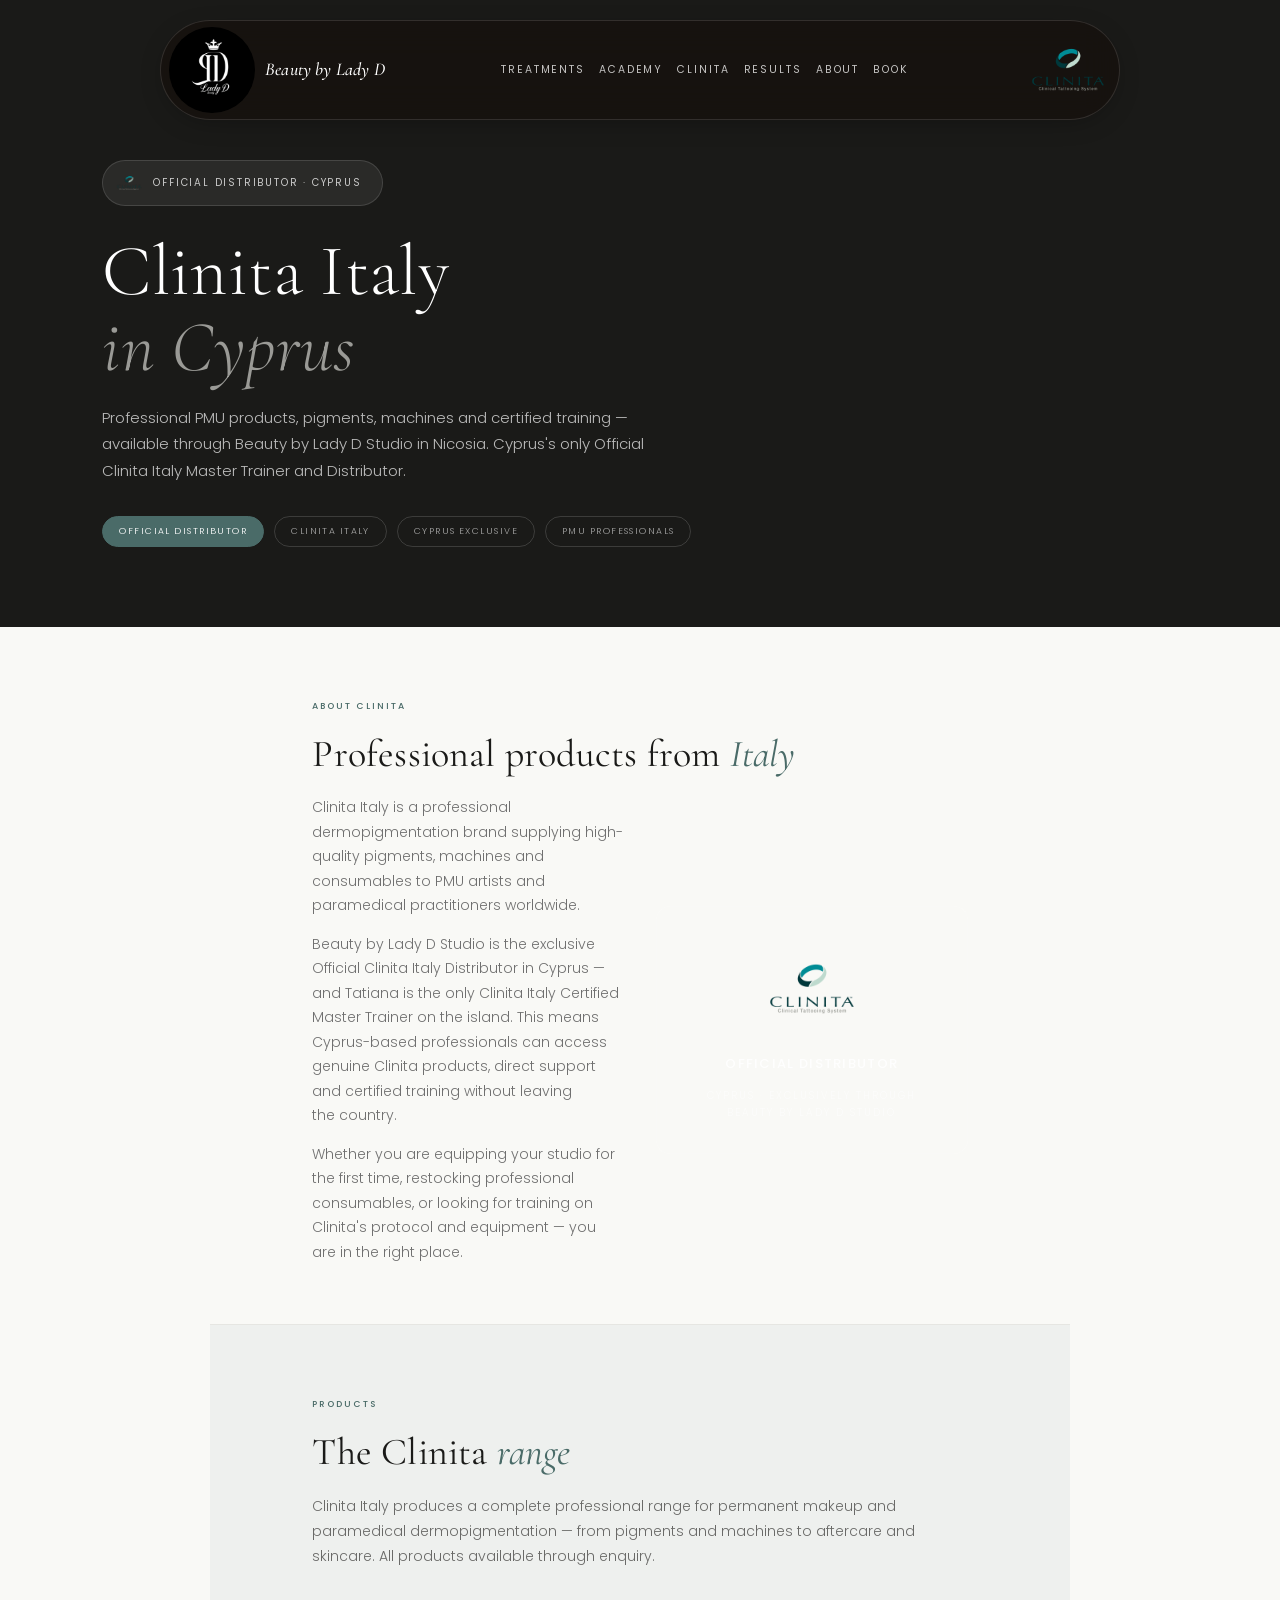
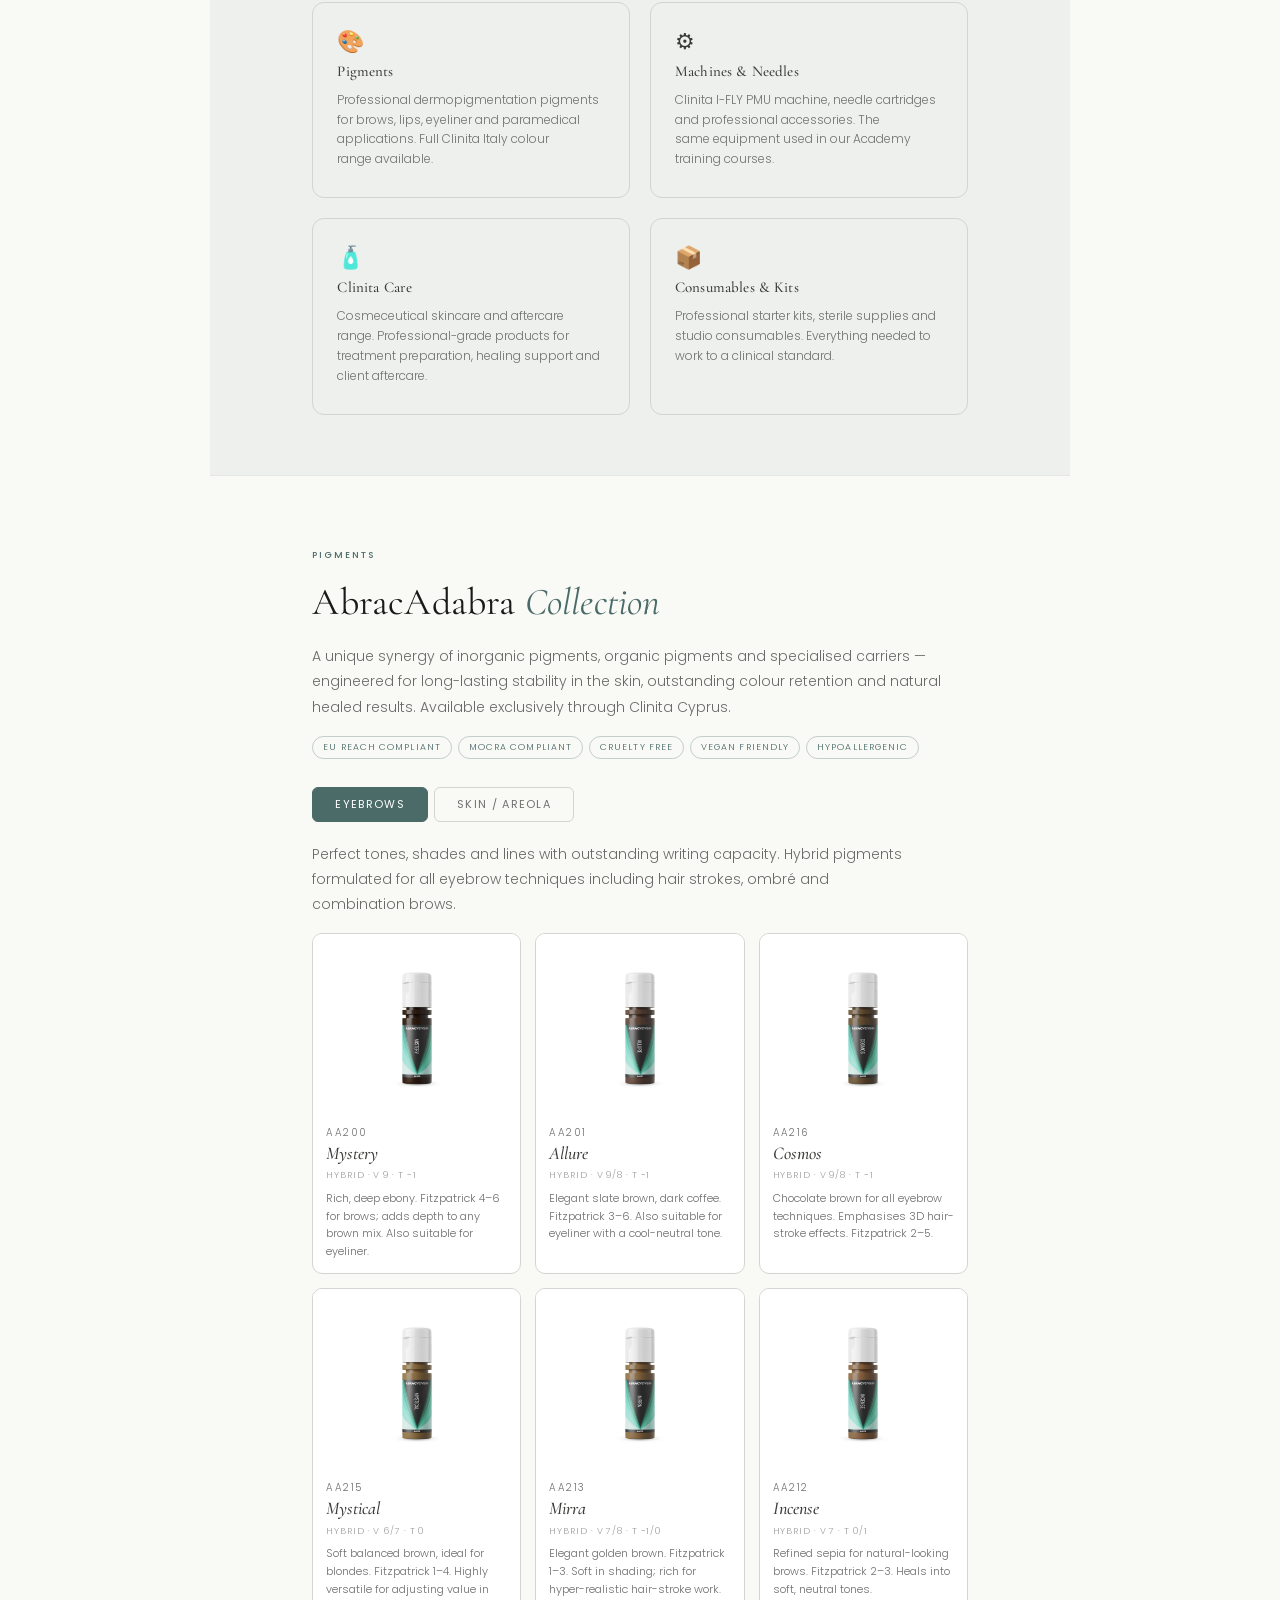
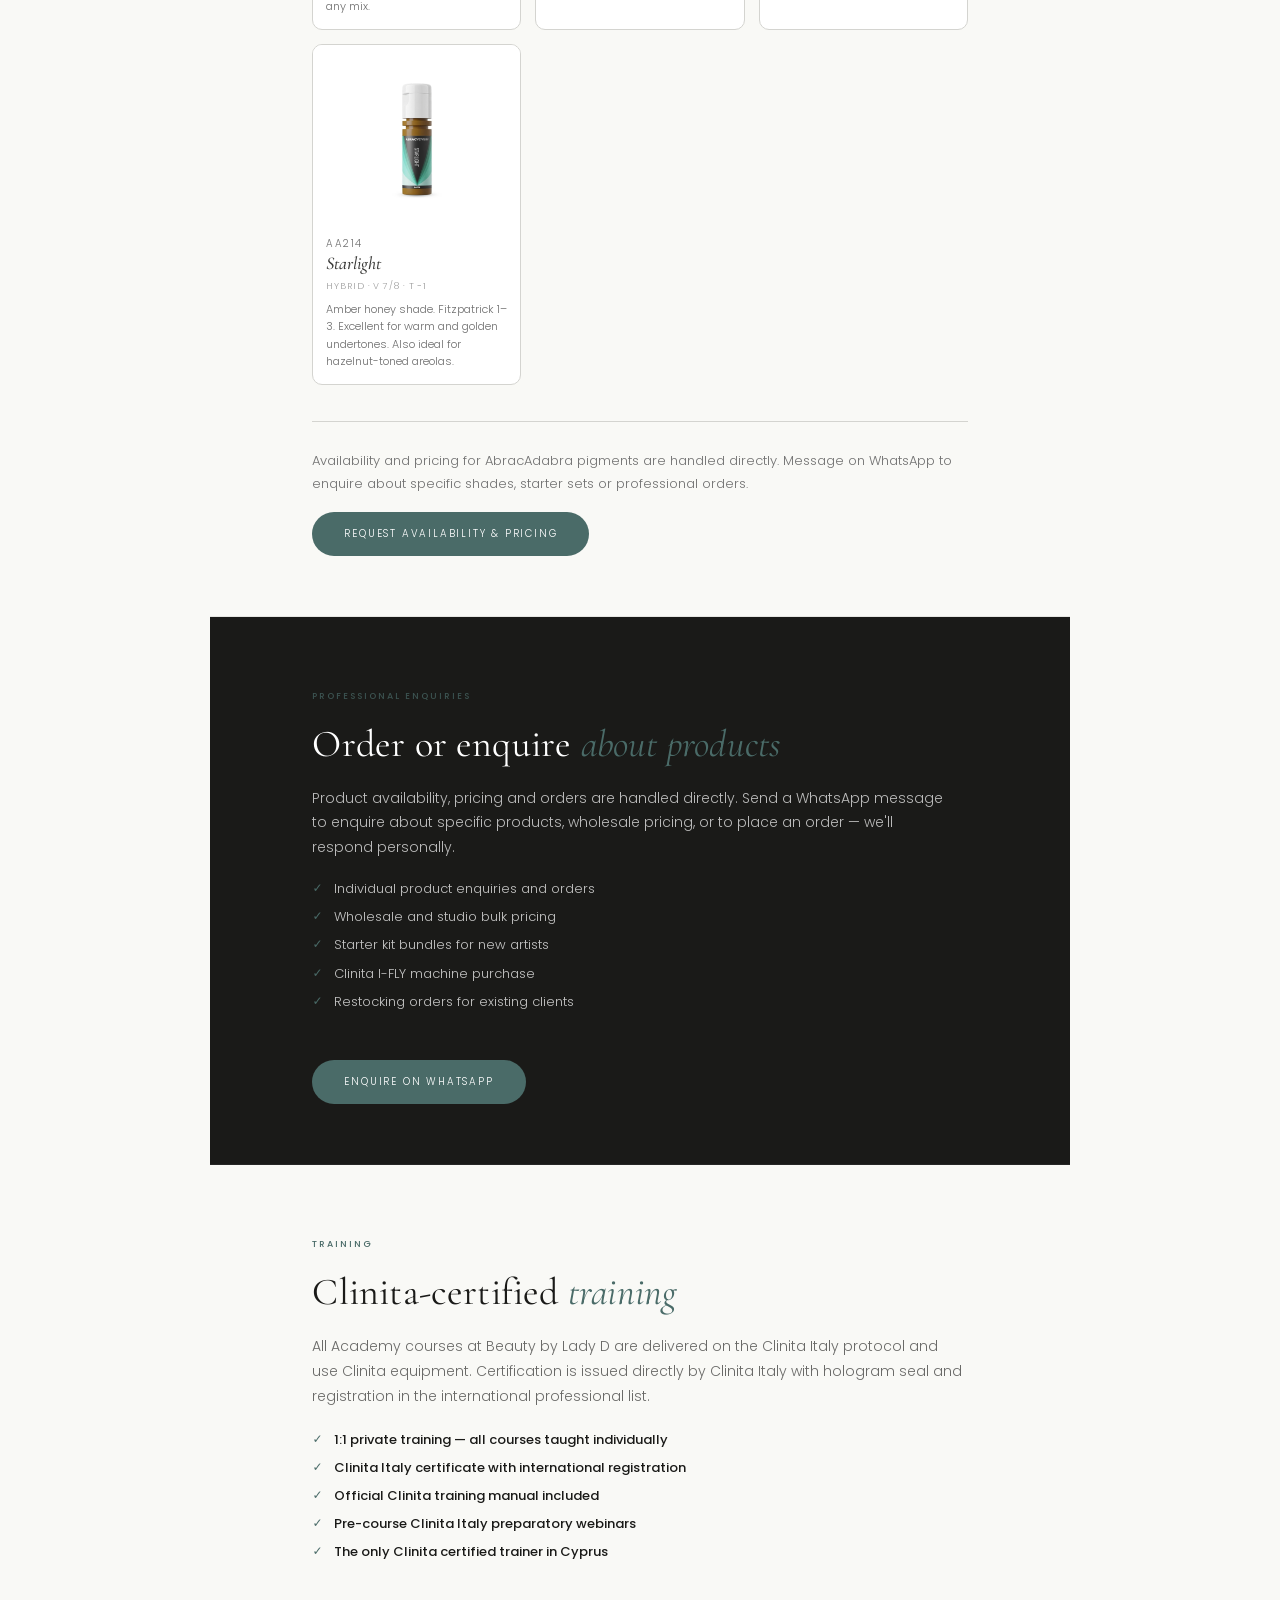
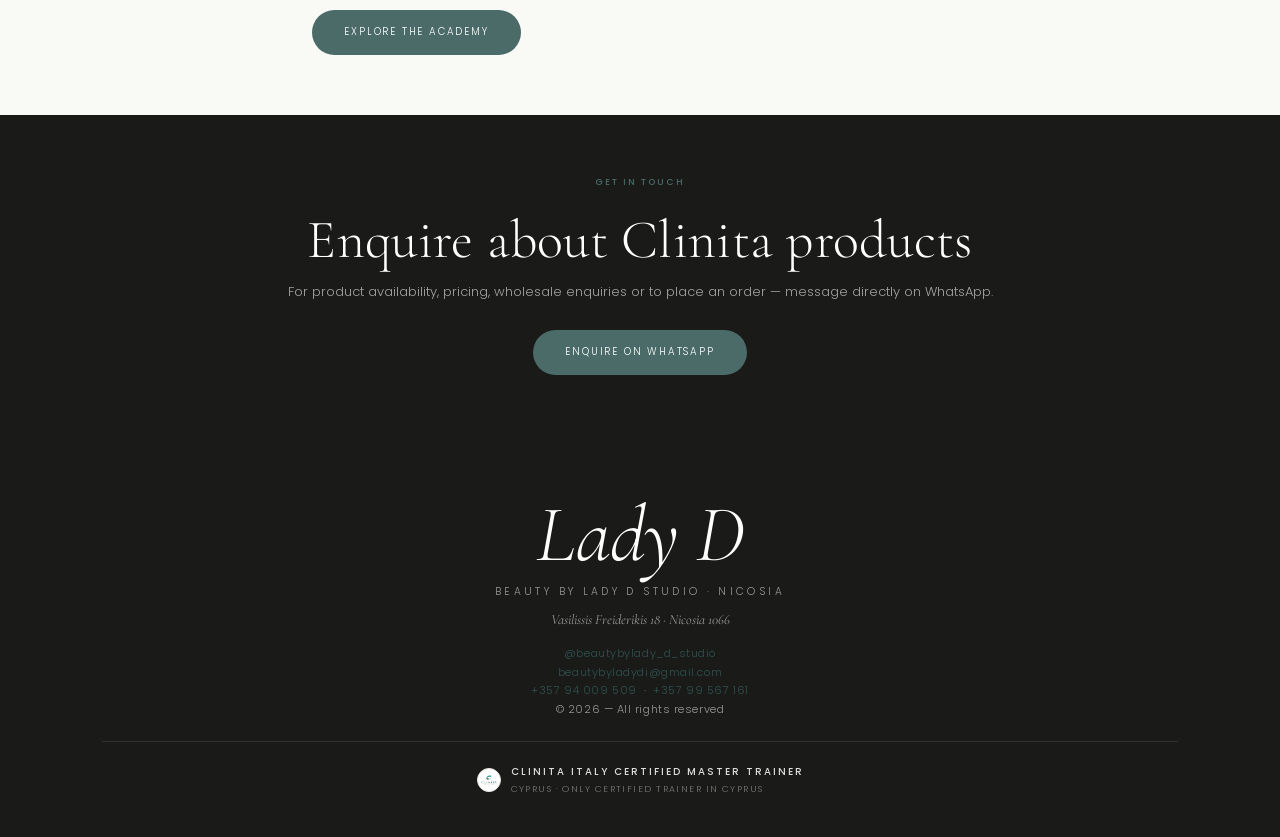
==== clinita.html @ 73c79a5f "Add MED0 White and MED7 Toffee bottle photos Completes the full set of 18 AbracAdabra shade photos. " ====
<!doctype html>
<html lang="en">
<head>
<meta charset="utf-8" />
<meta name="viewport" content="width=device-width, initial-scale=1, viewport-fit=cover" />
<title>Clinita Italy in Cyprus | Professional PMU Products & Training · Beauty by Lady D, Nicosia</title>
<meta name="description" content="Discover Clinita Italy professional PMU products, pigments, machines and training through Beauty by Lady D Studio — Cyprus's only Official Clinita Italy Master Trainer and Distributor, based in Nicosia." />
<link rel="canonical" href="https://www.beautybyladydstudio.com/clinita.html" />
<meta property="og:type" content="website" />
<meta property="og:url" content="https://www.beautybyladydstudio.com/clinita.html" />
<meta property="og:title" content="Clinita Italy in Cyprus | Professional PMU Products & Training" />
<meta property="og:description" content="Professional PMU pigments, machines, consumables and certified training through the only Official Clinita Italy Distributor in Cyprus." />
<link rel="preconnect" href="https://fonts.googleapis.com">
<link rel="preconnect" href="https://fonts.gstatic.com" crossorigin>
<link href="https://fonts.googleapis.com/css2?family=Cormorant+Garamond:ital,wght@0,300;0,400;0,500;0,600;1,300;1,400&family=Poppins:wght@200;300;400;500&display=swap" rel="stylesheet">
<link rel="stylesheet" href="css/styles.css">
<style>
  .clinita-hero-badge {
    display: inline-flex;
    align-items: center;
    gap: 10px;
    background: rgba(255,255,255,.07);
    border: 1px solid rgba(255,255,255,.13);
    border-radius: 40px;
    padding: 8px 20px 8px 12px;
    margin-bottom: 28px;
  }
  .clinita-hero-badge img {
    height: 28px;
    width: auto;
    opacity: .9;
  }
  .clinita-hero-badge span {
    font-size: 10px;
    letter-spacing: .18em;
    text-transform: uppercase;
    color: rgba(255,255,255,.75);
    font-family: 'Poppins', sans-serif;
    font-weight: 400;
  }
  .clinita-categories {
    display: grid;
    grid-template-columns: repeat(auto-fit, minmax(220px, 1fr));
    gap: 20px;
    margin-top: 32px;
  }
  .clinita-cat {
    background: var(--white);
    border: 1px solid var(--line);
    border-radius: 12px;
    padding: 28px 24px;
    display: flex;
    flex-direction: column;
    gap: 10px;
  }
  .clinita-cat-icon {
    font-size: 22px;
    line-height: 1;
  }
  .clinita-cat h3 {
    font-size: 15px;
    font-weight: 500;
    color: var(--ink);
    margin: 0;
    letter-spacing: .01em;
  }
  .clinita-cat p {
    font-size: 12px;
    color: var(--taupe-deep);
    line-height: 1.65;
    margin: 0;
  }
  .clinita-divider {
    border: none;
    border-top: 1px solid var(--line);
    margin: 0;
  }
  .clinita-about-grid {
    display: grid;
    grid-template-columns: 1fr 1fr;
    gap: 32px;
    align-items: center;
  }
  @media (max-width: 640px) {
    .clinita-about-grid { grid-template-columns: 1fr; }
  }
  .clinita-about-text p {
    font-size: 14px;
    line-height: 1.75;
    color: var(--taupe-deep);
    margin-bottom: 14px;
  }
  .clinita-about-text p:last-child { margin-bottom: 0; }
  .clinita-badge-large {
    display: flex;
    flex-direction: column;
    align-items: center;
    gap: 14px;
    padding: 32px;
    background: rgba(255,255,255,.04);
    border: 1px solid rgba(255,255,255,.1);
    border-radius: 14px;
    text-align: center;
  }
  .clinita-badge-large img {
    height: 100px;
    width: auto;
    opacity: 1;
  }
  .clinita-badge-large .badge-label {
    font-size: 10px;
    letter-spacing: .2em;
    text-transform: uppercase;
    color: rgba(255,255,255,.55);
    font-family: 'Poppins', sans-serif;
  }
  .clinita-badge-large .badge-title {
    font-size: 13px;
    letter-spacing: .1em;
    text-transform: uppercase;
    color: rgba(255,255,255,.85);
    font-family: 'Poppins', sans-serif;
    font-weight: 500;
  }
  /* AbracAdabra Pigment Collection */
  .aa-safety-pills {
    display: flex;
    flex-wrap: wrap;
    gap: 6px;
    margin: 16px 0 0;
  }
  .aa-safety-pill {
    font-size: 9px;
    letter-spacing: .12em;
    text-transform: uppercase;
    color: var(--rose);
    border: 1px solid rgba(74,107,104,.3);
    border-radius: 20px;
    padding: 3px 10px;
    font-family: 'Poppins', sans-serif;
  }
  .aa-tabs {
    display: flex;
    gap: 6px;
    margin: 28px 0 20px;
  }
  .aa-tab {
    background: none;
    border: 1px solid var(--line);
    border-radius: 6px;
    padding: 8px 22px;
    font-size: 11px;
    letter-spacing: .12em;
    text-transform: uppercase;
    color: var(--taupe-deep);
    font-family: 'Poppins', sans-serif;
    cursor: pointer;
    transition: background .15s, color .15s, border-color .15s;
  }
  .aa-tab.active {
    background: var(--rose);
    border-color: var(--rose);
    color: #fff;
  }
  .aa-panel { display: none; }
  .aa-panel.active { display: block; }
  .aa-cat-intro {
    font-size: 13px;
    line-height: 1.75;
    color: var(--taupe-deep);
    margin-bottom: 24px;
    max-width: 620px;
  }
  .aa-grid {
    display: grid;
    grid-template-columns: repeat(auto-fill, minmax(188px, 1fr));
    gap: 14px;
  }
  .aa-shade {
    border: 1px solid var(--line);
    border-radius: 10px;
    overflow: hidden;
  }
  .aa-swatch {
    height: 52px;
    width: 100%;
    display: block;
  }
  .aa-shade-body {
    padding: 11px 13px 13px;
  }
  .aa-shade-code {
    font-size: 10px;
    letter-spacing: .14em;
    text-transform: uppercase;
    color: var(--taupe-deep);
    font-family: 'Poppins', sans-serif;
    margin-bottom: 1px;
  }
  .aa-shade-name {
    font-family: 'Cormorant Garamond', serif;
    font-size: 18px;
    font-weight: 500;
    color: var(--ink);
    font-style: italic;
    line-height: 1.2;
    margin-bottom: 4px;
  }
  .aa-shade-meta {
    font-size: 9px;
    letter-spacing: .1em;
    text-transform: uppercase;
    color: var(--taupe-deep);
    font-family: 'Poppins', sans-serif;
    margin-bottom: 7px;
    opacity: .65;
  }
  .aa-shade-desc {
    font-size: 11px;
    line-height: 1.6;
    color: var(--taupe-deep);
  }
  .aa-enquire {
    margin-top: 36px;
    padding-top: 28px;
    border-top: 1px solid var(--line);
  }
  .aa-enquire > p {
    font-size: 13px;
    color: var(--taupe-deep);
    line-height: 1.75;
    margin-bottom: 16px;
  }
  .aa-shade { background: var(--white, #fff); }
  .aa-bottle-img {
    display: block;
    width: 100%;
    height: 180px;
    object-fit: contain;
    object-position: center bottom;
    background: #fff;
    padding: 12px 20px 6px;
  }
  .aa-swatch-fallback {
    display: block;
    height: 180px;
  }
  @media (max-width: 600px) {
    .aa-grid { grid-template-columns: 1fr 1fr; gap: 10px; }
    .aa-shade-name { font-size: 15px; }
    .aa-bottle-img { height: 140px; padding: 8px 12px 4px; }
    .aa-swatch-fallback { height: 140px; }
  }
</style>
</head>
<body>
<div class="wrap">

  <section class="cp-hero">

    <nav class="nav-pill" aria-label="Primary">
      <a class="brand" href="/">
        <span class="dot"><img src="images/ladyd-logo.png" alt="Beauty by Lady D Studio" /></span>
        Beauty by Lady D
      </a>
      <div class="links">
        <a href="/#services">Treatments</a>
        <a href="/#courses">Academy</a>
        <a href="/clinita.html" class="active">Clinita</a>
        <a href="/#portfolio">Results</a>
        <a href="/#about">About</a>
        <a href="/#book">Book</a>
      </div>
      <div class="clinita-badge-wrap">
        <div class="clinita-badge">
          <img src="images/clinita-logo-full.png" alt="Clinita Italy" />
        </div>
        <div class="clinita-tooltip">Clinita Italy Certified Trainer</div>
      </div>
    </nav>

    <div class="cp-hero-content fade-up" style="padding-top:60px;">
      <div class="clinita-hero-badge">
        <img src="images/clinita-logo-full.png" alt="Clinita Italy" />
        <span>Official Distributor · Cyprus</span>
      </div>
      <h1>Clinita Italy<br><em>in Cyprus</em></h1>
      <p class="cp-hero-sub">Professional PMU products, pigments, machines and certified training — available through Beauty by Lady D Studio in Nicosia. Cyprus's only Official Clinita Italy Master Trainer and Distributor.</p>
      <div class="cp-hero-meta">
        <span class="cp-meta-pill highlight">Official Distributor</span>
        <span class="cp-meta-pill">Clinita Italy</span>
        <span class="cp-meta-pill">Cyprus Exclusive</span>
        <span class="cp-meta-pill">PMU Professionals</span>
      </div>
    </div>

  </section>

  <div class="cp-body">
    <div class="wrap-inner">

      <section class="cp-section fade-up">
        <div class="cp-section-label">About Clinita</div>
        <h2>Professional products from <em>Italy</em></h2>
        <div class="clinita-about-grid">
          <div class="clinita-about-text">
            <p>Clinita Italy is a professional dermopigmentation brand supplying high-quality pigments, machines and consumables to PMU artists and paramedical practitioners worldwide.</p>
            <p>Beauty by Lady D Studio is the exclusive Official Clinita Italy Distributor in Cyprus — and Tatiana is the only Clinita Italy Certified Master Trainer on the island. This means Cyprus-based professionals can access genuine Clinita products, direct support and certified training without leaving the country.</p>
            <p>Whether you are equipping your studio for the first time, restocking professional consumables, or looking for training on Clinita's protocol and equipment — you are in the right place.</p>
          </div>
          <div>
            <div class="clinita-badge-large">
              <img src="images/clinita-logo-full.png" alt="Clinita Italy" />
              <div class="badge-title">Official Distributor</div>
              <div class="badge-label">Cyprus · Exclusively through Beauty by Lady D Studio</div>
            </div>
          </div>
        </div>
      </section>

      <section class="cp-section tinted fade-up">
        <div class="cp-section-label">Products</div>
        <h2>The Clinita <em>range</em></h2>
        <p>Clinita Italy produces a complete professional range for permanent makeup and paramedical dermopigmentation — from pigments and machines to aftercare and skincare. All products available through enquiry.</p>
        <div class="clinita-categories">
          <div class="clinita-cat">
            <div class="clinita-cat-icon">🎨</div>
            <h3>Pigments</h3>
            <p>Professional dermopigmentation pigments for brows, lips, eyeliner and paramedical applications. Full Clinita Italy colour range available.</p>
          </div>
          <div class="clinita-cat">
            <div class="clinita-cat-icon">⚙️</div>
            <h3>Machines & Needles</h3>
            <p>Clinita I-FLY PMU machine, needle cartridges and professional accessories. The same equipment used in our Academy training courses.</p>
          </div>
          <div class="clinita-cat">
            <div class="clinita-cat-icon">🧴</div>
            <h3>Clinita Care</h3>
            <p>Cosmeceutical skincare and aftercare range. Professional-grade products for treatment preparation, healing support and client aftercare.</p>
          </div>
          <div class="clinita-cat">
            <div class="clinita-cat-icon">📦</div>
            <h3>Consumables & Kits</h3>
            <p>Professional starter kits, sterile supplies and studio consumables. Everything needed to work to a clinical standard.</p>
          </div>
        </div>
      </section>

      <!-- AbracAdabra Pigment Collection -->
      <section class="cp-section fade-up">
        <div class="cp-section-label">Pigments</div>
        <h2>AbracAdabra <em>Collection</em></h2>
        <p>A unique synergy of inorganic pigments, organic pigments and specialised carriers — engineered for long-lasting stability in the skin, outstanding colour retention and natural healed results. Available exclusively through Clinita Cyprus.</p>
        <div class="aa-safety-pills">
          <span class="aa-safety-pill">EU REACH Compliant</span>
          <span class="aa-safety-pill">MOCRA Compliant</span>
          <span class="aa-safety-pill">Cruelty Free</span>
          <span class="aa-safety-pill">Vegan Friendly</span>
          <span class="aa-safety-pill">Hypoallergenic</span>
        </div>
        <div class="aa-tabs" role="tablist">
          <button class="aa-tab active" role="tab" aria-selected="true" onclick="aaSwitch('brows',this)">Eyebrows</button>
          <button class="aa-tab" role="tab" aria-selected="false" onclick="aaSwitch('skin',this)">Skin / Areola</button>
        </div>

        <!-- Eyebrow panel -->
        <div class="aa-panel active" id="aa-brows" role="tabpanel">
          <p class="aa-cat-intro">Perfect tones, shades and lines with outstanding writing capacity. Hybrid pigments formulated for all eyebrow techniques including hair strokes, ombré and combination brows.</p>
          <div class="aa-grid">
            <div class="aa-shade">
              <img class="aa-bottle-img" src="images/aa-AA200.jpg" alt="AbracAdabra AA200 Mystery pigment bottle" loading="lazy">
              <div class="aa-shade-body">
                <div class="aa-shade-code">AA200</div>
                <div class="aa-shade-name">Mystery</div>
                <div class="aa-shade-meta">Hybrid · V 9 · T −1</div>
                <div class="aa-shade-desc">Rich, deep ebony. Fitzpatrick 4–6 for brows; adds depth to any brown mix. Also suitable for eyeliner.</div>
              </div>
            </div>
            <div class="aa-shade">
              <img class="aa-bottle-img" src="images/aa-AA201.jpg" alt="AbracAdabra AA201 Allure pigment bottle" loading="lazy">
              <div class="aa-shade-body">
                <div class="aa-shade-code">AA201</div>
                <div class="aa-shade-name">Allure</div>
                <div class="aa-shade-meta">Hybrid · V 9/8 · T −1</div>
                <div class="aa-shade-desc">Elegant slate brown, dark coffee. Fitzpatrick 3–6. Also suitable for eyeliner with a cool-neutral tone.</div>
              </div>
            </div>
            <div class="aa-shade">
              <img class="aa-bottle-img" src="images/aa-AA216.jpg" alt="AbracAdabra AA216 Cosmos pigment bottle" loading="lazy">
              <div class="aa-shade-body">
                <div class="aa-shade-code">AA216</div>
                <div class="aa-shade-name">Cosmos</div>
                <div class="aa-shade-meta">Hybrid · V 9/8 · T −1</div>
                <div class="aa-shade-desc">Chocolate brown for all eyebrow techniques. Emphasises 3D hair-stroke effects. Fitzpatrick 2–5.</div>
              </div>
            </div>
            <div class="aa-shade">
              <img class="aa-bottle-img" src="images/aa-AA215.jpg" alt="AbracAdabra AA215 Mystical pigment bottle" loading="lazy">
              <div class="aa-shade-body">
                <div class="aa-shade-code">AA215</div>
                <div class="aa-shade-name">Mystical</div>
                <div class="aa-shade-meta">Hybrid · V 6/7 · T 0</div>
                <div class="aa-shade-desc">Soft balanced brown, ideal for blondes. Fitzpatrick 1–4. Highly versatile for adjusting value in any mix.</div>
              </div>
            </div>
            <div class="aa-shade">
              <img class="aa-bottle-img" src="images/aa-AA213.jpg" alt="AbracAdabra AA213 Mirra pigment bottle" loading="lazy">
              <div class="aa-shade-body">
                <div class="aa-shade-code">AA213</div>
                <div class="aa-shade-name">Mirra</div>
                <div class="aa-shade-meta">Hybrid · V 7/8 · T −1/0</div>
                <div class="aa-shade-desc">Elegant golden brown. Fitzpatrick 1–3. Soft in shading; rich for hyper-realistic hair-stroke work.</div>
              </div>
            </div>
            <div class="aa-shade">
              <img class="aa-bottle-img" src="images/aa-AA212.jpg" alt="AbracAdabra AA212 Incense pigment bottle" loading="lazy">
              <div class="aa-shade-body">
                <div class="aa-shade-code">AA212</div>
                <div class="aa-shade-name">Incense</div>
                <div class="aa-shade-meta">Hybrid · V 7 · T 0/1</div>
                <div class="aa-shade-desc">Refined sepia for natural-looking brows. Fitzpatrick 2–3. Heals into soft, neutral tones.</div>
              </div>
            </div>
            <div class="aa-shade">
              <img class="aa-bottle-img" src="images/aa-AA214.jpg" alt="AbracAdabra AA214 Starlight pigment bottle" loading="lazy">
              <div class="aa-shade-body">
                <div class="aa-shade-code">AA214</div>
                <div class="aa-shade-name">Starlight</div>
                <div class="aa-shade-meta">Hybrid · V 7/8 · T −1</div>
                <div class="aa-shade-desc">Amber honey shade. Fitzpatrick 1–3. Excellent for warm and golden undertones. Also ideal for hazelnut-toned areolas.</div>
              </div>
            </div>
          </div>
        </div>

        <!-- Skin / Areola panel -->
        <div class="aa-panel" id="aa-skin" role="tabpanel">
          <p class="aa-cat-intro">From 30 years of experience in areola reconstruction and paramedical applications. Pharmaceutical-grade hybrid pigments for camouflage, areola complex and lip work.</p>
          <div class="aa-grid">
            <div class="aa-shade">
              <img class="aa-bottle-img" src="images/aa-MED0.jpg" alt="AbracAdabra MED0 White pigment bottle" loading="lazy">
              <div class="aa-shade-body">
                <div class="aa-shade-code">MED0</div>
                <div class="aa-shade-name">White</div>
                <div class="aa-shade-meta">Inorganic · V 0 · T 0</div>
                <div class="aa-shade-desc">Unsaturates and creates sophisticated nuances when added to any colour.</div>
              </div>
            </div>
            <div class="aa-shade">
              <img class="aa-bottle-img" src="images/aa-MED1.jpg" alt="AbracAdabra MED1 Sand pigment bottle" loading="lazy">
              <div class="aa-shade-body">
                <div class="aa-shade-code">MED1</div>
                <div class="aa-shade-name">Sand</div>
                <div class="aa-shade-meta">Hybrid · V 3 · T 1</div>
                <div class="aa-shade-desc">Cool-based (green). For mixing skin tones and camouflage. Neutralises red, pink and violet hues.</div>
              </div>
            </div>
            <div class="aa-shade">
              <img class="aa-bottle-img" src="images/aa-MED2.jpg" alt="AbracAdabra MED2 Hazel pigment bottle" loading="lazy">
              <div class="aa-shade-body">
                <div class="aa-shade-code">MED2</div>
                <div class="aa-shade-name">Hazel</div>
                <div class="aa-shade-meta">Hybrid · V 3 · T 1</div>
                <div class="aa-shade-desc">Camouflage, nipple-areola complex, or to lighten and brighten skin tones. Golden base that stays stable.</div>
              </div>
            </div>
            <div class="aa-shade">
              <img class="aa-bottle-img" src="images/aa-MED3.jpg" alt="AbracAdabra MED3 Jicama pigment bottle" loading="lazy">
              <div class="aa-shade-body">
                <div class="aa-shade-code">MED3</div>
                <div class="aa-shade-name">Jicama</div>
                <div class="aa-shade-meta">Hybrid · V 4 · T 2</div>
                <div class="aa-shade-desc">Very natural skin tone. Recommended for camouflage blends, areolas and lip reconstructions.</div>
              </div>
            </div>
            <div class="aa-shade">
              <img class="aa-bottle-img" src="images/aa-MED4.jpg" alt="AbracAdabra MED4 Peanut pigment bottle" loading="lazy">
              <div class="aa-shade-body">
                <div class="aa-shade-code">MED4</div>
                <div class="aa-shade-name">Peanut</div>
                <div class="aa-shade-meta">Hybrid · V 4/5 · T 2</div>
                <div class="aa-shade-desc">Amber skin tones and light areolas in medium rosy-brown shades.</div>
              </div>
            </div>
            <div class="aa-shade">
              <img class="aa-bottle-img" src="images/aa-MED5.jpg" alt="AbracAdabra MED5 Almond pigment bottle" loading="lazy">
              <div class="aa-shade-body">
                <div class="aa-shade-code">MED5</div>
                <div class="aa-shade-name">Almond</div>
                <div class="aa-shade-meta">Hybrid · V 3 · T 0</div>
                <div class="aa-shade-desc">Extremely versatile neutral beige. Base for nipple-areola complex. Softens bright lip tones while cooling them slightly.</div>
              </div>
            </div>
            <div class="aa-shade">
              <img class="aa-bottle-img" src="images/aa-MED6.jpg" alt="AbracAdabra MED6 Pink Powder pigment bottle" loading="lazy">
              <div class="aa-shade-body">
                <div class="aa-shade-code">MED6</div>
                <div class="aa-shade-name">Pink Powder</div>
                <div class="aa-shade-meta">Hybrid · V 3/4 · T −1</div>
                <div class="aa-shade-desc">Neutral pink, no warm undertones. Excellent base mix for areolas combined with Shitake. Unsaturates lip colours.</div>
              </div>
            </div>
            <div class="aa-shade">
              <img class="aa-bottle-img" src="images/aa-MED7.jpg" alt="AbracAdabra MED7 Toffee pigment bottle" loading="lazy">
              <div class="aa-shade-body">
                <div class="aa-shade-code">MED7</div>
                <div class="aa-shade-name">Toffee</div>
                <div class="aa-shade-meta">Hybrid · V 6/7 · T 1</div>
                <div class="aa-shade-desc">Medium areolas. Fitzpatrick 2–4. Brown with a delicate rosy hue. Adds neutral nude on lips.</div>
              </div>
            </div>
            <div class="aa-shade">
              <img class="aa-bottle-img" src="images/aa-MED8.jpg" alt="AbracAdabra MED8 Mango Chutney pigment bottle" loading="lazy">
              <div class="aa-shade-body">
                <div class="aa-shade-code">MED8</div>
                <div class="aa-shade-name">Mango Chutney</div>
                <div class="aa-shade-meta">Hybrid · V 4 · T 1/2</div>
                <div class="aa-shade-desc">Rosy shade for natural nude lips and softening vibrant colours. Excellent areola base; essential for medical mixes.</div>
              </div>
            </div>
            <div class="aa-shade">
              <img class="aa-bottle-img" src="images/aa-MED9.jpg" alt="AbracAdabra MED9 Thule pigment bottle" loading="lazy">
              <div class="aa-shade-body">
                <div class="aa-shade-code">MED9</div>
                <div class="aa-shade-name">Thule</div>
                <div class="aa-shade-meta">Hybrid · V 8 · T −1</div>
                <div class="aa-shade-desc">Intensifies lip colours toward nude. Nipple shading. Mixing colour for areola tones; delicate shading on light areolas.</div>
              </div>
            </div>
            <div class="aa-shade">
              <img class="aa-bottle-img" src="images/aa-MED10.jpg" alt="AbracAdabra MED10 Shitake pigment bottle" loading="lazy">
              <div class="aa-shade-body">
                <div class="aa-shade-code">MED10</div>
                <div class="aa-shade-name">Shitake</div>
                <div class="aa-shade-meta">Hybrid · V 8 · T +1</div>
                <div class="aa-shade-desc">Golden brown for medium-dark brows (Fitzpatrick 2–5) and shading darker areolas (Fitzpatrick 4–6). Warm and stable over time.</div>
              </div>
            </div>
          </div>
        </div>

        <div class="aa-enquire">
          <p>Availability and pricing for AbracAdabra pigments are handled directly. Message on WhatsApp to enquire about specific shades, starter sets or professional orders.</p>
          <a class="cp-cta-btn" href="https://wa.me/35794009509?text=Hi%2C%20I%27d%20like%20to%20enquire%20about%20AbracAdabra%20pigments." target="_blank" rel="noopener">Request availability &amp; pricing</a>
        </div>
      </section>

      <section class="cp-section dark fade-up">
        <div class="cp-section-label">Professional Enquiries</div>
        <h2>Order or enquire <em>about products</em></h2>
        <p style="font-size:14px;line-height:1.75;color:rgba(255,255,255,.7);margin-bottom:6px;">Product availability, pricing and orders are handled directly. Send a WhatsApp message to enquire about specific products, wholesale pricing, or to place an order — we'll respond personally.</p>
        <ul class="cp-checklist" style="margin-top:20px;">
          <li>Individual product enquiries and orders</li>
          <li>Wholesale and studio bulk pricing</li>
          <li>Starter kit bundles for new artists</li>
          <li>Clinita I-FLY machine purchase</li>
          <li>Restocking orders for existing clients</li>
        </ul>
        <a class="cp-cta-btn" href="https://wa.me/35794009509?text=Hi%2C%20I%27d%20like%20to%20enquire%20about%20Clinita%20Italy%20products." target="_blank" rel="noopener" style="display:inline-block;margin-top:24px;">Enquire on WhatsApp</a>
      </section>

      <section class="cp-section fade-up">
        <div class="cp-section-label">Training</div>
        <h2>Clinita-certified <em>training</em></h2>
        <p>All Academy courses at Beauty by Lady D are delivered on the Clinita Italy protocol and use Clinita equipment. Certification is issued directly by Clinita Italy with hologram seal and registration in the international professional list.</p>
        <ul class="cp-checklist bold-checks" style="margin-top:20px;">
          <li>1:1 private training — all courses taught individually</li>
          <li>Clinita Italy certificate with international registration</li>
          <li>Official Clinita training manual included</li>
          <li>Pre-course Clinita Italy preparatory webinars</li>
          <li>The only Clinita certified trainer in Cyprus</li>
        </ul>
        <a class="cp-cta-btn" href="/#courses" style="display:inline-block;margin-top:24px;">Explore the Academy</a>
      </section>

    </div>
  </div>

  <section class="cp-cta fade-up">
    <div class="cp-section-label">Get in touch</div>
    <h2>Enquire about Clinita products</h2>
    <p>For product availability, pricing, wholesale enquiries or to place an order — message directly on WhatsApp.</p>
    <a class="cp-cta-btn" href="https://wa.me/35794009509?text=Hi%2C%20I%27d%20like%20to%20enquire%20about%20Clinita%20Italy%20products." target="_blank" rel="noopener">Enquire on WhatsApp</a>
  </section>

  <footer>
    <div class="f-wordmark">Lady&nbsp;D</div>
    <div class="f-loc">Beauty by Lady D Studio · Nicosia</div>
    <div class="f-address">Vasilissis Freiderikis 18 · Nicosia 1066</div>
    <div class="f-meta">
      <a href="https://instagram.com/beautybylady_d_studio" target="_blank" rel="noopener">@beautybylady_d_studio</a><br/>
      <a href="mailto:beautybyladydi@gmail.com">beautybyladydi@gmail.com</a><br/>
      <a href="tel:+35794009509">+357 94 009 509</a> &nbsp;·&nbsp; <a href="tel:+35799567161">+357 99 567 161</a><br/>
      © 2026 — All rights reserved
    </div>
    <div class="f-partner" style="flex-direction:column;gap:8px;">
      <div style="display:flex;align-items:center;gap:10px;">
        <div class="b"><img src="images/clinita-logo-full.png" alt="Official Clinita Italy certified partner" /></div>
        <div style="text-align:left;">
          <div style="font-size:10px;letter-spacing:.2em;text-transform:uppercase;color:rgba(255,255,255,.85);font-weight:500;">Clinita Italy Certified Master Trainer</div>
          <div style="font-size:9px;letter-spacing:.16em;text-transform:uppercase;color:rgba(255,255,255,.4);margin-top:2px;">Cyprus · Only Certified Trainer in Cyprus</div>
        </div>
      </div>
    </div>
  </footer>

</div>
<script src="js/main.js"></script>
<script>
function aaSwitch(cat, btn) {
  document.querySelectorAll('.aa-tab').forEach(function(t){ t.classList.remove('active'); t.setAttribute('aria-selected','false'); });
  document.querySelectorAll('.aa-panel').forEach(function(p){ p.classList.remove('active'); });
  btn.classList.add('active');
  btn.setAttribute('aria-selected','true');
  document.getElementById('aa-' + cat).classList.add('active');
}

</script>
</body>
</html>
---- css/styles.css ----
:root {
    --cream:       #F4F4F1;
    --cream-deep:  #EBEBЕ7;
    --cream-soft:  #F9F9F6;
    --paper:       #FFFFFF;
    --taupe:       #9A9A96;
    --taupe-deep:  #707070;
    --rose:        #4A6B68;
    --rose-deep:   #2E5250;
    --rose-soft:   rgba(74,107,104,.14);
    --rose-tint:   rgba(74,107,104,.08);
    --blue:        #4A6B68;
    --blue-deep:   #2A4A48;
    --blue-soft:   rgba(74,107,104,.18);
    --blue-tint:   rgba(74,107,104,.07);
    --brown:       #3A3A38;
    --brown-deep:  #1A1A18;
    --brown-soft:  #6A6A68;
    --line:        #D4D4D0;
    --line-soft:   #E6E6E2;
  }

  *, *::before, *::after { box-sizing: border-box; margin: 0; padding: 0; }
  html { scroll-behavior: smooth; }
  body {
    background: #F4F4F1;
    color: #3A3A38;
    font-family: 'Poppins', system-ui, sans-serif;
    font-weight: 300;
    font-size: 15px;
    line-height: 1.65;
    -webkit-font-smoothing: antialiased;
    overflow-x: hidden;
  }
  img { max-width: 100%; display: block; }
  a { color: inherit; text-decoration: none; }
  button { font-family: inherit; }

  .eyebrow {
    font-family: 'Poppins', sans-serif;
    font-weight: 400;
    font-size: 10.5px;
    letter-spacing: .32em;
    text-transform: uppercase;
    color: var(--taupe-deep);
  }

  /* layout shell */
  .wrap { width: 100%; margin: 0 auto; background: #F4F4F1; position: relative; }
  section { padding: 56px max(22px, 6vw); }
  h1, h2, h3, h4 {
    font-family: 'Cormorant Garamond', serif;
    font-weight: 300;
    color: #1A1A18;
    letter-spacing: .005em;
  }
  h2 { font-size: 34px; line-height: 1.05; text-wrap: balance; }
  h3 { font-size: 24px; line-height: 1.15; }
  p { text-wrap: pretty; }
  em { font-style: italic; }

  /* floating pill nav */
  .nav-pill {
    position: absolute;
    top: 14px; left: max(14px, 3vw); right: max(14px, 3vw);
    z-index: 6;
    display: flex;
    align-items: center;
    justify-content: space-between;
    padding: 6px 8px 6px 8px;
    background: rgba(20, 14, 10, .55);
    backdrop-filter: blur(18px) saturate(140%);
    -webkit-backdrop-filter: blur(18px) saturate(140%);
    border: 1px solid rgba(255, 255, 255, .12);
    border-radius: 999px;
    box-shadow: 0 6px 28px -10px rgba(0,0,0,.4);
  }
  .nav-pill .brand {
    display: flex;
    align-items: center;
    gap: 10px;
    font-family: 'Cormorant Garamond', serif;
    font-style: italic;
    color: #fff;
    font-size: 18px;
    font-weight: 500;
    letter-spacing: .01em;
    white-space: nowrap;
    flex-shrink: 1;
    min-width: 0;
  }
  .nav-pill .brand .dot {
    width: 86px; height: 86px;
    border-radius: 50%;
    background: none;
    overflow: hidden;
    flex-shrink: 0;
    border: none;
  }
  .nav-pill .brand .dot img { width: 100%; height: 100%; object-fit: cover; display: block; }
  .nav-pill .links {
    display: flex;
    align-items: center;
    gap: 14px;
    font-size: 10.5px;
    letter-spacing: .18em;
    text-transform: uppercase;
    color: rgba(255,255,255,.75);
    font-weight: 400;
  }
  .nav-pill .links a { transition: color .2s ease; color: rgba(255,255,255,.75); }
  .nav-pill .links a:hover { color: #fff; }
  .brand-x {
    font-size: 11px;
    opacity: .4;
    margin: 0 2px;
    font-family: 'Poppins', sans-serif;
    font-style: normal;
    font-weight: 300;
    flex-shrink: 0;
  }
  .brand-clinita {
    height: 22px;
    width: auto;
    opacity: .85;
    vertical-align: middle;
    flex-shrink: 0;
  }
  @media (max-width: 700px) {
    .brand-clinita { height: 18px; }
  }

  /* Clinita badge — circle + hover glass tooltip */
  .clinita-badge-wrap {
    position: relative;
    flex-shrink: 0;
  }
  .nav-pill .clinita-badge {
    width: 86px; height: 86px;
    border-radius: 50%;
    background: none;
    border: none;
    overflow: hidden;
    display: block;
    cursor: pointer;
  }
  .nav-pill .clinita-badge img { width: 100%; height: 100%; object-fit: cover; display: block; }

  /* Hover glass tooltip above */
  .clinita-badge-wrap .clinita-tooltip {
    position: absolute;
    bottom: calc(100% + 10px);
    right: 0;
    white-space: nowrap;
    background: rgba(255,255,255,.15);
    backdrop-filter: blur(16px) saturate(160%);
    -webkit-backdrop-filter: blur(16px) saturate(160%);
    border: 1px solid rgba(255,255,255,.25);
    border-radius: 10px;
    padding: 8px 14px;
    font-size: 10px;
    letter-spacing: .18em;
    text-transform: uppercase;
    color: #fff;
    font-weight: 400;
    pointer-events: none;
    opacity: 0;
    transform: translateY(6px);
    transition: opacity .25s ease, transform .25s ease;
  }
  .clinita-badge-wrap .clinita-tooltip::after {
    content: "";
    position: absolute;
    top: 100%; right: 34px;
    border: 5px solid transparent;
    border-top-color: rgba(255,255,255,.25);
  }
  .clinita-badge-wrap:hover .clinita-tooltip { opacity: 1; transform: translateY(0); }

  @media (max-width: 600px) {
    .nav-pill .links { display: none; }
    .nav-pill .brand .dot, .nav-pill .clinita-badge { width: 62px; height: 62px; }
  }

  /* landscape phone */
  @media (max-height: 500px) and (orientation: landscape) {
    .nav-pill .brand .dot, .nav-pill .clinita-badge { width: 46px; height: 46px; }
    .nav-pill .brand { font-size: 14px; }
    .hero-annotations { display: none; }
    .hero-cards { display: none; }
    .h-clinita-badge { display: none; }
    .h-menu { display: none; }
    .hero-headline { top: 54%; }
    .hero-headline .h-sub { display: none; }
    .h-audience { display: none; }
    .hero-headline .h-cta { margin-top: 12px; }
  }

  /* hero */
  .hero {
    position: relative;
    padding: 0;
    height: 100vh;
    min-height: 640px;
    max-height: 980px;
    overflow: hidden;
    background: #0e0a08;
  }
  .hero-img {
    position: absolute;
    inset: 0;
    background-image: url('../images/hero-main.png');
    background-size: cover;
    background-position: center 20%;
    filter: saturate(.9) brightness(.85);
  }
  .hero-img::after {
    content: "";
    position: absolute;
    inset: 0;
    background: linear-gradient(
      115deg,
      rgba(10,6,4,.58) 0%,
      rgba(10,6,4,.28) 52%,
      rgba(10,6,4,.10) 100%
    );
  }

  /* hero headline left */
  .hero-headline {
    position: absolute;
    left: max(24px, 6vw);
    top: 50%;
    transform: translateY(-52%);
    z-index: 4;
    max-width: 560px;
  }
  .hero-headline .h-by {
    font-family: 'Cormorant Garamond', serif;
    font-style: italic;
    font-weight: 300;
    font-size: clamp(42px, 7vw, 96px);
    color: rgba(255,255,255,.92);
    line-height: .9;
    letter-spacing: -.01em;
    display: block;
  }
  .hero-headline .h-name {
    font-family: 'Cormorant Garamond', serif;
    font-style: italic;
    font-weight: 600;
    font-size: clamp(72px, 13vw, 168px);
    color: var(--rose);
    line-height: .82;
    letter-spacing: -.02em;
    display: block;
  }
  .hero-headline .h-studio {
    font-family: 'Cormorant Garamond', serif;
    font-style: italic;
    font-weight: 300;
    font-size: clamp(28px, 4.5vw, 60px);
    color: rgba(255,255,255,.6);
    line-height: 1;
    letter-spacing: .04em;
    display: block;
    margin-top: 4px;
  }
  .hero-headline .h-cred {
    display: inline-block;
    margin-top: 14px;
    font-size: 10px;
    letter-spacing: .2em;
    text-transform: uppercase;
    color: var(--rose);
    font-weight: 500;
    font-family: 'Poppins', sans-serif;
    border-left: 2px solid var(--rose);
    padding-left: 10px;
    line-height: 1.5;
  }
  .hero-headline .h-sub {
    margin-top: 18px;
    font-size: clamp(11px, 1.2vw, 14px);
    color: rgba(255,255,255,.6);
    letter-spacing: .05em;
    line-height: 1.6;
    max-width: 380px;
  }
  .h-audience {
    display: flex;
    align-items: center;
    gap: 10px;
    margin-top: 16px;
  }
  .h-aud-pill {
    font-family: 'Poppins', sans-serif;
    font-size: 10px;
    letter-spacing: .18em;
    text-transform: uppercase;
    color: rgba(255,255,255,.55);
    text-decoration: none;
    border: 1px solid rgba(255,255,255,.22);
    border-radius: 999px;
    padding: 5px 14px;
    transition: color .2s, border-color .2s;
  }
  .h-aud-pill:hover { color: #fff; border-color: rgba(255,255,255,.55); }
  .h-aud-sep { color: rgba(255,255,255,.25); font-size: 12px; }
  .hero-headline .h-cta {
    display: inline-flex;
    align-items: center;
    gap: 10px;
    margin-top: 28px;
    padding: 13px 26px;
    background: #fff;
    color: #1a1410;
    border-radius: 999px;
    font-size: 11px;
    letter-spacing: .18em;
    text-transform: uppercase;
    font-weight: 500;
    text-decoration: none;
    transition: background .2s, color .2s;
  }
  .hero-headline .h-cta:hover { background: var(--rose); color: #fff; }
  .hero-headline .h-cta svg { width: 14px; height: 14px; }
  .hero-headline h1 { display: block; margin: 0; padding: 0; font: inherit; }
  .h-clinita-badge { margin-top: 20px; display: block; }
  .h-clinita-badge img { width: 200px; height: auto; display: block; opacity: 1; }
  .h-menu {
    display: flex;
    flex-wrap: wrap;
    gap: 6px;
    margin-top: 18px;
    max-width: 420px;
  }
  .h-menu a {
    font-family: 'Poppins', sans-serif;
    font-size: 9.5px;
    letter-spacing: .18em;
    text-transform: uppercase;
    color: rgba(255,255,255,.75);
    border: 1px solid rgba(255,255,255,.2);
    border-radius: 999px;
    padding: 6px 14px;
    text-decoration: none;
    transition: background .2s, color .2s, border-color .2s;
    white-space: nowrap;
  }
  .h-menu a:hover { background: rgba(255,255,255,.14); color: #fff; border-color: rgba(255,255,255,.4); }

  /* hero floating annotation cards — right side */
  .hero-annotations {
    position: absolute;
    right: max(24px, 5vw);
    top: 50%;
    transform: translateY(-50%);
    z-index: 4;
    display: flex;
    flex-direction: column;
    gap: 14px;
  }
  .hero-annot {
    background: rgba(255,255,255,.1);
    backdrop-filter: blur(12px);
    -webkit-backdrop-filter: blur(12px);
    border: 1px solid rgba(255,255,255,.18);
    border-radius: 12px;
    padding: 12px 16px;
    display: flex;
    align-items: center;
    gap: 10px;
    min-width: 190px;
  }
  .hero-annot .annot-dot {
    width: 6px; height: 6px;
    border-radius: 50%;
    background: var(--rose);
    flex-shrink: 0;
  }
  .hero-annot .annot-title {
    font-family: 'Cormorant Garamond', serif;
    font-style: italic;
    font-size: 15px;
    color: #fff;
    font-weight: 500;
    line-height: 1.2;
  }
  .hero-annot .annot-sub {
    font-size: 9px;
    letter-spacing: .16em;
    text-transform: uppercase;
    color: rgba(255,255,255,.55);
    margin-top: 2px;
  }

  /* hero bottom feature cards — two brand groups */
  .hero-cards {
    position: absolute;
    left: max(24px, 6vw);
    right: max(24px, 6vw);
    bottom: 32px;
    z-index: 4;
    display: grid;
    grid-template-columns: 1fr 1fr;
    gap: 12px;
  }
  .hero-card-group {
    display: grid;
    grid-template-columns: 1fr 1fr;
    gap: 8px;
    position: relative;
  }
  .hero-card-group-label {
    grid-column: 1 / -1;
    font-size: 8px;
    letter-spacing: .22em;
    text-transform: uppercase;
    color: rgba(255,255,255,.38);
    font-family: 'Poppins', sans-serif;
    font-weight: 400;
    padding-bottom: 4px;
    border-bottom: 1px solid rgba(255,255,255,.1);
    margin-bottom: 2px;
  }
  .hero-card-group--clinita .hero-card-group-label {
    color: rgba(74,107,104,.8);
    border-bottom-color: rgba(74,107,104,.25);
  }
  .hero-card {
    background: rgba(255,255,255,.1);
    backdrop-filter: blur(16px);
    -webkit-backdrop-filter: blur(16px);
    border: 1px solid rgba(255,255,255,.16);
    border-radius: 14px;
    padding: 16px 18px;
    transition: background .2s;
  }
  .hero-card:hover { background: rgba(255,255,255,.16); }
  .hero-card .card-dot {
    display: flex;
    gap: 4px;
    margin-bottom: 10px;
  }
  .hero-card .card-dot span {
    width: 5px; height: 5px;
    border-radius: 50%;
    background: rgba(255,255,255,.4);
    display: block;
  }
  .hero-card .card-dot span:first-child { background: var(--rose); }
  .hero-card .card-title {
    font-family: 'Cormorant Garamond', serif;
    font-style: italic;
    font-size: 18px;
    color: #fff;
    font-weight: 500;
    margin-bottom: 4px;
  }
  .hero-card .card-sub {
    font-size: 10px;
    letter-spacing: .1em;
    color: rgba(255,255,255,.55);
    text-transform: uppercase;
  }

  @media (max-width: 700px) {
    .hero-annotations { display: none; }
    .hero-cards { grid-template-columns: 1fr 1fr; bottom: 16px; gap: 6px; }
    .hero-card-group { gap: 6px; }
    .hero-card { padding: 10px 10px; }
    .hero-card .card-dot { margin-bottom: 6px; }
    .hero-card .card-dot span { width: 4px; height: 4px; }
    .hero-card .card-title { font-size: 13px; }
    .hero-card .card-sub { font-size: 8px; letter-spacing: .08em; }
    .hero-card-group-label { font-size: 7px; letter-spacing: .16em; }
    .hero-headline .h-cta { margin-top: 16px; padding: 11px 20px; }
    .h-clinita-badge { display: block; }
    .h-clinita-badge img { width: 150px; }
    .h-menu { display: none; }
  }

  .hero-tape {
    display: none;
  }

  /* training photo strip */
  .training-strip {
    overflow: hidden;
    background: #0e0a08;
    padding: 20px 0;
    cursor: grab;
    user-select: none;
    -webkit-user-select: none;
  }
  .training-strip.is-dragging { cursor: grabbing; }
  .training-track {
    display: flex;
    gap: 10px;
    width: max-content;
    will-change: transform;
  }
  .training-track img {
    height: 220px;
    width: auto;
    border-radius: 5px;
    object-fit: cover;
    flex-shrink: 0;
    pointer-events: none;
    display: block;
  }

  /* trust strip */
  .trust-strip {
    background: #1A1A18;
    padding: 20px max(22px, 6vw);
    border-bottom: 1px solid rgba(255,255,255,.06);
  }
  .trust-inner {
    display: flex;
    align-items: center;
    gap: 24px;
    max-width: 900px;
    margin: 0 auto;
  }
  .trust-logo {
    width: 56px; height: 56px;
    border-radius: 50%;
    object-fit: cover;
    flex-shrink: 0;
    background: #fff;
  }
  .trust-divider {
    width: 1px; height: 40px;
    background: rgba(255,255,255,.15);
    flex-shrink: 0;
  }
  .trust-items {
    display: flex;
    gap: 32px;
    flex-wrap: wrap;
    flex: 1;
  }
  .trust-item {
    display: flex;
    flex-direction: column;
    gap: 2px;
  }
  .trust-label {
    font-size: 9px;
    letter-spacing: .2em;
    text-transform: uppercase;
    color: rgba(255,255,255,.4);
    font-family: 'Poppins', sans-serif;
  }
  .trust-value {
    font-size: 11px;
    letter-spacing: .12em;
    text-transform: uppercase;
    color: rgba(255,255,255,.85);
    font-family: 'Poppins', sans-serif;
    font-weight: 500;
  }
  @media (max-width: 600px) {
    .trust-items { gap: 18px; }
    .trust-item:last-child { display: none; }
  }

  /* philosophy */
  .philosophy {
    background: var(--cream-deep);
    padding: 64px max(22px, 6vw) 50px;
    position: relative;
    overflow: hidden;
    border-top: 1px solid var(--line-soft);
    border-bottom: 1px solid var(--line-soft);
  }
  .philosophy::before {
    content: "D";
    font-family: 'Cormorant Garamond', serif;
    font-style: italic;
    font-weight: 300;
    position: absolute;
    top: -90px; right: -50px;
    font-size: 380px;
    color: var(--blue);
    opacity: .07;
    line-height: 1;
    pointer-events: none;
    letter-spacing: -.04em;
    z-index: 0;
  }
  .phil-grid {
    display: grid;
    grid-template-columns: 1.05fr .95fr;
    gap: 22px;
    align-items: start;
    position: relative;
    z-index: 1;
  }
  .phil-text { padding-top: 6px; }
  .phil-text .eyebrow {
    margin-bottom: 14px;
    display: flex;
    align-items: center;
    gap: 8px;
  }
  .phil-text .eyebrow::before {
    content: "";
    width: 18px; height: 1px;
    background: var(--blue);
    display: inline-block;
  }
  .phil-text h2 { font-size: 30px; line-height: 1.04; margin-bottom: 14px; }
  .phil-text h2 em { color: var(--rose-deep); }
  .phil-text p { font-size: 13px; color: var(--brown-soft); line-height: 1.65; margin-bottom: 10px; }
  .pill-btn {
    display: inline-flex;
    align-items: center;
    gap: 10px;
    margin-top: 18px;
    padding: 11px 20px;
    background: var(--blue);
    color: var(--cream-soft);
    border-radius: 999px;
    font-size: 11px;
    letter-spacing: .2em;
    text-transform: uppercase;
    font-weight: 400;
    transition: background .2s ease, transform .2s ease;
  }
  .pill-btn:hover { background: var(--blue-deep); transform: translateY(-1px); }
  @media (max-width: 700px) {
    .phil-grid { grid-template-columns: 1fr !important; }
    .phil-img { display: none !important; }
  }
  .phil-img {
    aspect-ratio: 3/4;
    background: var(--cream) url('../images/philosophy-clinical.png') center top / cover no-repeat;
    border-radius: 2px;
    position: relative;
  }
  .phil-img::before {
    content: "";
    position: absolute;
    top: 14px; left: -12px; right: 12px; bottom: -14px;
    background: var(--blue);
    opacity: .18;
    border-radius: 2px;
    z-index: -1;
  }
  .phil-img::after {
    content: "";
    position: absolute;
    inset: 0;
    background: linear-gradient(180deg, rgba(201,155,142,.06), rgba(201,155,142,0) 50%);
    pointer-events: none;
  }
  .phil-creds {
    margin-top: 36px;
    padding-top: 22px;
    border-top: 1px solid var(--line-soft);
    display: flex;
    align-items: center;
    justify-content: center;
    flex-wrap: wrap;
    gap: 6px 14px;
    font-size: 10px;
    letter-spacing: .28em;
    text-transform: uppercase;
    color: var(--blue-deep);
    font-weight: 400;
    position: relative;
    z-index: 1;
  }
  .phil-creds i { width: 3px; height: 3px; border-radius: 50%; background: var(--blue); }

  /* triptych */
  .triptych-wrap { padding: 44px max(22px, 6vw) 30px; background: var(--cream); }
  .triptych {
    display: grid;
    grid-template-columns: repeat(2, 1fr);
    gap: 8px;
    margin-bottom: 24px;
  }
  .tri {
    aspect-ratio: 3/4;
    border-radius: 2px;
    background-size: cover;
    background-position: center;
  }
  .tri-1 { background-image: url('../images/hero-brow-work.jpeg'); background-position: 65% 50%; }
  .tri-2 { background-image: url('../images/clinical-sterile.jpeg'); background-position: center 30%; }
  .tri-3 { background-image: url('../images/IMG_5425-ea9a4924.png'); background-position: center 20%; }
  .tri-4 { background-image: url('../images/clinical-scar.png'); background-position: center 30%; }
  .triptych-cap {
    display: grid;
    grid-template-columns: 1fr 1.1fr;
    gap: 18px;
    align-items: start;
    padding-top: 14px;
  }
  .triptych-cap h2 { font-size: 30px; line-height: 1.04; }
  .triptych-cap h2 em { color: var(--rose-deep); }
  .triptych-cap p { font-size: 13px; color: var(--brown-soft); line-height: 1.65; }

  /* display band */
  .display-band {
    position: relative;
    background: var(--cream);
    padding: 50px 0 0;
    overflow: hidden;
  }
  .display-word {
    font-family: 'Cormorant Garamond', serif;
    font-style: italic;
    font-weight: 300;
    color: var(--brown-deep);
    opacity: .75;
    font-size: 38vw;
    line-height: .78;
    letter-spacing: -.04em;
    text-align: center;
    margin: 0 -10px -14px;
    position: relative;
    z-index: 1;
    user-select: none;
  }
  .display-band .floating {
    position: relative;
    margin: -22% auto 0;
    width: 78%;
    aspect-ratio: 3/4;
    background: url('../images/trainer-portrait.jpeg') center 22% / cover;
    border-radius: 2px;
    z-index: 2;
    box-shadow: 0 30px 80px -30px rgba(0,0,0,.5);
  }
  .display-band .floating-cap {
    text-align: center;
    margin-top: 22px;
    padding: 0 22px 50px;
  }
  .display-band .floating-cap p {
    font-size: 12.5px;
    color: var(--brown-soft);
    max-width: 300px;
    margin: 0 auto;
    line-height: 1.65;
  }

  /* trainer */
  .trainer { padding: 24px max(22px, 6vw) 60px; background: var(--cream); }
  .trainer-card {
    background: var(--paper);
    border: 1px solid var(--line-soft);
    border-radius: 2px;
    padding: 0 0 30px;
    overflow: hidden;
    position: relative;
  }
  .trainer-body { padding: 28px 26px 0; text-align: center; }
  .trainer-body .name {
    font-family: 'Cormorant Garamond', serif;
    font-size: 32px;
    line-height: 1.02;
    color: var(--brown-deep);
    margin: 8px 0 6px;
    font-weight: 300;
  }
  .trainer-body .name em { color: var(--rose-deep); }
  .trainer-body .role {
    font-size: 11px;
    letter-spacing: .22em;
    text-transform: uppercase;
    color: var(--taupe-deep);
    font-weight: 400;
    margin-bottom: 18px;
  }
  .trainer-body .bio { font-size: 13.5px; color: var(--brown-soft); line-height: 1.7; }
  .trainer-cert {
    display: inline-flex;
    align-items: center;
    gap: 10px;
    margin-top: 22px;
    padding: 7px 16px 7px 7px;
    background: var(--cream-deep);
    border-radius: 999px;
    font-size: 10px;
    letter-spacing: .22em;
    text-transform: uppercase;
    color: var(--brown);
    font-weight: 400;
  }
  .trainer-cert .seal {
    width: 26px; height: 26px;
    border-radius: 50%;
    background: #fff;
    display: flex;
    align-items: center;
    justify-content: center;
    overflow: hidden;
    border: 1px solid var(--line-soft);
  }
  .trainer-cert .seal img { width: 100%; height: 100%; object-fit: contain; padding: 2px; }

  /* services */
  .services {
    padding: 72px max(22px, 6vw) 60px;
    background: var(--cream-deep);
    border-top: 1px solid var(--line-soft);
  }
  .services .section-head { margin-bottom: 32px; }

  /* category tab pills */
  .svc-tabs {
    display: flex;
    gap: 8px;
    flex-wrap: wrap;
    margin-bottom: 28px;
    justify-content: center;
  }
  .svc-tab {
    font-family: 'Poppins', sans-serif;
    font-size: 10px;
    font-weight: 400;
    letter-spacing: .22em;
    text-transform: uppercase;
    color: var(--brown-soft);
    background: transparent;
    border: 1px solid var(--line);
    border-radius: 999px;
    padding: 7px 16px;
    cursor: pointer;
    transition: all .2s ease;
    white-space: nowrap;
  }
  .svc-tab:hover { border-color: var(--rose-soft); color: var(--brown); }
  .svc-tab.active {
    background: var(--rose);
    border-color: var(--rose);
    color: #101312;
  }

  /* service category panel */
  .svc-panel { display: none; }
  .svc-panel.active { display: block; }

  /* service rows */
  .svc-list { display: flex; flex-direction: column; }
  .svc-row {
    display: flex;
    align-items: baseline;
    justify-content: space-between;
    gap: 12px;
    padding: 14px 0;
    border-bottom: 1px solid var(--line-soft);
  }
  .svc-row:first-child { border-top: 1px solid var(--line-soft); }
  .svc-left { flex: 1; }
  .svc-name {
    font-family: 'Cormorant Garamond', serif;
    font-size: 20px;
    line-height: 1.15;
    color: var(--brown-deep);
    font-weight: 300;
  }
  .svc-dur {
    font-size: 10.5px;
    letter-spacing: .18em;
    text-transform: uppercase;
    color: var(--taupe-deep);
    font-weight: 400;
    margin-top: 3px;
  }
  .svc-price {
    font-family: 'Cormorant Garamond', serif;
    font-size: 22px;
    font-weight: 400;
    color: var(--brown-deep);
    white-space: nowrap;
    flex-shrink: 0;
  }
  .svc-price sup {
    font-size: 12px;
    font-weight: 300;
    color: var(--taupe-deep);
    vertical-align: top;
    margin-right: 1px;
  }

  /* sub-group label inside a panel */
  .svc-subhead {
    font-size: 10px;
    letter-spacing: .3em;
    text-transform: uppercase;
    color: var(--taupe);
    font-weight: 400;
    padding: 20px 0 6px;
  }
  .svc-subhead:first-child { padding-top: 0; }

  .service-note {
    margin-top: 22px;
    text-align: center;
    font-size: 12px;
    color: var(--brown-soft);
    letter-spacing: .04em;
    line-height: 1.6;
  }

  /* why clinita */
  .why-clinita {
    padding: 72px max(22px, 6vw) 64px;
    background: #4A6B68;
    border-top: none;
    border-bottom: none;
  }
  .why-clinita h2, .why-clinita .eyebrow, .why-clinita p, .why-clinita .wc-badge, .why-clinita .wc-t, .why-clinita .wc-d { color: #fff !important; }
  .why-clinita .wc-badge { background: rgba(255,255,255,.15) !important; border-color: rgba(255,255,255,.25) !important; }
  .why-clinita .eyebrow { color: rgba(255,255,255,.7) !important; }
  .wc-inner {
    display: flex;
    flex-direction: column;
    gap: 32px;
    align-items: center;
    text-align: center;
  }
  .wc-logo {
    width: 90px; height: 90px;
    border-radius: 50%;
    background: #fff;
    border: 1px solid var(--blue-soft);
    display: flex; align-items: center; justify-content: center;
    overflow: hidden;
    flex-shrink: 0;
    padding: 6px;
  }
  .wc-logo img { width: 100%; height: 100%; object-fit: contain; }
  .wc-text p {
    font-size: 13.5px;
    color: var(--brown-soft);
    line-height: 1.7;
    margin-top: 14px;
    max-width: 520px;
    margin-left: auto;
    margin-right: auto;
  }
  .wc-badges {
    display: flex;
    flex-wrap: wrap;
    gap: 10px;
    justify-content: center;
    margin-top: 28px;
  }
  .wc-badge {
    background: #fff;
    border: 1px solid var(--blue-soft);
    border-radius: 2px;
    padding: 10px 16px;
    font-size: 10px;
    letter-spacing: .18em;
    text-transform: uppercase;
    color: var(--blue);
    font-weight: 500;
    text-align: center;
    line-height: 1.5;
  }
  @media (min-width: 768px) {
    .wc-inner { flex-direction: row; text-align: left; align-items: flex-start; }
    .wc-text p { margin-left: 0; margin-right: 0; }
    .wc-badges { justify-content: flex-start; }
  }

  /* portfolio */
  .portfolio {
    padding: 72px max(22px, 6vw) 60px;
    background: var(--cream);
    border-top: 1px solid var(--line-soft);
  }
  .portfolio .section-head { margin-bottom: 28px; }

  /* portfolio outer category tabs */
  .port-tabs {
    display: flex;
    gap: 8px;
    flex-wrap: wrap;
    justify-content: center;
    margin-bottom: 40px;
  }
  .port-tab {
    font-family: 'Poppins', sans-serif;
    font-size: 10px;
    font-weight: 400;
    letter-spacing: .22em;
    text-transform: uppercase;
    background: transparent;
    border: 1px solid var(--line);
    color: var(--brown-soft);
    padding: 9px 22px;
    border-radius: 40px;
    cursor: pointer;
    transition: all .2s ease;
    white-space: nowrap;
  }
  .port-tab:hover { border-color: var(--rose); color: var(--rose-deep); }
  .port-tab.active { background: var(--rose); border-color: var(--rose); color: #fff; }
  .port-panel { display: none; }
  .port-panel.active { display: block; }
  .port-panel-label { font-family: 'Poppins', sans-serif; font-size: 9px; letter-spacing: .2em; text-transform: uppercase; color: var(--taupe); text-align: center; margin-bottom: 14px; }

  /* portfolio photo grid */
  .portfolio-grid {
    display: grid;
    grid-template-columns: 1fr 1fr;
    gap: 8px;
    max-width: 860px;
    margin: 0 auto;
  }
  .portfolio-grid img {
    width: 100%;
    display: block;
    border-radius: 4px;
    aspect-ratio: 4/5;
    object-fit: cover;
  }
  @media (min-width: 768px) {
    .portfolio-grid { grid-template-columns: repeat(3, 1fr); gap: 12px; }
  }

  /* courses */
  .courses {
    background: #1A1A18;
    padding: 72px max(22px, 6vw) 56px;
    border-top: none;
    border-bottom: none;
  }
  .courses h2:not(.pw-bottom-title), .courses h3:not(.pw-title), .courses .ctitle, .courses .eyebrow { color: #fff; }
  .courses .desc, .courses .meta, .courses .price, .courses .curriculum-eyebrow, .courses .module .mt, .courses .module .md, .courses .takeaway { color: rgba(255,255,255,.7); }
  .courses .price { color: #fff !important; }
  .courses .course-toggle { color: rgba(255,255,255,.7); border-color: rgba(255,255,255,.12); }
  .courses .course-toggle:hover { color: #fff; border-color: rgba(255,255,255,.3); }
  .courses .module { border-color: rgba(255,255,255,.08); }
  .courses .takeaway { background: rgba(255,255,255,.05); border-color: rgba(255,255,255,.1); color: rgba(255,255,255,.75); }
  .courses .takeaway b { color: #fff; }
  .courses .num { color: rgba(255,255,255,.18); }
  /* course cards sit on white — restore dark text */
  .course .ctitle { color: var(--brown-deep) !important; }
  /* pathway cards sit on cream — restore dark text (covers pw-l1 through pw-l4) */
  .pathway-card h3, .pathway-card .pw-title { color: var(--brown-deep) !important; }
  .pathway-card .pw-num { color: var(--taupe) !important; }
  .pathway-card .pw-sub { color: var(--taupe-deep) !important; }
  .pathway-card .pw-body { color: var(--brown-soft) !important; }
  .pathway-card .pw-courses li { color: var(--brown-deep) !important; }
  .pathway-card .pw-cnote { color: var(--taupe) !important; }
  .pathway-card .pw-tags { color: var(--taupe-deep) !important; }
  .course .meta span { color: var(--taupe-deep) !important; }
  .course .meta i { background: var(--taupe) !important; }
  .course .price { color: var(--brown-deep) !important; }
  .course .price sup { color: var(--taupe-deep) !important; }
  .course .desc { color: var(--brown-soft) !important; }
  /* curriculum body */
  .course .curriculum-eyebrow { color: var(--taupe-deep) !important; }
  .course .module { border-color: var(--line-soft) !important; }
  .course .module .mt { color: var(--brown-deep) !important; }
  .course .module .md { color: var(--brown-soft) !important; }
  .course .mn { color: var(--taupe) !important; }
  .course .takeaway { background: var(--cream-soft) !important; border-color: var(--line-soft) !important; color: var(--brown-soft) !important; }
  .course .takeaway b { color: var(--brown-deep) !important; }
  .course-enquire {
    display: inline-block;
    margin: 14px 0 20px;
    font-family: 'Poppins', sans-serif;
    font-size: 10px;
    letter-spacing: .18em;
    text-transform: uppercase;
    color: var(--rose);
    border: 1px solid var(--rose);
    border-radius: 40px;
    padding: 9px 22px;
    text-decoration: none;
    transition: background .2s ease, color .2s ease;
  }
  .course-enquire:hover { background: var(--rose); color: #fff; }
  .section-head { text-align: center; margin-bottom: 34px; }
  .section-head .eyebrow { display: inline-block; margin-bottom: 14px; }
  .section-head h2 { margin-bottom: 10px; }
  .section-head p { font-size: 13.5px; color: var(--brown-soft); max-width: 320px; margin: 0 auto; }

  .course-list { display: flex; flex-direction: column; gap: 14px; }
  .course {
    background: var(--paper);
    border: 1px solid var(--line-soft);
    border-radius: 2px;
    padding: 26px 22px 0;
    position: relative;
    overflow: hidden;
    transition: border-color .3s ease, box-shadow .3s ease;
  }
  .course.open {
    border-color: var(--rose-soft);
    box-shadow: 0 18px 40px -28px rgba(0,0,0,.35);
  }
  .course-head {
    display: grid;
    grid-template-columns: 1fr auto;
    grid-template-rows: auto auto auto;
    gap: 6px 18px;
    align-items: start;
    padding-bottom: 22px;
  }
  .course .num {
    position: absolute;
    top: 20px; right: 22px;
    font-family: 'Cormorant Garamond', serif;
    font-style: italic;
    color: var(--rose);
    font-size: 13px;
    letter-spacing: .1em;
  }
  .course .ctitle {
    grid-column: 1 / -1;
    font-family: 'Cormorant Garamond', serif;
    font-size: 26px;
    line-height: 1.08;
    color: var(--brown-deep);
    font-weight: 300;
    padding-right: 48px;
    margin-bottom: 4px;
  }
  .course .meta {
    grid-column: 1 / 2;
    font-size: 10.5px;
    letter-spacing: .22em;
    text-transform: uppercase;
    color: var(--taupe-deep);
    font-weight: 400;
    display: flex;
    align-items: center;
    gap: 8px;
    flex-wrap: wrap;
  }
  .course .meta i { width: 3px; height: 3px; border-radius: 50%; background: var(--taupe); }
  .course .price {
    grid-column: 2 / 3;
    grid-row: 2 / 4;
    font-family: 'Cormorant Garamond', serif;
    font-weight: 400;
    font-size: 30px;
    color: var(--brown-deep);
    align-self: end;
    line-height: 1;
  }
  .course .price sup { font-size: 14px; font-weight: 300; color: var(--taupe-deep); vertical-align: top; margin-right: 2px; }
  .course .price-enquire {
    grid-column: 2 / 3;
    grid-row: 2 / 4;
    font-family: 'Poppins', sans-serif;
    font-size: 9px;
    letter-spacing: .18em;
    text-transform: uppercase;
    color: var(--rose);
    align-self: end;
    line-height: 1.6;
    text-align: right;
  }
  .course .desc {
    grid-column: 1 / -1;
    font-size: 13px;
    color: var(--brown-soft);
    margin-top: 10px;
    line-height: 1.6;
  }
  .course-toggle {
    display: flex;
    align-items: center;
    justify-content: space-between;
    gap: 14px;
    width: 100%;
    background: transparent;
    border: none;
    cursor: pointer;
    border-top: 1px solid var(--line-soft);
    padding: 18px 0 22px;
    font-size: 10.5px;
    letter-spacing: .26em;
    text-transform: uppercase;
    color: var(--taupe-deep);
    text-align: left;
    font-weight: 400;
  }
  .course-toggle .arrow {
    width: 22px; height: 22px;
    border-radius: 50%;
    border: 1px solid var(--line);
    display: flex;
    align-items: center;
    justify-content: center;
    transition: transform .3s ease, background .3s ease, border-color .3s ease, color .3s ease;
    color: var(--taupe-deep);
    flex-shrink: 0;
  }
  .course-toggle .arrow svg { width: 10px; height: 10px; }
  .course.open .course-toggle .arrow {
    transform: rotate(180deg);
    background: var(--rose);
    border-color: var(--rose);
    color: #fff;
  }
  .course-toggle .label-open { display: none; }
  .course.open .course-toggle .label-closed { display: none; }
  .course.open .course-toggle .label-open { display: inline; }
  .course-body { max-height: 0; overflow: hidden; transition: max-height .5s ease; }
  .course.open .course-body { max-height: 2400px; }
  .course-body-inner { padding: 4px 0 26px; border-top: 1px dashed var(--line-soft); }

  /* split pricing */
  .course-price-split { grid-column: 1 / -1; margin-top: 16px; border: 1px solid var(--line-soft); border-radius: 10px; overflow: hidden; }
  .cps-row { display: flex; align-items: baseline; justify-content: space-between; flex-wrap: wrap; gap: 2px 12px; padding: 11px 14px; }
  .cps-row + .cps-row { background: var(--cream-soft); border-top: 1px solid var(--line-soft); }
  .cps-label { font-size: 9px; letter-spacing: .18em; text-transform: uppercase; color: var(--taupe-deep); font-family: 'Poppins', sans-serif; font-weight: 500; }
  .cps-price { font-family: 'Cormorant Garamond', serif; font-size: 24px; color: var(--brown-deep); font-weight: 400; line-height: 1; }
  .cps-desc { flex-basis: 100%; font-size: 10px; color: var(--taupe); margin-top: 1px; letter-spacing: .02em; line-height: 1.4; }

  /* course extras block */
  .course-extras { padding: 18px 0 6px; border-top: 1px solid var(--line-soft); margin-top: 0; }
  .course-badge { display: inline-block; margin-bottom: 16px; font-size: 9px; letter-spacing: .14em; text-transform: uppercase; color: var(--rose); background: rgba(74,107,104,.07); border: 1px solid rgba(74,107,104,.18); border-radius: 999px; padding: 5px 12px; font-family: 'Poppins', sans-serif; }
  .course-includes { list-style: none; padding: 0; margin: 0 0 16px; display: flex; flex-direction: column; gap: 5px; }
  .course-includes li { font-size: 12px; color: var(--brown-soft); padding-left: 18px; position: relative; line-height: 1.5; }
  .course-includes li::before { content: '✓'; position: absolute; left: 0; color: var(--rose); font-size: 11px; font-weight: 600; }
  .course-payment { font-size: 11px; color: var(--taupe-deep); font-style: italic; line-height: 1.6; border-left: 2px solid var(--line); padding-left: 10px; margin-bottom: 20px; }
  .course-machine-note { font-size: 11px; color: var(--taupe-deep); font-style: italic; line-height: 1.6; border-left: 2px solid var(--rose); padding-left: 10px; margin: 0 0 14px; }
  /* course before/after images */
  .course-ba { margin: 0 0 18px; }
  .course-ba-single img { width: 100%; border-radius: 8px; display: block; margin-bottom: 6px; }
  .course-ba-pair { display: grid; grid-template-columns: 1fr 1fr; gap: 6px; margin-bottom: 6px; }
  .course-ba-item { position: relative; }
  .course-ba-item img { width: 100%; border-radius: 8px; display: block; aspect-ratio: 3/4; object-fit: cover; }
  .course-ba-label { position: absolute; bottom: 6px; left: 6px; font-size: 9px; letter-spacing: .14em; text-transform: uppercase; background: rgba(0,0,0,.52); color: #fff; padding: 3px 8px; border-radius: 4px; font-family: 'Poppins', sans-serif; }
  .course-ba-cap { font-size: 10px; color: var(--taupe); font-style: italic; letter-spacing: .03em; line-height: 1.5; }
  .course-ba-ph { background: var(--cream-soft); border: 2px dashed var(--line); border-radius: 8px; padding: 28px 16px; text-align: center; font-size: 10px; color: var(--taupe); letter-spacing: .1em; text-transform: uppercase; margin-bottom: 18px; font-family: 'Poppins', sans-serif; }
  /* ── Training Pathway ── */
  .pathway-wrap { margin: 0 0 52px; }
  .pathway-intro { text-align: center; margin-bottom: 36px; }
  .pathway-grid { display: flex; flex-direction: column; gap: 12px; }
  .pathway-card {
    border-radius: 14px;
    padding: 28px 24px 24px;
    display: flex;
    flex-direction: column;
    gap: 0;
    position: relative;
  }
  .pw-l1 { background: #F7F3EE; color: var(--brown-deep); }
  .pw-l2 { background: #EDE3D5; color: var(--brown-deep); }
  .pw-l3 { background: #E3D4C2; color: var(--brown-deep); }
  .pw-l4 { background: #D8C9B8; color: var(--brown-deep); }
  .pw-badge {
    display: inline-block;
    font-family: 'Poppins', sans-serif;
    font-size: 9px;
    letter-spacing: .16em;
    text-transform: uppercase;
    font-weight: 500;
    border-radius: 999px;
    padding: 4px 12px;
    margin-bottom: 14px;
    width: fit-content;
  }
  .pw-badge-rose { color: var(--rose); background: rgba(74,107,104,.1); border: 1px solid rgba(74,107,104,.25); }
  .pw-badge-brown { color: var(--brown-deep); background: rgba(26,26,24,.07); border: 1px solid rgba(26,26,24,.18); }
  .pw-num {
    font-family: 'Cormorant Garamond', serif;
    font-size: 11px;
    font-style: italic;
    color: var(--taupe);
    letter-spacing: .1em;
    margin-bottom: 4px;
  }
  .pw-title {
    font-family: 'Cormorant Garamond', serif;
    font-size: 26px;
    font-weight: 300;
    color: var(--brown-deep);
    line-height: 1.1;
    margin: 0 0 5px;
  }
  .pw-sub {
    font-size: 10.5px;
    color: var(--taupe-deep);
    font-style: italic;
    letter-spacing: .03em;
    margin: 0 0 14px;
    font-family: 'Cormorant Garamond', serif;
  }
  .pw-body {
    font-size: 12.5px;
    color: var(--brown-soft);
    line-height: 1.65;
    margin: 0 0 18px;
  }
  .pw-courses {
    list-style: none;
    padding: 0;
    margin: 0 0 16px;
    border-top: 1px solid rgba(0,0,0,.08);
    border-bottom: 1px solid rgba(0,0,0,.08);
    padding: 10px 0;
    display: flex;
    flex-direction: column;
    gap: 2px;
  }
  .pw-courses li {
    display: flex;
    justify-content: space-between;
    align-items: baseline;
    gap: 8px;
    padding: 5px 0;
    font-size: 12px;
    color: var(--brown-deep);
  }
  .pw-cname { flex: 1; }
  .pw-cdur {
    font-size: 10px;
    letter-spacing: .1em;
    color: var(--taupe-deep);
    font-family: 'Poppins', sans-serif;
    white-space: nowrap;
  }
  .pw-cnote {
    font-size: 10px !important;
    color: var(--taupe) !important;
    font-style: italic;
    padding-top: 0 !important;
    padding-bottom: 6px !important;
    padding-left: 10px;
  }
  .pw-tags {
    font-size: 10px;
    color: var(--taupe-deep);
    line-height: 1.7;
    margin-bottom: 20px;
    font-family: 'Poppins', sans-serif;
    letter-spacing: .01em;
  }
  .pw-cta {
    display: inline-block;
    font-family: 'Poppins', sans-serif;
    font-size: 10px;
    letter-spacing: .18em;
    text-transform: uppercase;
    text-decoration: none;
    padding: 10px 20px;
    border-radius: 999px;
    border: 1px solid var(--brown-deep);
    color: var(--brown-deep);
    transition: background .2s, color .2s;
    margin-top: auto;
    align-self: flex-start;
  }
  .pw-cta:hover { background: var(--brown-deep); color: #fff; }
  .pw-cta-rose { border-color: var(--rose); color: var(--rose); }
  .pw-cta-rose:hover { background: var(--rose); color: #fff; }
  /* connector arrow between cards */
  .pw-arrow {
    display: flex;
    align-items: center;
    justify-content: center;
    padding: 12px 0;
    color: rgba(255,255,255,.25);
  }
  .pw-arrow svg { display: block; }
  /* bottom note */
  .pw-bottom {
    margin-top: 40px;
    text-align: center;
    background: rgba(255,255,255,.05);
    border: 1px solid rgba(255,255,255,.1);
    border-radius: 14px;
    padding: 30px 24px;
  }
  .pw-bottom-title {
    font-family: 'Cormorant Garamond', serif;
    font-size: 26px;
    font-weight: 300;
    color: #fff;
    margin: 0 0 10px;
    font-style: italic;
  }
  .pw-bottom-body {
    font-size: 13px;
    color: rgba(255,255,255,.6);
    margin: 0 0 20px;
    line-height: 1.6;
  }
  .pw-bottom .pw-cta { border-color: rgba(255,255,255,.5); color: rgba(255,255,255,.85); }
  .pw-bottom .pw-cta:hover { background: #fff; color: var(--brown-deep); border-color: #fff; }
  /* mobile: show down arrow, hide right arrow */
  .pw-arrow-h { display: none; }
  .pw-arrow-v { display: block; }
  .pathway-card + .pw-arrow { margin-top: 0; }
  .pw-arrow + .pathway-card { margin-top: 0; }

  /* course "who is this for" block */
  .course-who { font-size: 12.5px; color: var(--brown-soft); line-height: 1.7; border-left: 2px solid var(--rose); padding-left: 12px; margin-bottom: 20px; font-style: italic; }
  /* course prerequisite warning */
  .course-prereq { font-size: 11.5px; color: #7A4A20; background: #FDF3E8; border: 1px solid #E8C090; border-radius: 8px; padding: 10px 14px; line-height: 1.6; margin-bottom: 18px; }

  @media (min-width: 720px) {
    .pathway-grid {
      display: grid;
      grid-template-columns: 1fr 1fr;
      gap: 14px;
    }
    /* hide arrows in 2-col grid — numbering shows progression */
    .pw-arrow { display: none; }
  }

  .curriculum-eyebrow {
    display: flex;
    align-items: center;
    gap: 10px;
    font-size: 10px;
    letter-spacing: .28em;
    text-transform: uppercase;
    color: var(--rose-deep);
    font-weight: 400;
    margin: 22px 0 18px;
  }
  .curriculum-eyebrow::after { content: ""; flex: 1; height: 1px; background: var(--line-soft); }
  .module {
    padding: 12px 0;
    border-bottom: 1px solid var(--line-soft);
    display: grid;
    grid-template-columns: 22px 1fr;
    gap: 14px;
  }
  .module:last-child { border-bottom: none; }
  .module .mn {
    font-family: 'Cormorant Garamond', serif;
    font-style: italic;
    font-size: 13px;
    color: var(--rose-deep);
    line-height: 1.6;
    letter-spacing: .05em;
  }
  .module .mt {
    font-family: 'Cormorant Garamond', serif;
    font-weight: 400;
    font-size: 16px;
    line-height: 1.2;
    color: var(--brown-deep);
    margin-bottom: 3px;
  }
  .module .md { font-size: 12.5px; color: var(--brown-soft); line-height: 1.55; }
  .takeaway {
    margin-top: 20px;
    padding: 16px 18px;
    background: var(--cream-deep);
    border-left: 2px solid var(--rose);
    font-size: 12.5px;
    color: var(--brown);
    line-height: 1.6;
  }
  .takeaway b {
    font-family: 'Cormorant Garamond', serif;
    font-weight: 500;
    color: var(--brown-deep);
    font-size: 14px;
    display: block;
    margin-bottom: 4px;
    letter-spacing: .02em;
  }

  .kit-imgs {
    display: grid;
    grid-template-columns: 1fr 1fr;
    gap: 10px;
    margin-top: 14px;
  }
  .kit-img-wrap {
    display: flex;
    flex-direction: column;
    gap: 6px;
  }
  .kit-img-wrap img {
    width: 100%;
    border-radius: 2px;
    object-fit: cover;
    aspect-ratio: 4/3;
    background: var(--cream);
  }
  .kit-caption {
    font-size: 10px;
    color: var(--taupe-deep);
    letter-spacing: .04em;
    line-height: 1.5;
    font-style: italic;
  }

  /* bundle */
  .bundle-wrap { padding: 18px max(22px, 6vw) 64px; background: #1A1A18; }
  .bundle {
    background: linear-gradient(180deg, var(--cream-deep) 0%, #E9DDC8 100%);
    border: 1px solid var(--rose);
    border-radius: 2px;
    padding: 8px;
    position: relative;
  }
  .bundle-inner {
    background: var(--paper);
    border: 1px dashed var(--rose-soft);
    border-radius: 2px;
    padding: 36px 24px 28px;
    position: relative;
    text-align: center;
  }
  .bundle-tag {
    position: absolute;
    top: -14px;
    left: 50%;
    transform: translateX(-50%);
    background: var(--rose);
    color: #fff;
    font-size: 9.5px;
    letter-spacing: .32em;
    text-transform: uppercase;
    padding: 7px 18px;
    border-radius: 999px;
    font-weight: 400;
    white-space: nowrap;
  }
  .bundle .b-sub {
    font-size: 10.5px;
    letter-spacing: .28em;
    text-transform: uppercase;
    color: var(--taupe-deep);
    margin: 6px 0 4px;
  }
  .bundle .b-title {
    font-family: 'Cormorant Garamond', serif;
    font-weight: 300;
    font-size: 36px;
    line-height: 1.02;
    color: var(--brown-deep);
    margin: 2px 0 16px;
  }
  .bundle .b-title em { color: var(--rose-deep); }
  .bundle .b-price {
    font-family: 'Cormorant Garamond', serif;
    font-weight: 400;
    font-size: 60px;
    line-height: 1;
    color: var(--brown-deep);
    margin: 6px 0 4px;
    letter-spacing: -.01em;
  }
  .bundle .b-price sup { font-size: 22px; font-weight: 300; color: var(--taupe-deep); vertical-align: top; margin-right: 4px; }
  .bundle .b-save {
    display: inline-block;
    font-size: 10.5px;
    letter-spacing: .18em;
    text-transform: uppercase;
    color: var(--rose-deep);
    padding: 5px 0 0;
  }
  .bundle .b-save s { color: var(--taupe); margin-right: 8px; font-weight: 300; }
  .bundle .b-list {
    margin-top: 24px;
    padding-top: 22px;
    border-top: 1px solid var(--line-soft);
    display: grid;
    grid-template-columns: 1fr 1fr;
    gap: 12px 18px;
    text-align: left;
  }
  .bundle .b-list li {
    list-style: none;
    font-size: 12px;
    color: var(--brown);
    display: flex;
    gap: 8px;
    align-items: flex-start;
    line-height: 1.4;
  }
  .bundle .b-list li::before {
    content: "";
    width: 5px; height: 5px;
    border-radius: 50%;
    background: var(--rose);
    margin-top: 7px;
    flex: 0 0 auto;
  }

  /* included */
  .included { padding: 72px max(22px, 6vw) 60px; background: var(--cream); }
  .included-grid {
    display: grid;
    grid-template-columns: 1fr 1fr;
    gap: 28px 18px;
    margin-top: 36px;
  }
  .inc { text-align: center; }
  .inc .ico {
    width: 50px; height: 50px;
    border-radius: 50%;
    background: var(--cream-deep);
    border: 1px solid var(--line-soft);
    margin: 0 auto 12px;
    display: flex;
    align-items: center;
    justify-content: center;
    color: var(--taupe-deep);
  }
  .inc .ico svg { width: 22px; height: 22px; stroke: currentColor; fill: none; stroke-width: 1.2; }
  .inc .t {
    font-family: 'Cormorant Garamond', serif;
    font-size: 18px;
    line-height: 1.2;
    color: var(--brown-deep);
    font-weight: 400;
    margin-bottom: 4px;
  }
  .inc .d { font-size: 12px; color: var(--brown-soft); line-height: 1.5; }

  /* corrective & restorative */
  .corrective {
    padding: 80px max(22px, 6vw) 72px;
    background: var(--cream);
    border-top: 1px solid var(--line-soft);
  }
  .corrective .section-head p {
    max-width: 560px;
    font-size: 14px;
    line-height: 1.75;
  }
  .corr-disclaimer {
    display: inline-block;
    margin-top: 18px;
    font-size: 10px;
    letter-spacing: .14em;
    color: var(--brown-soft);
    border: 1px solid var(--line);
    border-radius: 6px;
    padding: 7px 14px;
    font-style: italic;
  }
  .corr-tabs {
    display: flex;
    gap: 8px;
    justify-content: center;
    flex-wrap: wrap;
    margin: 36px 0 40px;
  }
  .corr-tab {
    font-family: 'Poppins', sans-serif;
    font-size: 10px;
    font-weight: 400;
    letter-spacing: .2em;
    text-transform: uppercase;
    color: var(--brown-soft);
    background: transparent;
    border: 1px solid var(--line);
    border-radius: 999px;
    padding: 8px 20px;
    cursor: pointer;
    transition: all .2s ease;
    white-space: nowrap;
  }
  .corr-tab:hover { border-color: var(--rose); color: var(--rose-deep); }
  .corr-tab.active { background: var(--rose); border-color: var(--rose); color: #fff; }
  .corr-panel { display: none; }
  .corr-panel.active { display: block; }
  .corr-intro {
    max-width: 640px;
    margin: 0 auto 36px;
    text-align: center;
  }
  .corr-intro h3 {
    font-size: clamp(22px, 3vw, 32px);
    margin-bottom: 12px;
  }
  .corr-intro p {
    font-size: 14px;
    line-height: 1.75;
    color: var(--brown-soft);
  }
  .corr-gallery {
    display: grid;
    grid-template-columns: repeat(auto-fit, minmax(280px, 1fr));
    gap: 20px;
    max-width: 960px;
    margin: 0 auto;
  }
  .corr-pair {
    position: relative;
    border-radius: 10px;
    overflow: hidden;
    border: 1px solid var(--line-soft);
    background: var(--cream-soft);
  }
  .corr-pair-inner {
    display: grid;
    grid-template-columns: 1fr 1fr;
  }
  .corr-photo {
    aspect-ratio: 3/4;
    background: #d8d5d0;
    position: relative;
    overflow: hidden;
  }
  .corr-photo::after {
    content: attr(data-label);
    position: absolute;
    bottom: 8px; left: 8px;
    font-size: 9px;
    letter-spacing: .16em;
    text-transform: uppercase;
    background: rgba(0,0,0,.5);
    color: #fff;
    padding: 3px 7px;
    border-radius: 4px;
    font-family: 'Poppins', sans-serif;
  }
  .corr-caption {
    font-size: 10px;
    letter-spacing: .1em;
    color: var(--brown-soft);
    font-style: italic;
    text-align: center;
    padding: 10px 14px 14px;
    border-top: 1px solid var(--line-soft);
  }
  /* click-to-reveal overlay */
  .corr-reveal-overlay {
    position: absolute;
    inset: 0;
    background: rgba(26,26,24,.88);
    backdrop-filter: blur(6px);
    -webkit-backdrop-filter: blur(6px);
    display: flex;
    flex-direction: column;
    align-items: center;
    justify-content: center;
    gap: 12px;
    z-index: 3;
    cursor: pointer;
    transition: opacity .3s ease;
    border-radius: 10px;
  }
  .corr-reveal-overlay.hidden { opacity: 0; pointer-events: none; }
  .corr-reveal-overlay .reveal-icon {
    width: 48px; height: 48px;
    border: 1.5px solid rgba(255,255,255,.4);
    border-radius: 50%;
    display: flex; align-items: center; justify-content: center;
  }
  .corr-reveal-overlay .reveal-icon svg { width: 22px; height: 22px; stroke: #fff; }
  .corr-reveal-overlay .reveal-text {
    font-size: 11px;
    letter-spacing: .2em;
    text-transform: uppercase;
    color: rgba(255,255,255,.85);
    font-family: 'Poppins', sans-serif;
    font-weight: 400;
  }
  .corr-reveal-overlay .reveal-note {
    font-size: 9.5px;
    color: rgba(255,255,255,.45);
    font-style: italic;
    max-width: 180px;
    text-align: center;
    line-height: 1.5;
  }
  .corr-cta {
    text-align: center;
    margin-top: 52px;
    padding-top: 40px;
    border-top: 1px solid var(--line-soft);
  }
  .corr-cta p {
    font-size: 13px;
    color: var(--brown-soft);
    margin-bottom: 20px;
    max-width: 400px;
    margin-left: auto;
    margin-right: auto;
  }

  /* faq */
  .faq { padding: 72px max(22px, 6vw) 60px; background: var(--cream-soft); border-top: 1px solid var(--line-soft); }
  .faq-list { margin-top: 28px; }
  details.q { border-bottom: 1px solid var(--line-soft); padding: 18px 0; }
  details.q[open] { padding-bottom: 22px; }
  details.q:first-of-type { border-top: 1px solid var(--line-soft); }
  details.q summary {
    list-style: none;
    cursor: pointer;
    display: flex;
    align-items: center;
    justify-content: space-between;
    gap: 18px;
    font-family: 'Cormorant Garamond', serif;
    font-size: 18px;
    line-height: 1.25;
    color: var(--brown-deep);
    font-weight: 400;
  }
  details.q summary::-webkit-details-marker { display: none; }
  details.q summary .plus {
    width: 22px; height: 22px;
    flex: 0 0 22px;
    position: relative;
  }
  details.q summary .plus::before,
  details.q summary .plus::after {
    content: "";
    position: absolute;
    background: var(--taupe-deep);
    left: 50%; top: 50%;
    transform: translate(-50%, -50%);
  }
  details.q summary .plus::before { width: 12px; height: 1px; }
  details.q summary .plus::after { width: 1px; height: 12px; transition: transform .3s ease; }
  details.q[open] summary .plus::after { transform: translate(-50%, -50%) rotate(90deg); }
  details.q > p {
    margin-top: 14px;
    font-size: 13px;
    color: var(--brown-soft);
    line-height: 1.7;
    padding-right: 34px;
  }

  /* testimonials */
  .testimonials {
    padding: 80px max(24px, 6vw);
    background: var(--cream-soft);
    text-align: center;
  }
  .testi-grid {
    display: grid;
    grid-template-columns: repeat(2, 1fr);
    gap: 20px;
    max-width: 860px;
    margin: 0 auto;
  }
  .testi-card {
    background: #fff;
    border: 1px solid var(--line-soft);
    border-radius: 16px;
    padding: 26px 24px;
    text-align: left;
    display: flex;
    flex-direction: column;
    gap: 16px;
  }
  .testi-stars {
    color: #C8873A;
    font-size: 14px;
    letter-spacing: 2px;
  }
  .testi-quote {
    font-family: 'Cormorant Garamond', serif;
    font-style: italic;
    font-size: 18px;
    color: #1A1A18;
    line-height: 1.55;
    flex: 1;
  }
  .testi-meta {
    display: flex;
    align-items: center;
    gap: 12px;
    margin-top: auto;
  }
  .testi-avatar {
    width: 36px; height: 36px;
    border-radius: 50%;
    background: var(--rose-soft);
    border: 1px solid var(--rose);
    color: var(--rose-deep);
    font-size: 13px;
    font-weight: 500;
    display: flex;
    align-items: center;
    justify-content: center;
    flex-shrink: 0;
    font-family: 'Poppins', sans-serif;
  }
  .testi-service {
    font-size: 11px;
    font-weight: 500;
    color: var(--brown-deep);
    letter-spacing: .04em;
  }
  .testi-date {
    font-size: 10px;
    color: #707070;
    letter-spacing: .06em;
    margin-top: 2px;
  }
  @media (max-width: 600px) {
    .testi-grid { grid-template-columns: 1fr; }
  }

  /* booking */
  .booking {
    background: #4A6B68;
    padding: 72px max(22px, 6vw) 76px;
    text-align: center;
    position: relative;
    overflow: hidden;
  }
  .booking::before, .booking::after {
    content: "";
    position: absolute;
    width: 280px; height: 280px;
    border-radius: 50%;
    background: radial-gradient(circle, rgba(201,155,142,.32) 0%, rgba(201,155,142,0) 70%);
    pointer-events: none;
  }
  .booking::before { top: -120px; left: -120px; }
  .booking::after { bottom: -140px; right: -140px; }
  .booking-inner { position: relative; z-index: 2; }
  .booking h2 { font-size: 40px; margin: 14px 0 14px; color: #fff !important; }
  .booking h2 em { color: rgba(255,255,255,.75); }
  .booking p.lead { font-size: 13.5px; color: rgba(255,255,255,.75); max-width: 320px; margin: 0 auto 28px; }
  .booking .eyebrow { color: rgba(255,255,255,.65) !important; }
  .booking-paths {
    display: grid;
    grid-template-columns: 1fr 1fr;
    gap: 12px;
    max-width: 500px;
    margin: 0 auto 28px;
    text-align: left;
  }
  .booking-path {
    background: rgba(255,255,255,.07);
    border: 1px solid rgba(255,255,255,.12);
    border-radius: 12px;
    padding: 14px 16px;
  }
  .booking-path .bp-label {
    font-family: 'Poppins', sans-serif;
    font-size: 9px;
    letter-spacing: .2em;
    text-transform: uppercase;
    color: rgba(255,255,255,.6);
    font-weight: 500;
    margin-bottom: 6px;
  }
  .booking-path .bp-desc {
    font-size: 12px;
    color: #fff;
    line-height: 1.55;
  }
  .booking-next {
    font-size: 12px;
    color: rgba(255,255,255,.85);
    max-width: 380px;
    margin: 24px auto 0;
    line-height: 1.7;
    font-style: italic;
  }
  @media (max-width: 500px) {
    .booking-paths { grid-template-columns: 1fr; }
  }
  .cta-stack { display: flex; flex-direction: column; gap: 12px; max-width: 320px; margin: 0 auto; }
  .btn-large {
    display: flex;
    align-items: center;
    justify-content: center;
    gap: 14px;
    padding: 18px 22px;
    border-radius: 999px;
    font-size: 11px;
    letter-spacing: .22em;
    text-transform: uppercase;
    font-weight: 400;
    transition: transform .2s ease, background .2s ease, color .2s ease;
    border: 1px solid transparent;
  }
  .btn-large:hover { transform: translateY(-1px); }
  .btn-large .num {
    font-family: 'Cormorant Garamond', serif;
    font-weight: 400;
    letter-spacing: .05em;
    text-transform: none;
    font-size: 15px;
  }
  .btn-large svg { width: 18px; height: 18px; flex-shrink: 0; }
  .btn-large.primary { background: var(--brown-deep); color: var(--cream-soft); }
  .btn-large.primary:hover { background: var(--brown); }
  .btn-large.whatsapp { background: #fff; color: #1A1A18; }
  .btn-large.whatsapp:hover { background: var(--cream-deep); }
  .btn-large.whatsapp svg { color: #25D366; }
  .btn-large.fresha { background: #fff; color: #1A1A18; }
  .btn-large.fresha:hover { background: var(--cream-deep); }
  .hours { margin-top: 28px; font-size: 10.5px; letter-spacing: .22em; text-transform: uppercase; color: rgba(255,255,255,.7); }

  /* footer */
  footer {
    background: #1A1A18;
    padding: 48px max(22px, 6vw) 36px;
    text-align: center;
    border-top: none;
  }
  footer, footer h2, footer h3, footer .f-wordmark { color: #fff !important; }
  footer .f-loc, footer .f-address, footer .f-meta { color: rgba(255,255,255,.55) !important; }
  footer .f-meta a { color: #4A6B68; }
  footer .f-partner { border-top-color: rgba(255,255,255,.1) !important; color: rgba(255,255,255,.5); }
  footer .f-wordmark {
    font-family: 'Cormorant Garamond', serif;
    font-style: italic;
    font-size: 54px;
    color: var(--brown-deep);
    font-weight: 300;
    line-height: 1;
    letter-spacing: -.01em;
    margin-bottom: 8px;
  }
  footer .f-loc {
    font-size: 10.5px;
    letter-spacing: .32em;
    text-transform: uppercase;
    color: var(--taupe-deep);
    margin-bottom: 10px;
  }
  footer .f-address {
    font-family: 'Cormorant Garamond', serif;
    font-style: italic;
    font-weight: 400;
    font-size: 14px;
    color: var(--brown);
    margin-bottom: 14px;
    line-height: 1.4;
  }
  footer .f-meta { font-size: 11px; color: var(--taupe); letter-spacing: .05em; line-height: 1.7; }
  footer .f-meta a { color: var(--rose-deep); text-decoration: none; }
  footer .f-partner {
    margin-top: 22px;
    padding-top: 22px;
    border-top: 1px solid var(--line-soft);
    display: flex;
    align-items: center;
    justify-content: center;
    gap: 10px;
    font-size: 9.5px;
    letter-spacing: .28em;
    text-transform: uppercase;
    color: var(--brown-soft);
  }
  footer .f-partner .b {
    width: 24px; height: 24px;
    border-radius: 50%;
    background: #fff;
    border: 1px solid var(--line-soft);
    display: flex;
    align-items: center;
    justify-content: center;
    overflow: hidden;
  }
  footer .f-partner .b img { width: 100%; height: 100%; object-fit: contain; padding: 2px; }

  /* fade-up scroll animation */
  @media (prefers-reduced-motion: no-preference) {
    .fade-up {
      opacity: 0;
      transform: translateY(14px);
      transition: opacity .8s ease, transform .8s ease;
    }
    .fade-up.in {
      opacity: 1;
      transform: none;
    }
  }

  /* ======= DESKTOP RESPONSIVE ======= */
  @media (min-width: 720px) {
    .wrap { width: 100%; }

    /* Nav pill — centered, max 960px */
    .nav-pill {
      left: 50%;
      right: auto;
      top: 20px;
      transform: translateX(-50%);
      width: min(960px, calc(100% - 48px));
    }

    /* Hero — full viewport */
    .hero { height: 100vh; max-height: none; }
    .hero-img { inset: 0; }

    /* Typography scale */
    h2 { font-size: clamp(34px, 3.5vw, 52px); }

    /* Sections — wider padding */
    section { padding: 80px 8vw; }

    /* Philosophy */
    .philosophy { padding: 80px 8vw 60px; }
    .phil-grid {
      max-width: 1100px;
      margin: 0 auto;
      grid-template-columns: 1fr .75fr;
      gap: 60px;
    }
    .phil-text h2 { font-size: clamp(32px, 3.2vw, 50px); }
    .phil-text p { font-size: 14px; }
    .phil-creds { max-width: 1100px; margin: 36px auto 0; }

    /* Triptych */
    .triptych-wrap { padding: 60px 8vw 40px; }
    .triptych { max-width: 1400px; margin: 0 auto 28px; gap: 14px; grid-template-columns: repeat(4, 1fr); }
    .triptych-cap { max-width: 1100px; margin: 0 auto; }
    .triptych-cap h2 { font-size: clamp(30px, 3vw, 46px); }

    /* Display band */
    .display-word { font-size: 22vw; }
    .display-band .floating { width: 40%; max-width: 500px; }

    /* Trainer */
    .trainer { padding: 40px 8vw 80px; }
    .trainer-card { max-width: 720px; margin: 0 auto; }
    .trainer-body .name { font-size: 42px; }

    /* Courses — 3 columns */
    .courses { padding: 80px 8vw 60px; }
    .section-head { max-width: 700px; margin-left: auto; margin-right: auto; }
    .course-list { flex-direction: row; align-items: flex-start; gap: 18px; }
    .course { flex: 1; min-width: 0; }
    .course .ctitle { font-size: 21px; }
    .course .price { font-size: 26px; }

    /* Bundle */
    .bundle-wrap { padding: 20px 8vw 80px; }
    .bundle { max-width: 700px; margin: 0 auto; }

    /* Included */
    .included { padding: 80px 8vw 60px; }
    .included-grid {
      max-width: 960px;
      margin: 0 auto;
      grid-template-columns: repeat(3, 1fr);
      gap: 40px 32px;
    }

    /* FAQ */
    .faq { padding: 80px 8vw 60px; }
    .faq .section-head { max-width: 700px; margin: 0 auto; }
    .faq-list { max-width: 860px; margin: 28px auto 0; }
    details.q summary { font-size: 20px; }

    /* Booking */
    .booking { padding: 100px 8vw; }
    .booking h2 { font-size: clamp(40px, 4vw, 60px); }
    .booking p.lead { font-size: 15px; max-width: 480px; }

    /* Footer */
    footer { padding: 60px 8vw 40px; }
    footer .f-wordmark { font-size: 80px; }
  }

  @media (min-width: 1200px) {
    .phil-text p { font-size: 15px; }
    .triptych-cap p { font-size: 15px; }
    .section-head p { font-size: 15px; }
  }

  /* ======= COURSE DETAIL PAGES ======= */
  .cp-back { display:inline-flex; align-items:center; gap:6px; font-family:'Poppins',sans-serif; font-size:10px; letter-spacing:.16em; text-transform:uppercase; color:var(--taupe); text-decoration:none; margin-bottom:32px; transition:color .2s; }
  .cp-back:hover { color:var(--rose); }
  .cp-back svg { width:14px; height:14px; stroke:currentColor; }

  .cp-hero { padding:80px max(24px,6vw) 64px; background:var(--brown-deep); color:#fff; }
  .cp-hero .eyebrow { display:block; font-family:'Poppins',sans-serif; font-size:9px; letter-spacing:.22em; text-transform:uppercase; color:var(--taupe); margin-bottom:16px; }
  .cp-hero h1 { font-family:'Cormorant Garamond',serif; font-size:clamp(42px,7vw,72px); font-weight:300; line-height:1.05; color:#fff; margin-bottom:20px; }
  .cp-hero h1 em { font-style:italic; color:var(--taupe); }
  .cp-hero .cp-hero-sub { font-size:15px; color:rgba(255,255,255,.7); line-height:1.75; max-width:560px; margin-bottom:32px; }
  .cp-hero-meta { display:flex; flex-wrap:wrap; gap:10px; margin-top:32px; }
  .cp-meta-pill { font-family:'Poppins',sans-serif; font-size:9px; letter-spacing:.16em; text-transform:uppercase; border:1px solid rgba(255,255,255,.15); border-radius:999px; padding:7px 16px; color:rgba(255,255,255,.6); }
  .cp-meta-pill.highlight { border-color:var(--rose); color:#fff; background:var(--rose); }

  .cp-body { background:var(--cream-soft); }
  .cp-section { padding:60px max(24px,6vw) 52px; border-bottom:1px solid var(--line-soft); max-width:860px; margin:0 auto; }
  .cp-section:last-child { border-bottom:none; }
  .cp-section-label { font-family:'Poppins',sans-serif; font-size:9px; letter-spacing:.22em; text-transform:uppercase; color:var(--rose); font-weight:500; margin-bottom:20px; }
  .cp-section h2 { font-family:'Cormorant Garamond',serif; font-size:clamp(26px,3.5vw,38px); font-weight:400; color:var(--brown-deep); line-height:1.1; margin-bottom:20px; }
  .cp-section h2 em { font-style:italic; color:var(--rose); }
  .cp-section p { font-size:14px; color:var(--brown-soft); line-height:1.8; margin-bottom:16px; }

  .cp-checklist { list-style:none; padding:0; margin:0 0 24px; display:flex; flex-direction:column; gap:8px; }
  .cp-checklist li { font-size:13px; color:var(--brown-deep); padding-left:22px; position:relative; line-height:1.55; font-weight:300; }
  .cp-checklist li::before { content:'✓'; position:absolute; left:0; color:var(--rose); font-weight:600; font-size:12px; }
  .cp-checklist.bold-checks li { color:var(--brown-deep); font-weight:500; }

  .cp-price-block { background:#fff; border:1px solid var(--line-soft); border-radius:14px; padding:28px 24px; margin-bottom:20px; }
  .cp-price-row { display:flex; justify-content:space-between; align-items:baseline; padding:10px 0; border-bottom:1px solid var(--line-soft); gap:12px; }
  .cp-price-row:last-child { border-bottom:none; }
  .cp-price-label { font-family:'Poppins',sans-serif; font-size:11px; letter-spacing:.08em; color:var(--brown-soft); }
  .cp-price-amount { font-family:'Cormorant Garamond',serif; font-size:32px; color:var(--brown-deep); font-weight:400; }
  .cp-price-note { font-size:11px; color:var(--taupe); font-style:italic; }
  .cp-payment-note { font-size:12px; color:var(--taupe-deep); line-height:1.7; border-left:2px solid var(--rose); padding-left:12px; margin-top:16px; }

  .cp-faq { list-style:none; padding:0; margin:0; }
  .cp-faq details { border-bottom:1px solid var(--line-soft); }
  .cp-faq details:first-child { border-top:1px solid var(--line-soft); }
  .cp-faq summary { font-family:'Poppins',sans-serif; font-size:12px; letter-spacing:.04em; cursor:pointer; padding:18px 0; color:var(--brown-deep); list-style:none; display:flex; justify-content:space-between; align-items:center; }
  .cp-faq summary::-webkit-details-marker { display:none; }
  .cp-faq summary::after { content:'+'; font-size:18px; color:var(--taupe); flex-shrink:0; transition:transform .2s; }
  .cp-faq details[open] summary::after { transform:rotate(45deg); }
  .cp-faq details p { font-size:13px; color:var(--brown-soft); line-height:1.75; padding-bottom:18px; }

  .cp-cta { text-align:center; padding:60px max(24px,6vw); background:var(--brown-deep); color:#fff; }
  .cp-cta h2 { font-family:'Cormorant Garamond',serif; font-size:clamp(32px,5vw,54px); font-weight:300; color:#fff; margin-bottom:12px; line-height:1.1; }
  .cp-cta h2 em { font-style:italic; color:var(--taupe); }
  .cp-cta p { font-size:13px; color:rgba(255,255,255,.6); margin-bottom:28px; }
  .cp-cta-btn { display:inline-flex; align-items:center; gap:8px; background:var(--rose); color:#fff; font-family:'Poppins',sans-serif; font-size:10px; letter-spacing:.18em; text-transform:uppercase; text-decoration:none; padding:14px 32px; border-radius:999px; transition:background .2s; }
  .cp-cta-btn:hover { background:var(--rose-deep); }

  /* course index cards on main page */
  .course-link-cards { display:grid; grid-template-columns:1fr; gap:14px; }
  .course-link-card { background:#fff; border:1px solid var(--line-soft); border-radius:14px; padding:24px 22px; display:flex; justify-content:space-between; align-items:center; text-decoration:none; color:inherit; transition:border-color .2s, box-shadow .2s; gap:12px; }
  .course-link-card:hover { border-color:var(--rose); box-shadow:0 4px 20px rgba(74,107,104,.12); }
  .clc-left { flex:1; }
  .clc-num { font-family:'Poppins',sans-serif; font-size:9px; letter-spacing:.2em; text-transform:uppercase; color:var(--taupe); margin-bottom:6px; }
  .clc-title { font-family:'Cormorant Garamond',serif; font-size:22px; font-weight:300; color:var(--brown-deep); line-height:1.1; margin-bottom:6px; }
  .clc-meta { font-family:'Poppins',sans-serif; font-size:9px; letter-spacing:.14em; text-transform:uppercase; color:var(--taupe-deep); }
  .clc-price { font-family:'Cormorant Garamond',serif; font-size:24px; color:var(--brown-deep); white-space:nowrap; text-align:right; }
  .clc-price small { display:block; font-family:'Poppins',sans-serif; font-size:8px; letter-spacing:.12em; text-transform:uppercase; color:var(--taupe); margin-bottom:2px; }
  .clc-arrow { color:var(--taupe); flex-shrink:0; }
  @media(min-width:720px) {
    .course-link-cards { grid-template-columns:1fr 1fr; }
    .cp-hero { padding:100px max(48px,8vw) 80px; }
    .cp-section { padding:72px max(48px,8vw) 60px; }
  }

  /* ── Course page photo additions ── */
  .cp-photo-feature { width:100%; height:auto; display:block; margin-bottom:16px; }

  .cp-photo-grid { display:grid; grid-template-columns:1fr 1fr; gap:4px; margin-bottom:20px; }
  .cp-photo-grid.cols-3 { grid-template-columns:repeat(3,1fr); }
  .cp-photo-grid img { width:100%; height:auto; display:block; }
  .cp-photo-grid.wide img { width:100%; height:auto; }
  .cp-photo-cap { font-family:'Poppins',sans-serif; font-size:9px; letter-spacing:.12em; text-transform:uppercase; color:var(--taupe); margin-top:10px; }

  .cp-section.tinted { background:rgba(74,107,104,.06); }
  .cp-section.dark { background:var(--brown-deep); border-bottom-color:rgba(255,255,255,.06); }
  .cp-section.dark .cp-section-label { color:rgba(74,107,104,.7); }
  .cp-section.dark h2 { color:#fff; }
  .cp-section.dark p { color:rgba(255,255,255,.6); }
  .cp-section.dark .cp-checklist li { color:rgba(255,255,255,.75); }
  .cp-section.dark .cp-checklist li::before { color:var(--rose); }
  .cp-section.dark .cp-checklist.bold-checks li { color:rgba(255,255,255,.9); }

  .cp-pull { font-family:'Cormorant Garamond',serif; font-size:clamp(22px,3vw,32px); font-weight:300; font-style:italic; color:var(--brown-deep); line-height:1.3; border-left:3px solid var(--rose); padding-left:20px; margin:24px 0; }
  .cp-section.dark .cp-pull { color:rgba(255,255,255,.85); }
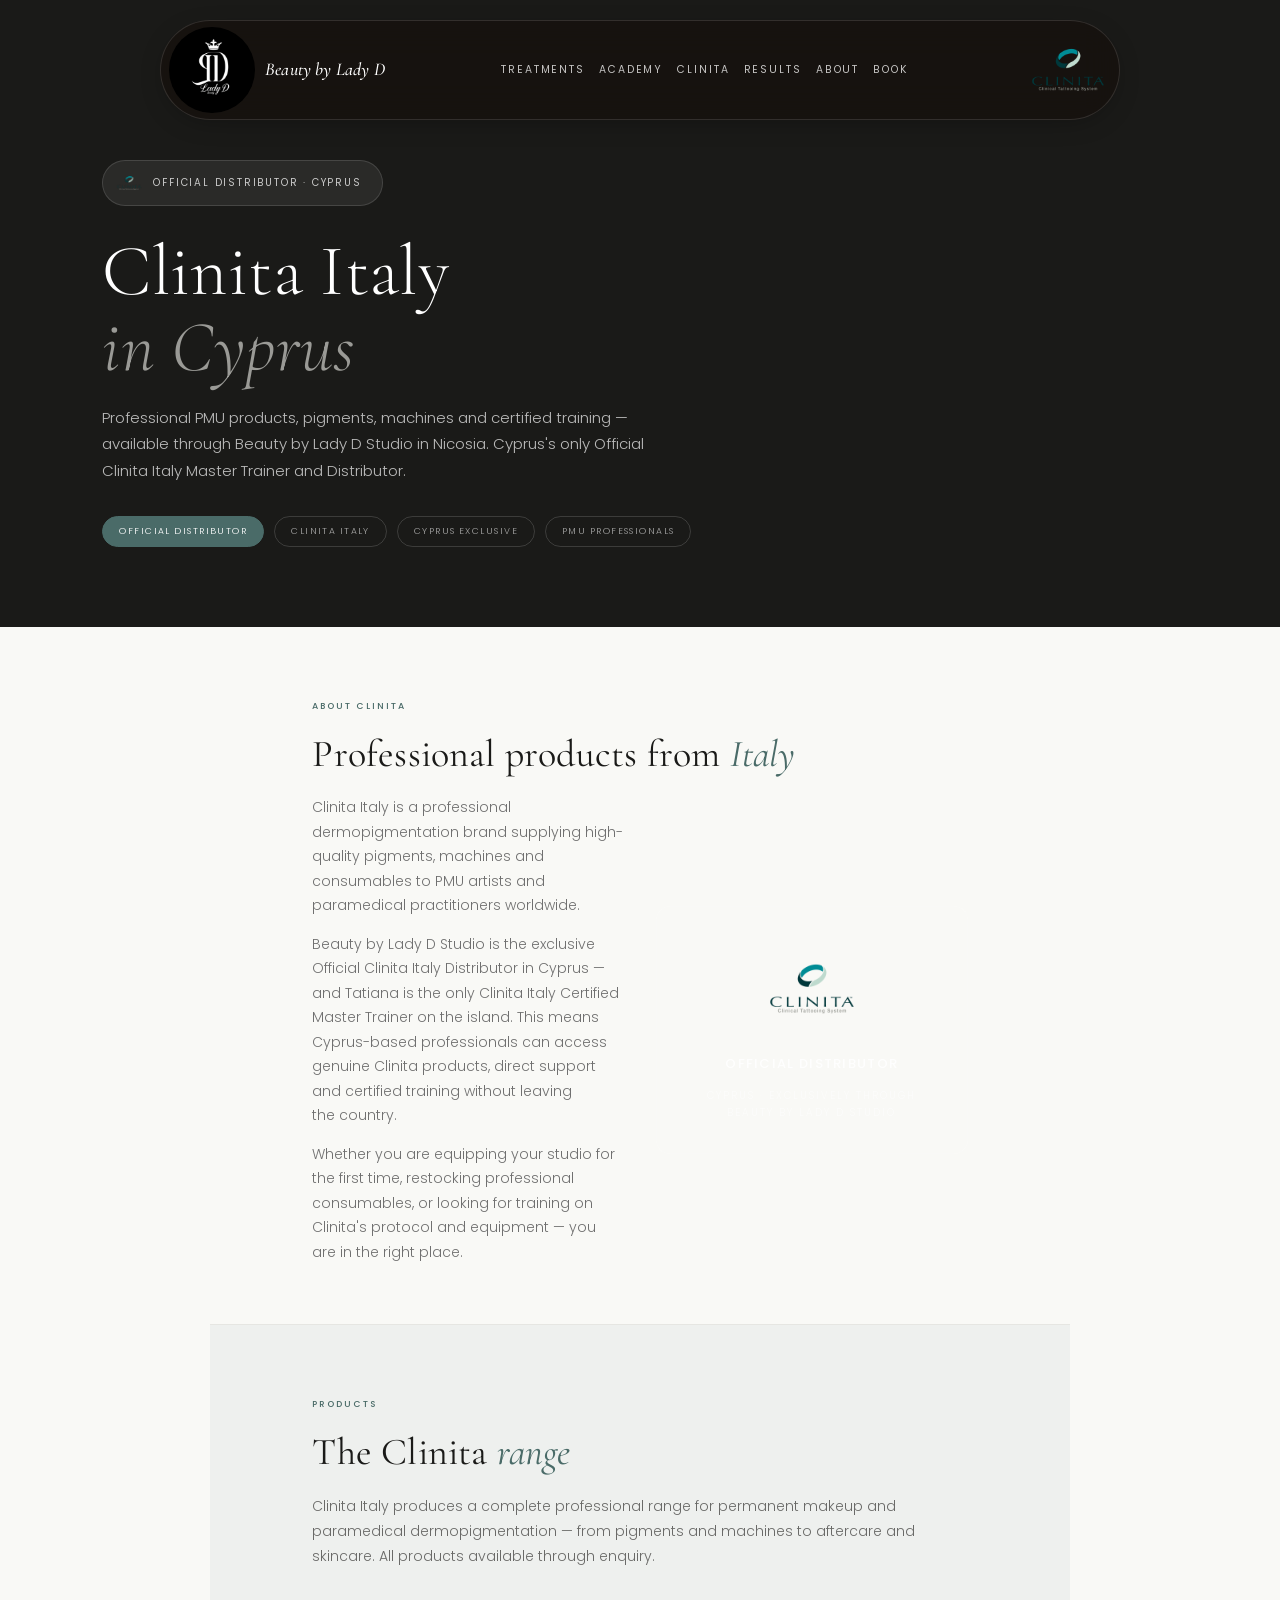
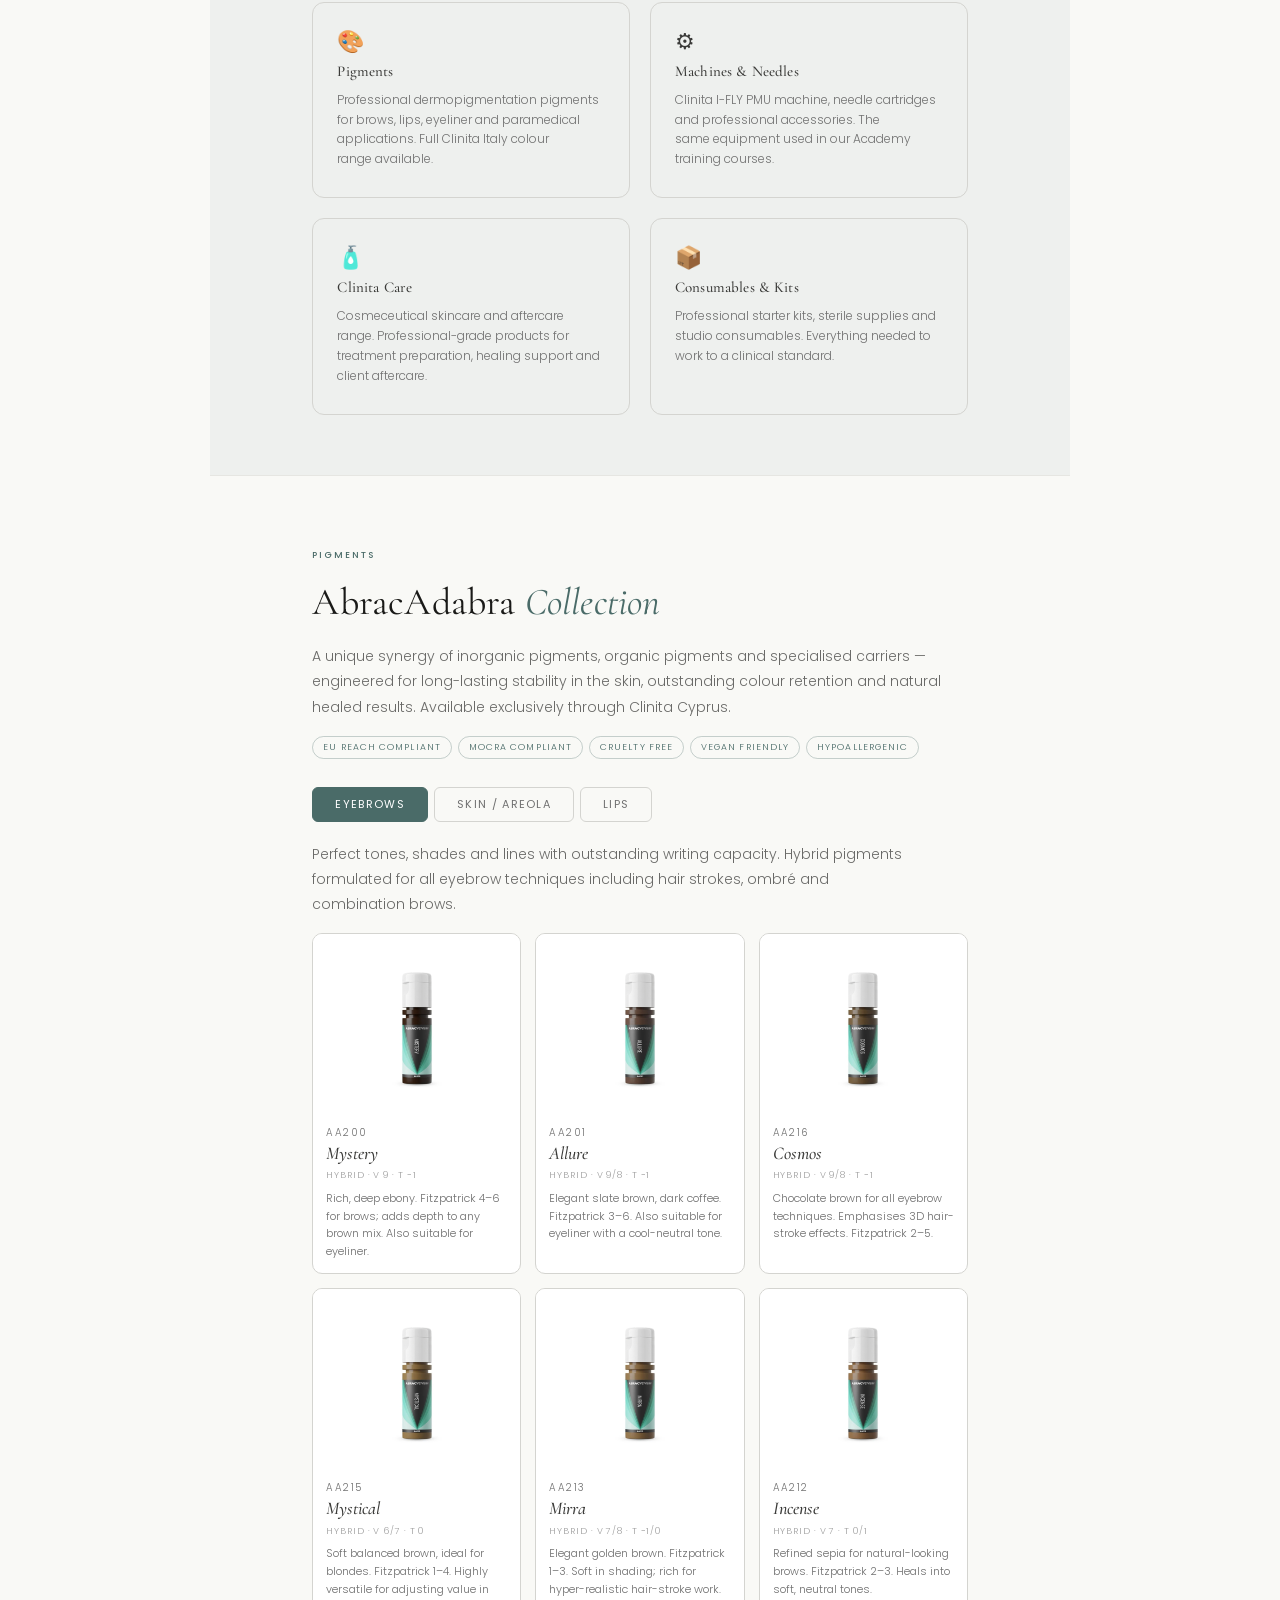
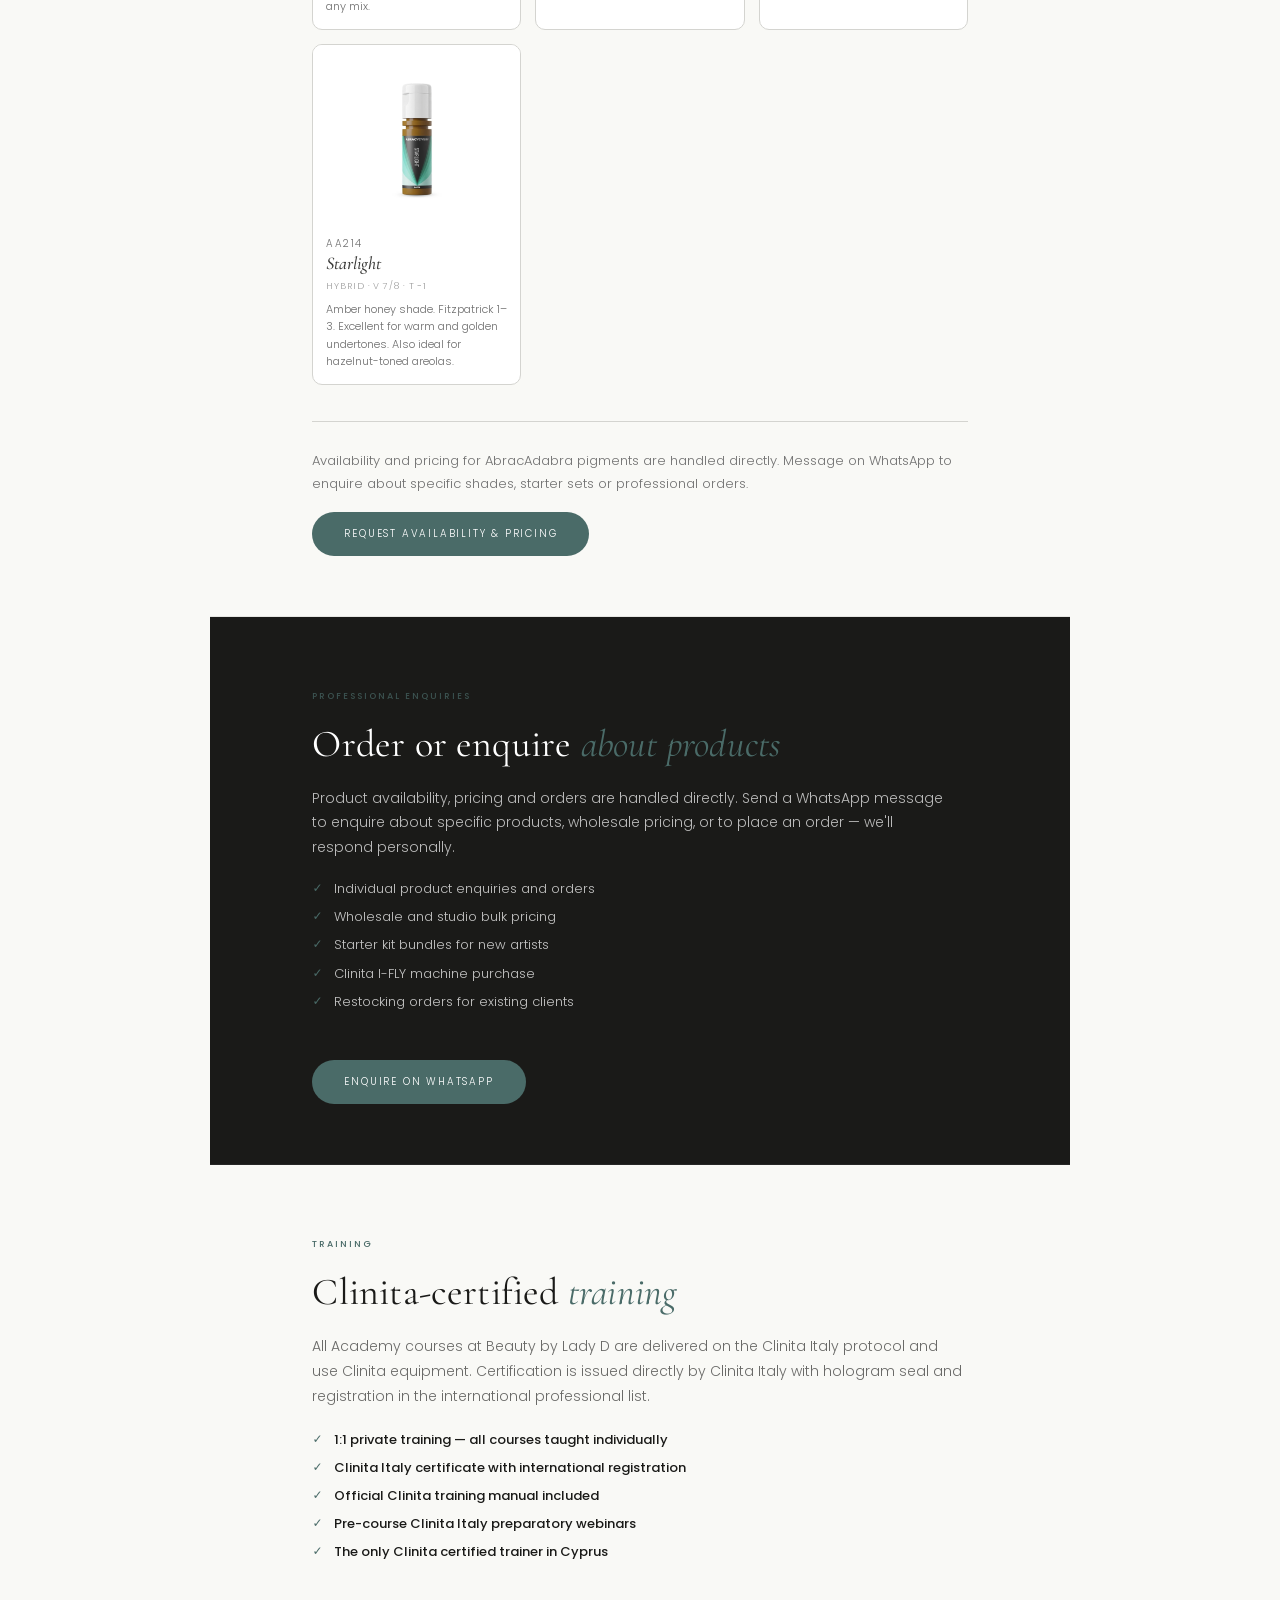
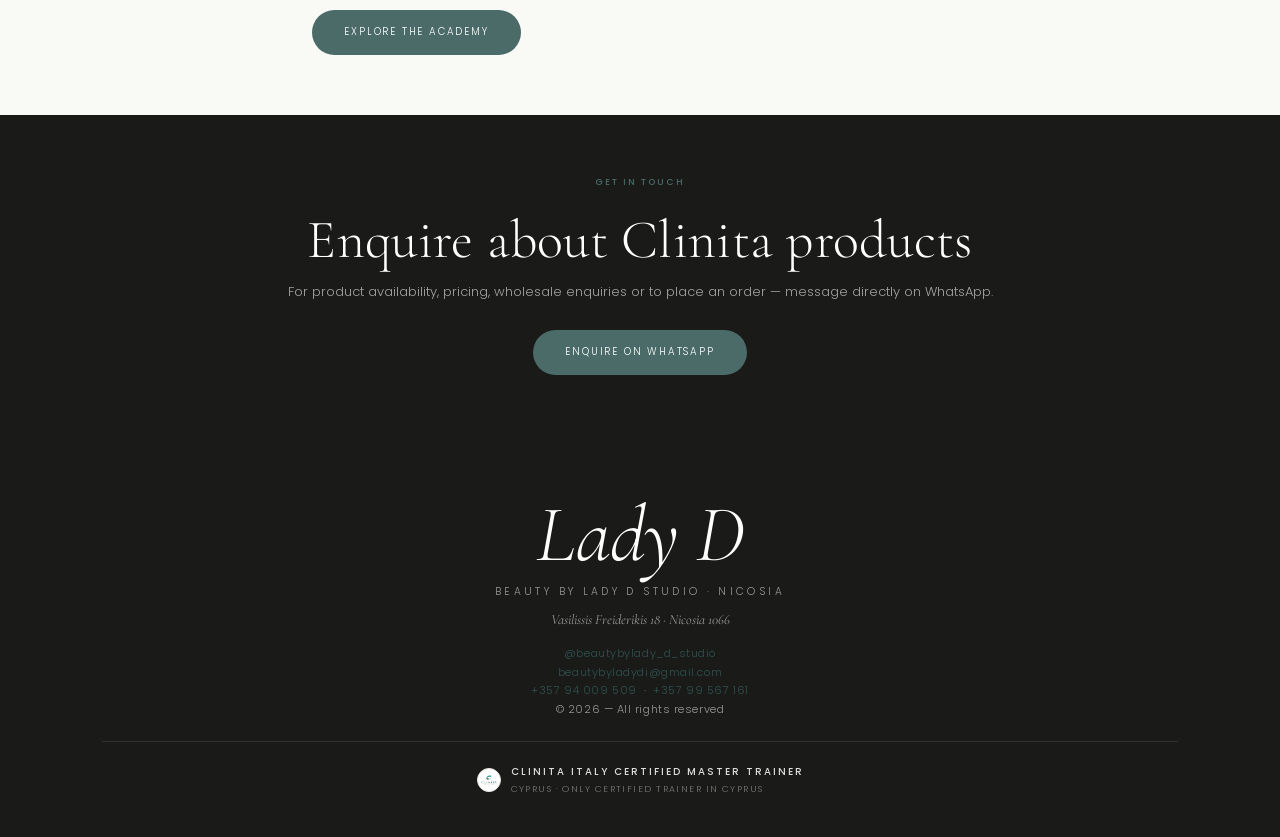
==== commit 34e71be3: "Add Lips by Katarzyna Pawłowska as third tab in AbracAdabra section Adds 6 lip pigment shades (KL1 A" ====
--- a/clinita.html
+++ b/clinita.html
@@ -361,6 +361,7 @@
         <div class="aa-tabs" role="tablist">
           <button class="aa-tab active" role="tab" aria-selected="true" onclick="aaSwitch('brows',this)">Eyebrows</button>
           <button class="aa-tab" role="tab" aria-selected="false" onclick="aaSwitch('skin',this)">Skin / Areola</button>
+          <button class="aa-tab" role="tab" aria-selected="false" onclick="aaSwitch('lips',this)">Lips</button>
         </div>
 
         <!-- Eyebrow panel -->
@@ -534,6 +535,61 @@
                 <div class="aa-shade-name">Shitake</div>
                 <div class="aa-shade-meta">Hybrid · V 8 · T +1</div>
                 <div class="aa-shade-desc">Golden brown for medium-dark brows (Fitzpatrick 2–5) and shading darker areolas (Fitzpatrick 4–6). Warm and stable over time.</div>
+              </div>
+            </div>
+          </div>
+        </div>
+
+        <!-- Lips panel -->
+        <div class="aa-panel" id="aa-lips" role="tabpanel">
+          <p class="aa-cat-intro">AbracAdabra Lips by Katarzyna Pawłowska — a dedicated lip pigment line. Available in 8 ml professional bottles.</p>
+          <div class="aa-grid">
+            <div class="aa-shade">
+              <img class="aa-bottle-img" src="images/aa-KL1.jpg" alt="AbracAdabra KL1 Amara lip pigment bottle" loading="lazy">
+              <div class="aa-shade-body">
+                <div class="aa-shade-code">KL1</div>
+                <div class="aa-shade-name">Amara</div>
+                <div class="aa-shade-meta">Lips · 8 ml</div>
+              </div>
+            </div>
+            <div class="aa-shade">
+              <img class="aa-bottle-img" src="images/aa-KL2.jpg" alt="AbracAdabra KL2 Zaria lip pigment bottle" loading="lazy">
+              <div class="aa-shade-body">
+                <div class="aa-shade-code">KL2</div>
+                <div class="aa-shade-name">Zaria</div>
+                <div class="aa-shade-meta">Lips · 8 ml</div>
+              </div>
+            </div>
+            <div class="aa-shade">
+              <img class="aa-bottle-img" src="images/aa-KL3.jpg" alt="AbracAdabra KL3 Eywa lip pigment bottle" loading="lazy">
+              <div class="aa-shade-body">
+                <div class="aa-shade-code">KL3</div>
+                <div class="aa-shade-name">Eywa</div>
+                <div class="aa-shade-meta">Lips · 8 ml</div>
+              </div>
+            </div>
+            <div class="aa-shade">
+              <img class="aa-bottle-img" src="images/aa-KL4.jpg" alt="AbracAdabra KL4 Lumina lip pigment bottle" loading="lazy">
+              <div class="aa-shade-body">
+                <div class="aa-shade-code">KL4</div>
+                <div class="aa-shade-name">Lumina</div>
+                <div class="aa-shade-meta">Lips · 8 ml</div>
+              </div>
+            </div>
+            <div class="aa-shade">
+              <img class="aa-bottle-img" src="images/aa-KL5.jpg" alt="AbracAdabra KL5 Duna lip pigment bottle" loading="lazy">
+              <div class="aa-shade-body">
+                <div class="aa-shade-code">KL5</div>
+                <div class="aa-shade-name">Duna</div>
+                <div class="aa-shade-meta">Lips · 8 ml</div>
+              </div>
+            </div>
+            <div class="aa-shade">
+              <img class="aa-bottle-img" src="images/aa-KL6.jpg" alt="AbracAdabra KL6 Nayra lip pigment bottle" loading="lazy">
+              <div class="aa-shade-body">
+                <div class="aa-shade-code">KL6</div>
+                <div class="aa-shade-name">Nayra</div>
+                <div class="aa-shade-meta">Lips · 8 ml</div>
               </div>
             </div>
           </div>
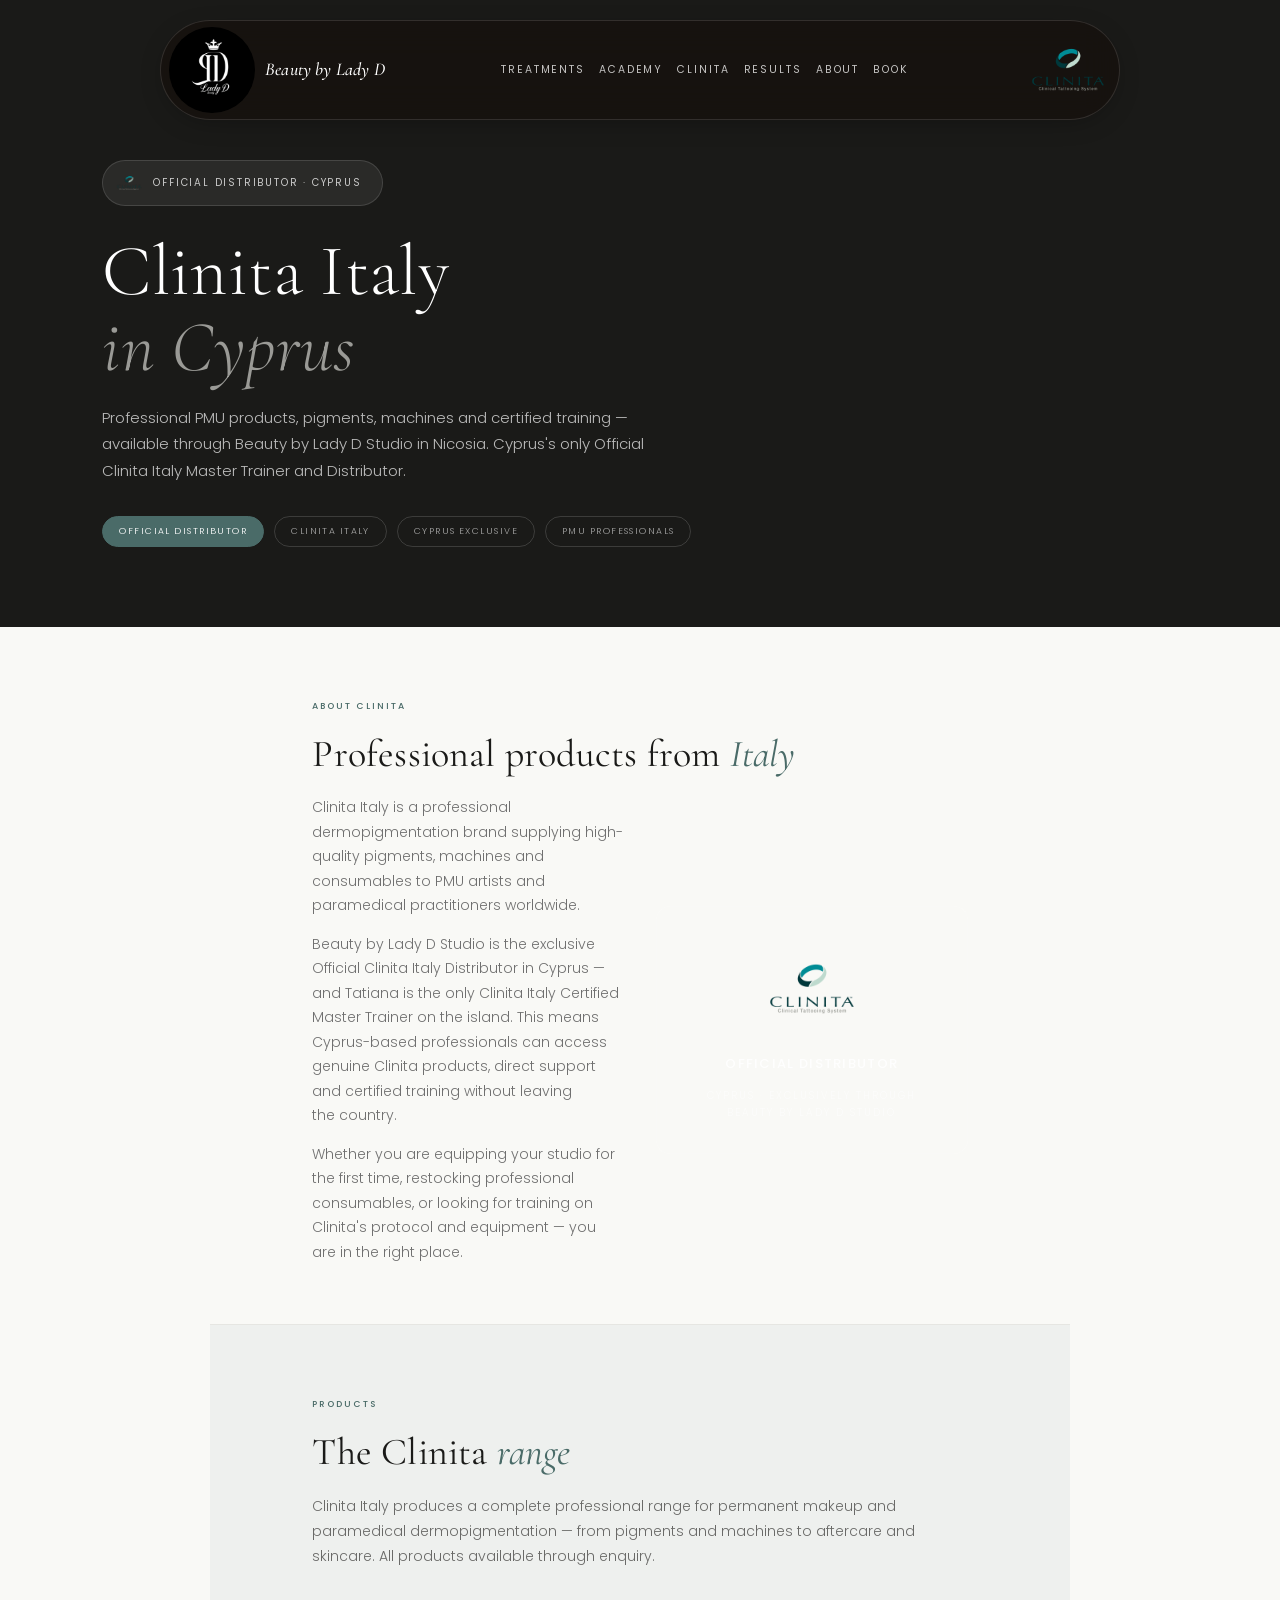
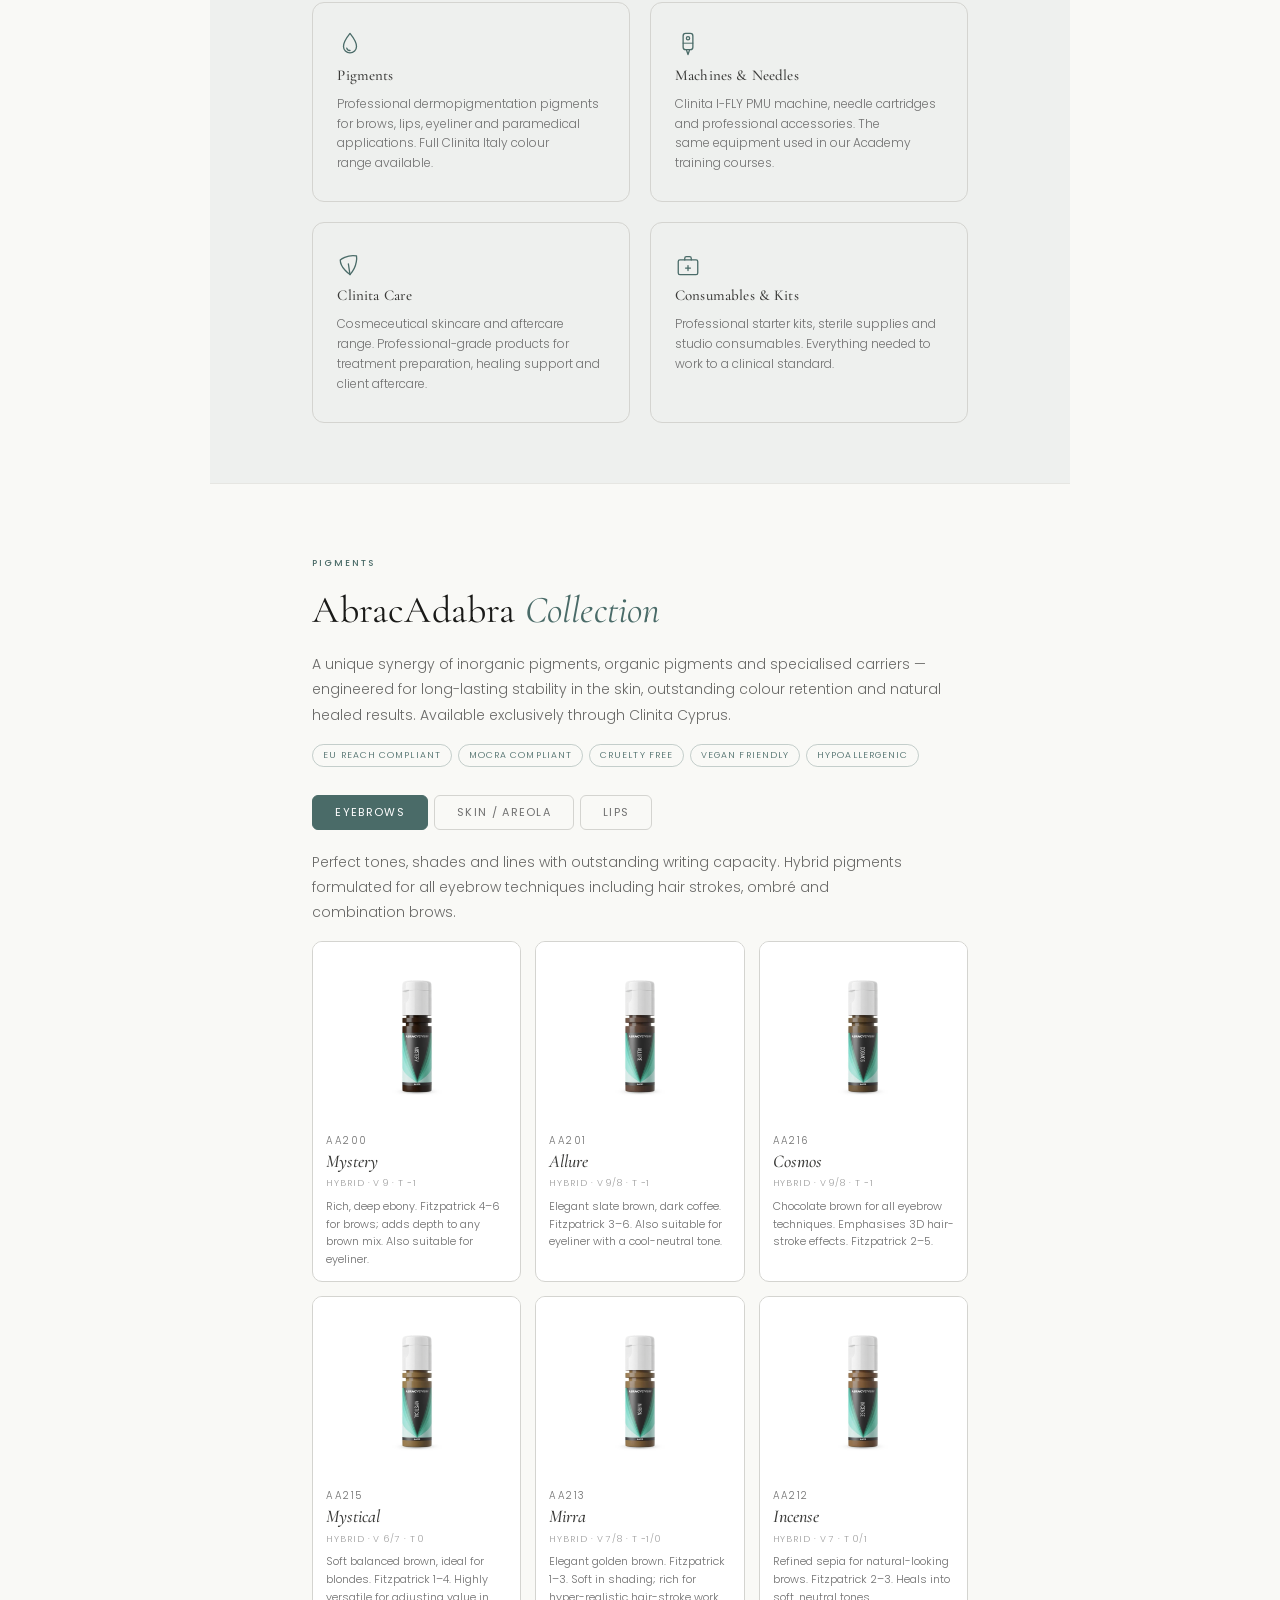
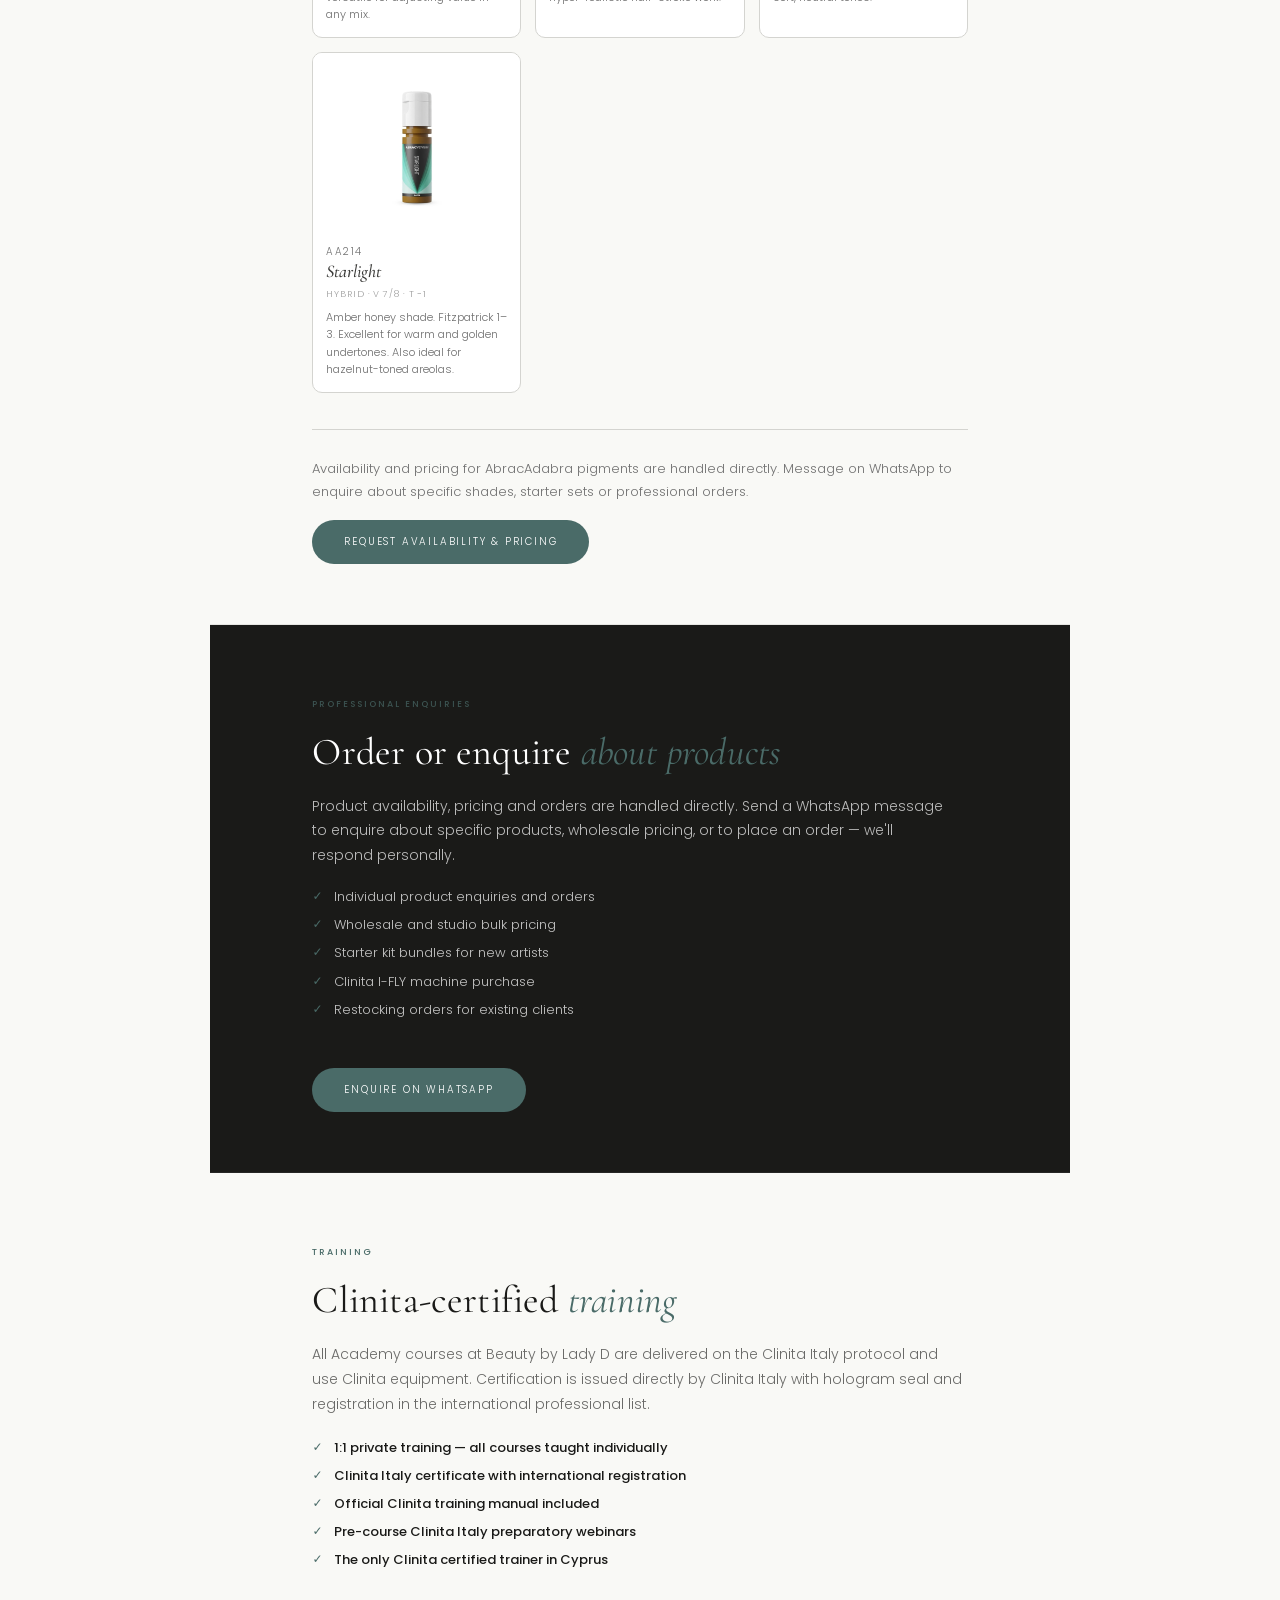
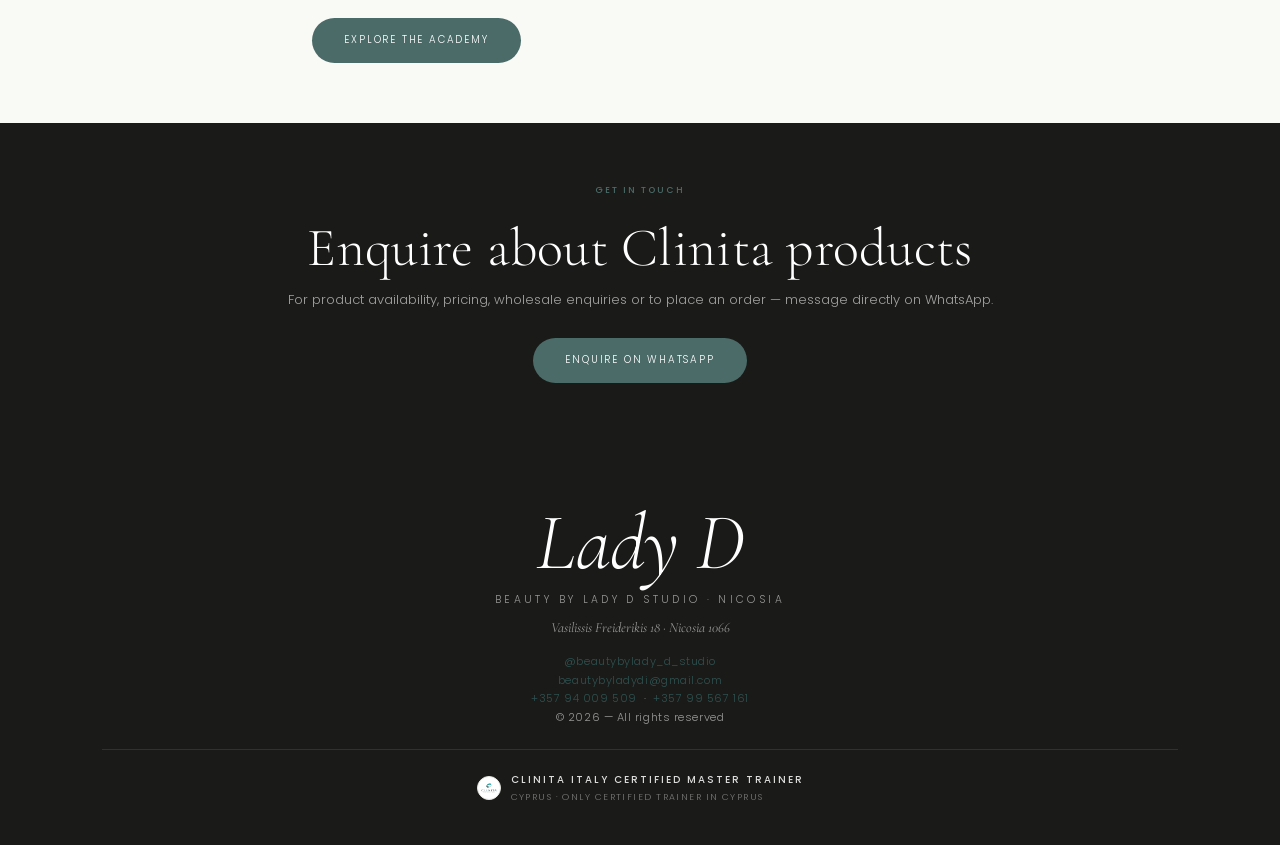
==== commit 518391d8: "Replace emoji icons on product category cards with premium SVG icons Swap the four generic emoji (🎨 " ====
--- a/clinita.html
+++ b/clinita.html
@@ -54,8 +54,14 @@
     gap: 10px;
   }
   .clinita-cat-icon {
-    font-size: 22px;
+    color: var(--rose, #4A6B68);
+    display: flex;
+    align-items: center;
     line-height: 1;
+  }
+  .clinita-cat-icon svg {
+    display: block;
+    flex-shrink: 0;
   }
   .clinita-cat h3 {
     font-size: 15px;
@@ -324,22 +330,22 @@
         <p>Clinita Italy produces a complete professional range for permanent makeup and paramedical dermopigmentation — from pigments and machines to aftercare and skincare. All products available through enquiry.</p>
         <div class="clinita-categories">
           <div class="clinita-cat">
-            <div class="clinita-cat-icon">🎨</div>
+            <div class="clinita-cat-icon"><svg width="26" height="26" viewBox="0 0 32 32" fill="none" aria-hidden="true"><path d="M16 3C16 3 8 13 8 19a8 8 0 0 0 16 0C24 13 16 3 16 3Z" stroke="currentColor" stroke-width="1.6" stroke-linecap="round" stroke-linejoin="round"/><path d="M12 21a4 4 0 0 0 4 3" stroke="currentColor" stroke-width="1.6" stroke-linecap="round"/></svg></div>
             <h3>Pigments</h3>
             <p>Professional dermopigmentation pigments for brows, lips, eyeliner and paramedical applications. Full Clinita Italy colour range available.</p>
           </div>
           <div class="clinita-cat">
-            <div class="clinita-cat-icon">⚙️</div>
+            <div class="clinita-cat-icon"><svg width="26" height="26" viewBox="0 0 32 32" fill="none" aria-hidden="true"><rect x="10" y="3" width="12" height="20" rx="3" stroke="currentColor" stroke-width="1.6"/><path d="M14 23L16 29L18 23" stroke="currentColor" stroke-width="1.6" stroke-linejoin="round"/><line x1="10" y1="15" x2="22" y2="15" stroke="currentColor" stroke-width="1.2" stroke-linecap="round"/><circle cx="16" cy="9" r="2" stroke="currentColor" stroke-width="1.6"/></svg></div>
             <h3>Machines & Needles</h3>
             <p>Clinita I-FLY PMU machine, needle cartridges and professional accessories. The same equipment used in our Academy training courses.</p>
           </div>
           <div class="clinita-cat">
-            <div class="clinita-cat-icon">🧴</div>
+            <div class="clinita-cat-icon"><svg width="26" height="26" viewBox="0 0 32 32" fill="none" aria-hidden="true"><path d="M16 29C16 29 4 21 4 11c0 0 8-7 20-5 0 0 2 12-8 23Z" stroke="currentColor" stroke-width="1.6" stroke-linecap="round" stroke-linejoin="round"/><path d="M16 29L14 16" stroke="currentColor" stroke-width="1.6" stroke-linecap="round"/></svg></div>
             <h3>Clinita Care</h3>
             <p>Cosmeceutical skincare and aftercare range. Professional-grade products for treatment preparation, healing support and client aftercare.</p>
           </div>
           <div class="clinita-cat">
-            <div class="clinita-cat-icon">📦</div>
+            <div class="clinita-cat-icon"><svg width="26" height="26" viewBox="0 0 32 32" fill="none" aria-hidden="true"><path d="M4 13a2 2 0 0 1 2-2h20a2 2 0 0 1 2 2v14a2 2 0 0 1-2 2H6a2 2 0 0 1-2-2Z" stroke="currentColor" stroke-width="1.6"/><path d="M12 11V9a2 2 0 0 1 2-2h4a2 2 0 0 1 2 2v2" stroke="currentColor" stroke-width="1.6" stroke-linecap="round"/><line x1="16" y1="18" x2="16" y2="24" stroke="currentColor" stroke-width="1.6" stroke-linecap="round"/><line x1="13" y1="21" x2="19" y2="21" stroke="currentColor" stroke-width="1.6" stroke-linecap="round"/></svg></div>
             <h3>Consumables & Kits</h3>
             <p>Professional starter kits, sterile supplies and studio consumables. Everything needed to work to a clinical standard.</p>
           </div>
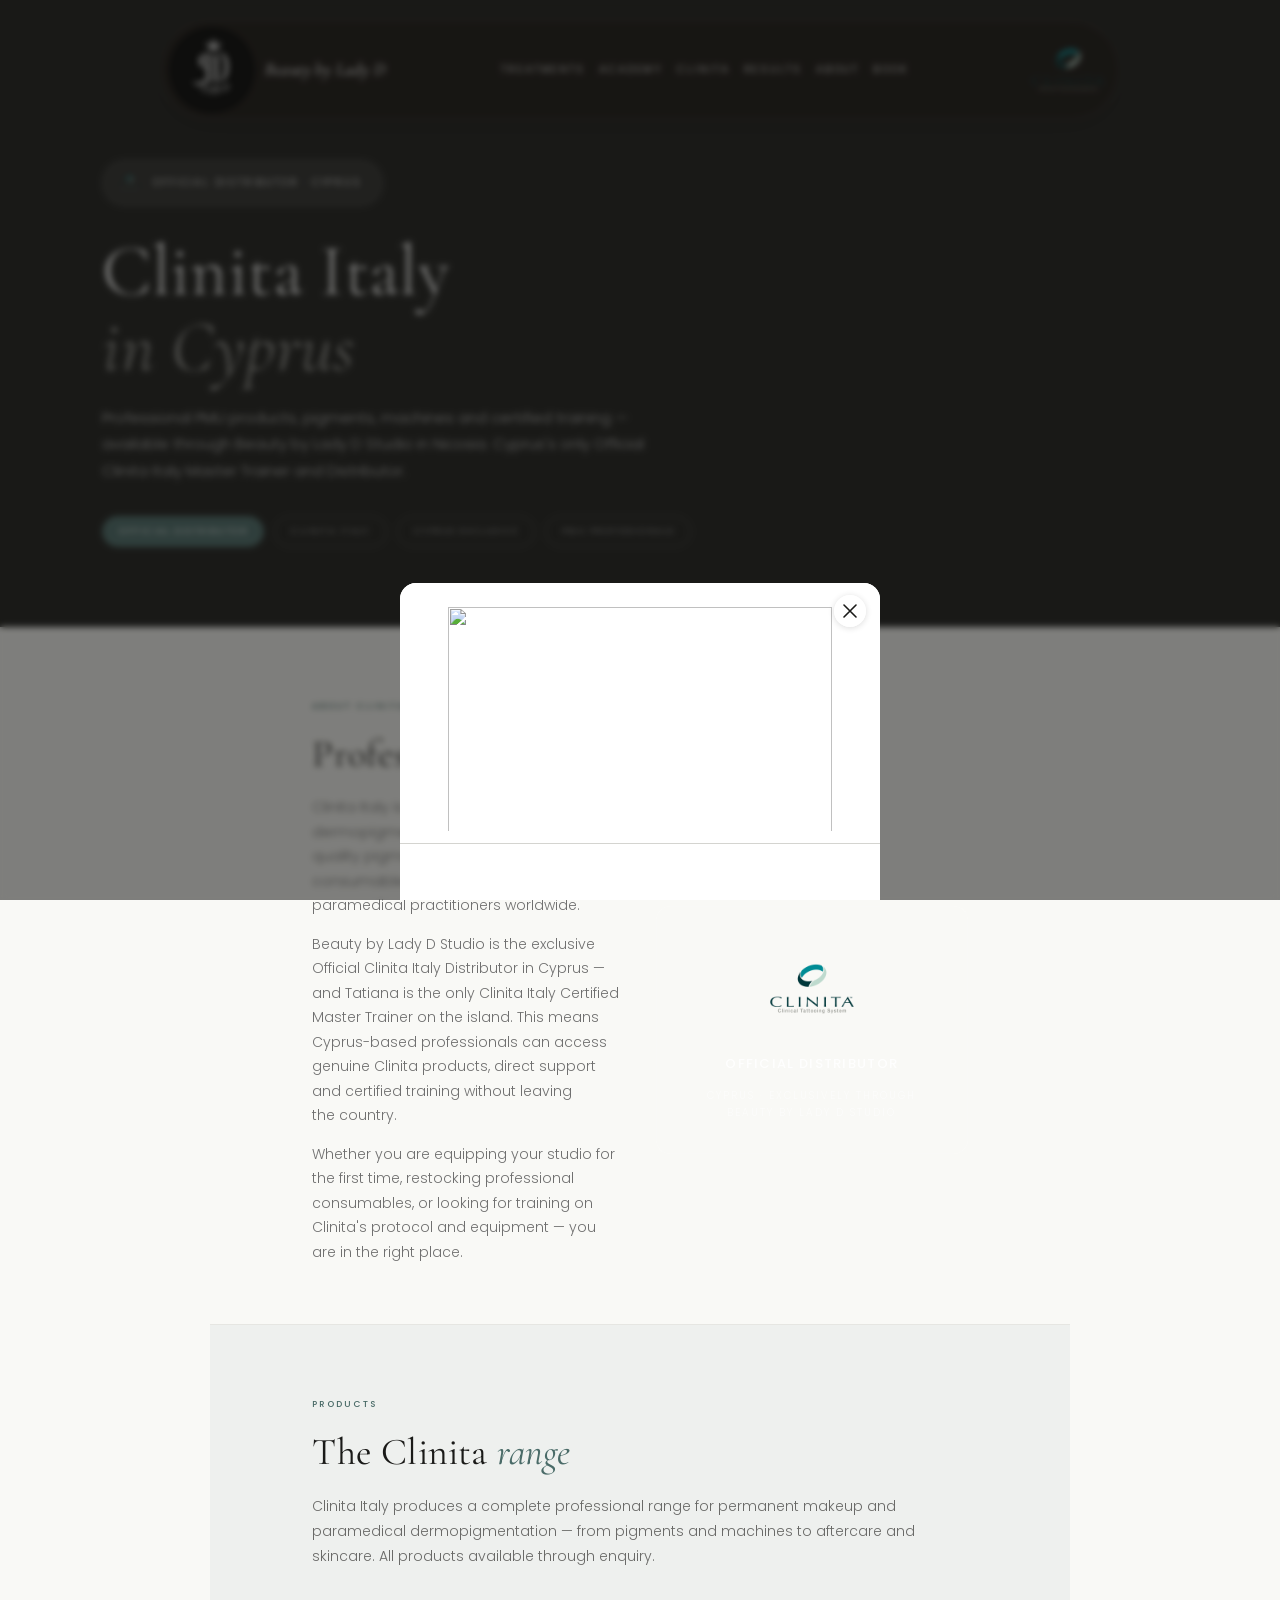
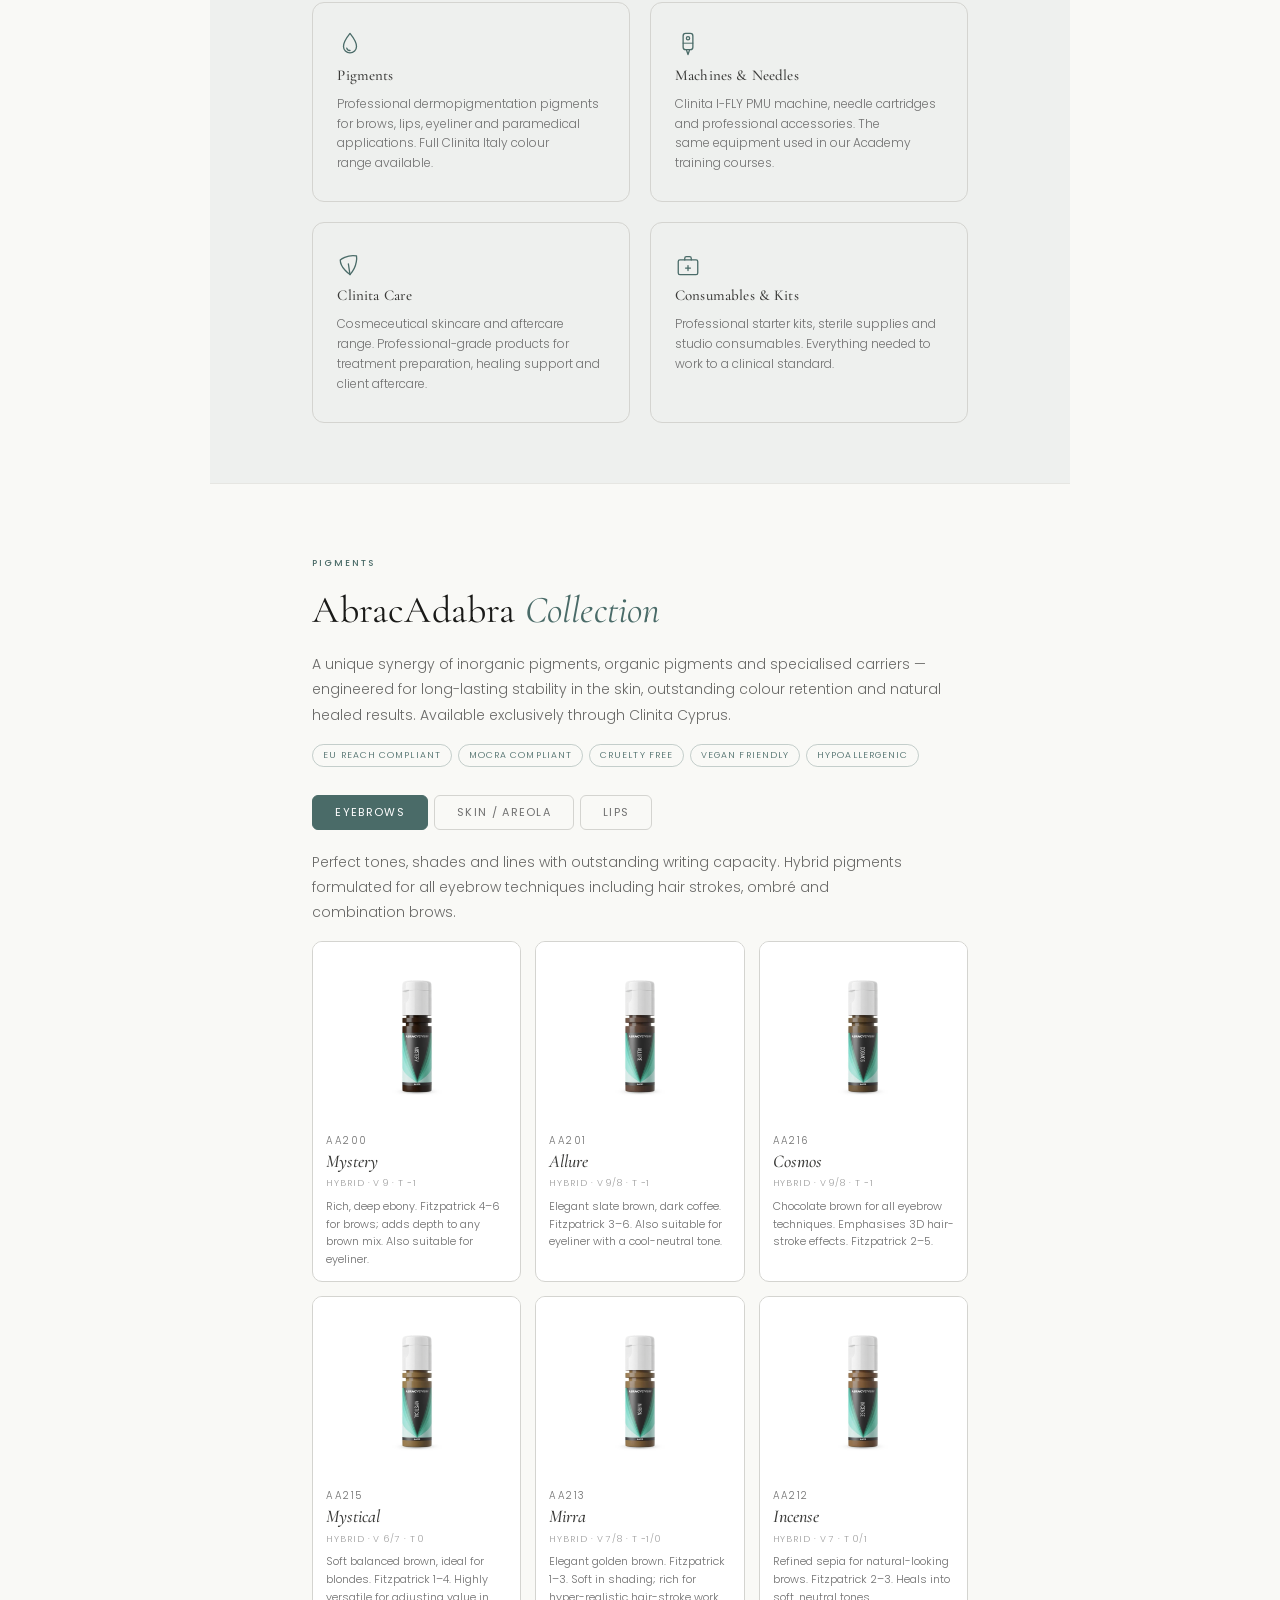
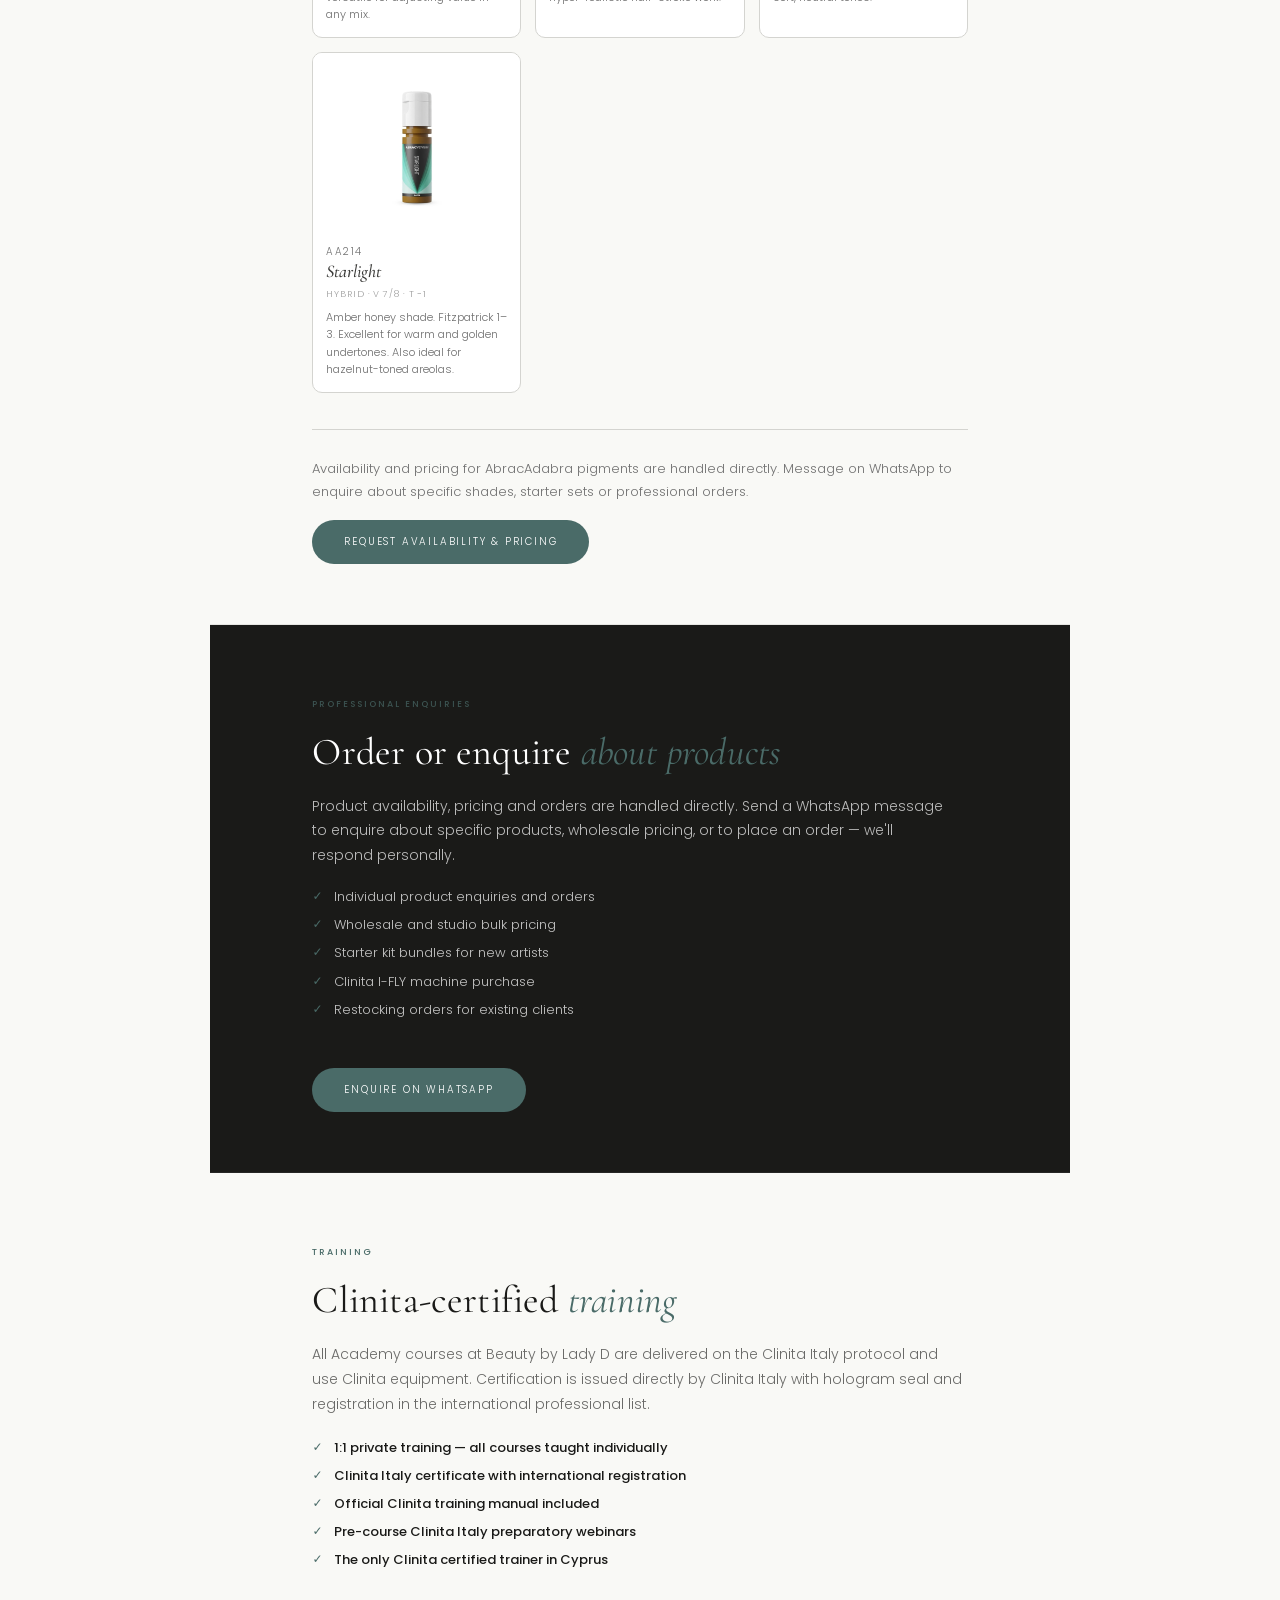
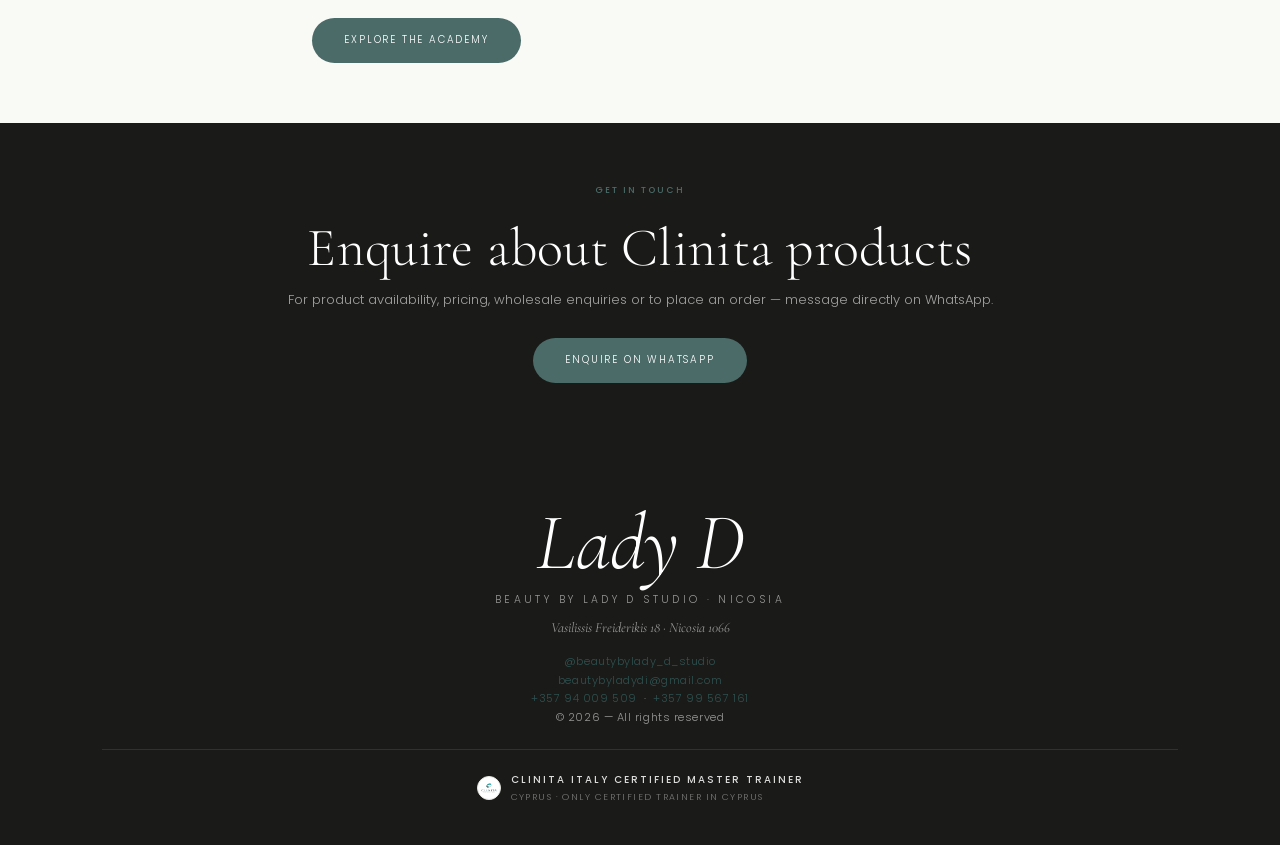
==== commit a01bf45e: "Add quick-view modal for pigment shade cards Tapping any shade card now opens a slide-up panel showi" ====
--- a/clinita.html
+++ b/clinita.html
@@ -237,7 +237,8 @@
     line-height: 1.75;
     margin-bottom: 16px;
   }
-  .aa-shade { background: var(--white, #fff); }
+  .aa-shade { background: var(--white, #fff); cursor: pointer; transition: box-shadow .18s; }
+  .aa-shade:hover { box-shadow: 0 4px 18px rgba(74,107,104,.13); }
   .aa-bottle-img {
     display: block;
     width: 100%;
@@ -246,6 +247,9 @@
     object-position: center bottom;
     background: #fff;
     padding: 12px 20px 6px;
+    pointer-events: none;
+    -webkit-user-select: none;
+    user-select: none;
   }
   .aa-swatch-fallback {
     display: block;
@@ -257,6 +261,32 @@
     .aa-bottle-img { height: 140px; padding: 8px 12px 4px; }
     .aa-swatch-fallback { height: 140px; }
   }
+  /* Quick-view modal */
+  .aa-qv { position: fixed; inset: 0; z-index: 1000; display: flex; align-items: flex-end; justify-content: center; }
+  .aa-qv-backdrop { position: absolute; inset: 0; background: rgba(26,26,24,.55); backdrop-filter: blur(3px); -webkit-backdrop-filter: blur(3px); }
+  .aa-qv-panel {
+    position: relative; z-index: 1; background: var(--white, #fff);
+    border-radius: 16px 16px 0 0; width: 100%; max-width: 480px;
+    padding-bottom: env(safe-area-inset-bottom, 0px); overflow: hidden;
+    animation: aaQvUp .22s ease;
+  }
+  @keyframes aaQvUp { from { transform: translateY(100%); } to { transform: translateY(0); } }
+  .aa-qv-close {
+    position: absolute; top: 12px; right: 14px; z-index: 2;
+    background: rgba(255,255,255,.9); border: none; width: 32px; height: 32px;
+    border-radius: 50%; display: flex; align-items: center; justify-content: center;
+    cursor: pointer; color: var(--ink, #1A1A18); box-shadow: 0 1px 6px rgba(0,0,0,.14);
+  }
+  .aa-qv-img {
+    display: block; width: 100%; height: 260px;
+    object-fit: contain; object-position: center bottom;
+    background: #fff; padding: 24px 48px 12px;
+  }
+  .aa-qv-body { padding: 16px 22px 28px; border-top: 1px solid var(--line); }
+  .aa-qv-code { font-size: 10px; letter-spacing: .14em; text-transform: uppercase; color: var(--rose, #4A6B68); font-family: 'Poppins', sans-serif; margin-bottom: 4px; }
+  .aa-qv-name { font-family: 'Cormorant Garamond', serif; font-size: 28px; font-style: italic; color: var(--ink, #1A1A18); line-height: 1.1; margin-bottom: 6px; }
+  .aa-qv-meta { font-size: 9px; letter-spacing: .1em; text-transform: uppercase; opacity: .65; font-family: 'Poppins', sans-serif; color: var(--taupe-deep); margin-bottom: 12px; }
+  .aa-qv-desc { font-size: 12px; line-height: 1.75; color: var(--taupe-deep); font-family: 'Poppins', sans-serif; }
 </style>
 </head>
 <body>
@@ -668,6 +698,20 @@
 
 </div>
 <script src="js/main.js"></script>
+<div id="aa-qv" hidden role="dialog" aria-modal="true" aria-label="Pigment detail" class="aa-qv">
+  <div class="aa-qv-backdrop" onclick="aaQvClose()"></div>
+  <div class="aa-qv-panel">
+    <button class="aa-qv-close" onclick="aaQvClose()" aria-label="Close"><svg width="14" height="14" viewBox="0 0 14 14" fill="none" aria-hidden="true"><path d="M1 1L13 13M13 1L1 13" stroke="currentColor" stroke-width="1.6" stroke-linecap="round"/></svg></button>
+    <img class="aa-qv-img" id="aa-qv-img" src="" alt="">
+    <div class="aa-qv-body">
+      <div class="aa-qv-code" id="aa-qv-code"></div>
+      <div class="aa-qv-name" id="aa-qv-name"></div>
+      <div class="aa-qv-meta" id="aa-qv-meta"></div>
+      <div class="aa-qv-desc" id="aa-qv-desc"></div>
+    </div>
+  </div>
+</div>
+
 <script>
 function aaSwitch(cat, btn) {
   document.querySelectorAll('.aa-tab').forEach(function(t){ t.classList.remove('active'); t.setAttribute('aria-selected','false'); });
@@ -676,7 +720,29 @@
   btn.setAttribute('aria-selected','true');
   document.getElementById('aa-' + cat).classList.add('active');
 }
-
+function aaQuickView(card) {
+  var img = card.querySelector('.aa-bottle-img');
+  document.getElementById('aa-qv-img').src = img ? img.src : '';
+  document.getElementById('aa-qv-img').alt = img ? img.alt : '';
+  var get = function(sel) { var el = card.querySelector(sel); return el ? el.textContent : ''; };
+  document.getElementById('aa-qv-code').textContent = get('.aa-shade-code');
+  document.getElementById('aa-qv-name').textContent = get('.aa-shade-name');
+  document.getElementById('aa-qv-meta').textContent = get('.aa-shade-meta');
+  document.getElementById('aa-qv-desc').textContent = get('.aa-shade-desc');
+  document.getElementById('aa-qv').hidden = false;
+  document.body.style.overflow = 'hidden';
+}
+function aaQvClose() {
+  document.getElementById('aa-qv').hidden = true;
+  document.body.style.overflow = '';
+}
+document.addEventListener('keydown', function(e){ if (e.key === 'Escape') aaQvClose(); });
+document.querySelectorAll('.aa-panel').forEach(function(panel) {
+  panel.addEventListener('click', function(e) {
+    var card = e.target.closest('.aa-shade');
+    if (card) aaQuickView(card);
+  });
+});
 </script>
 </body>
 </html>
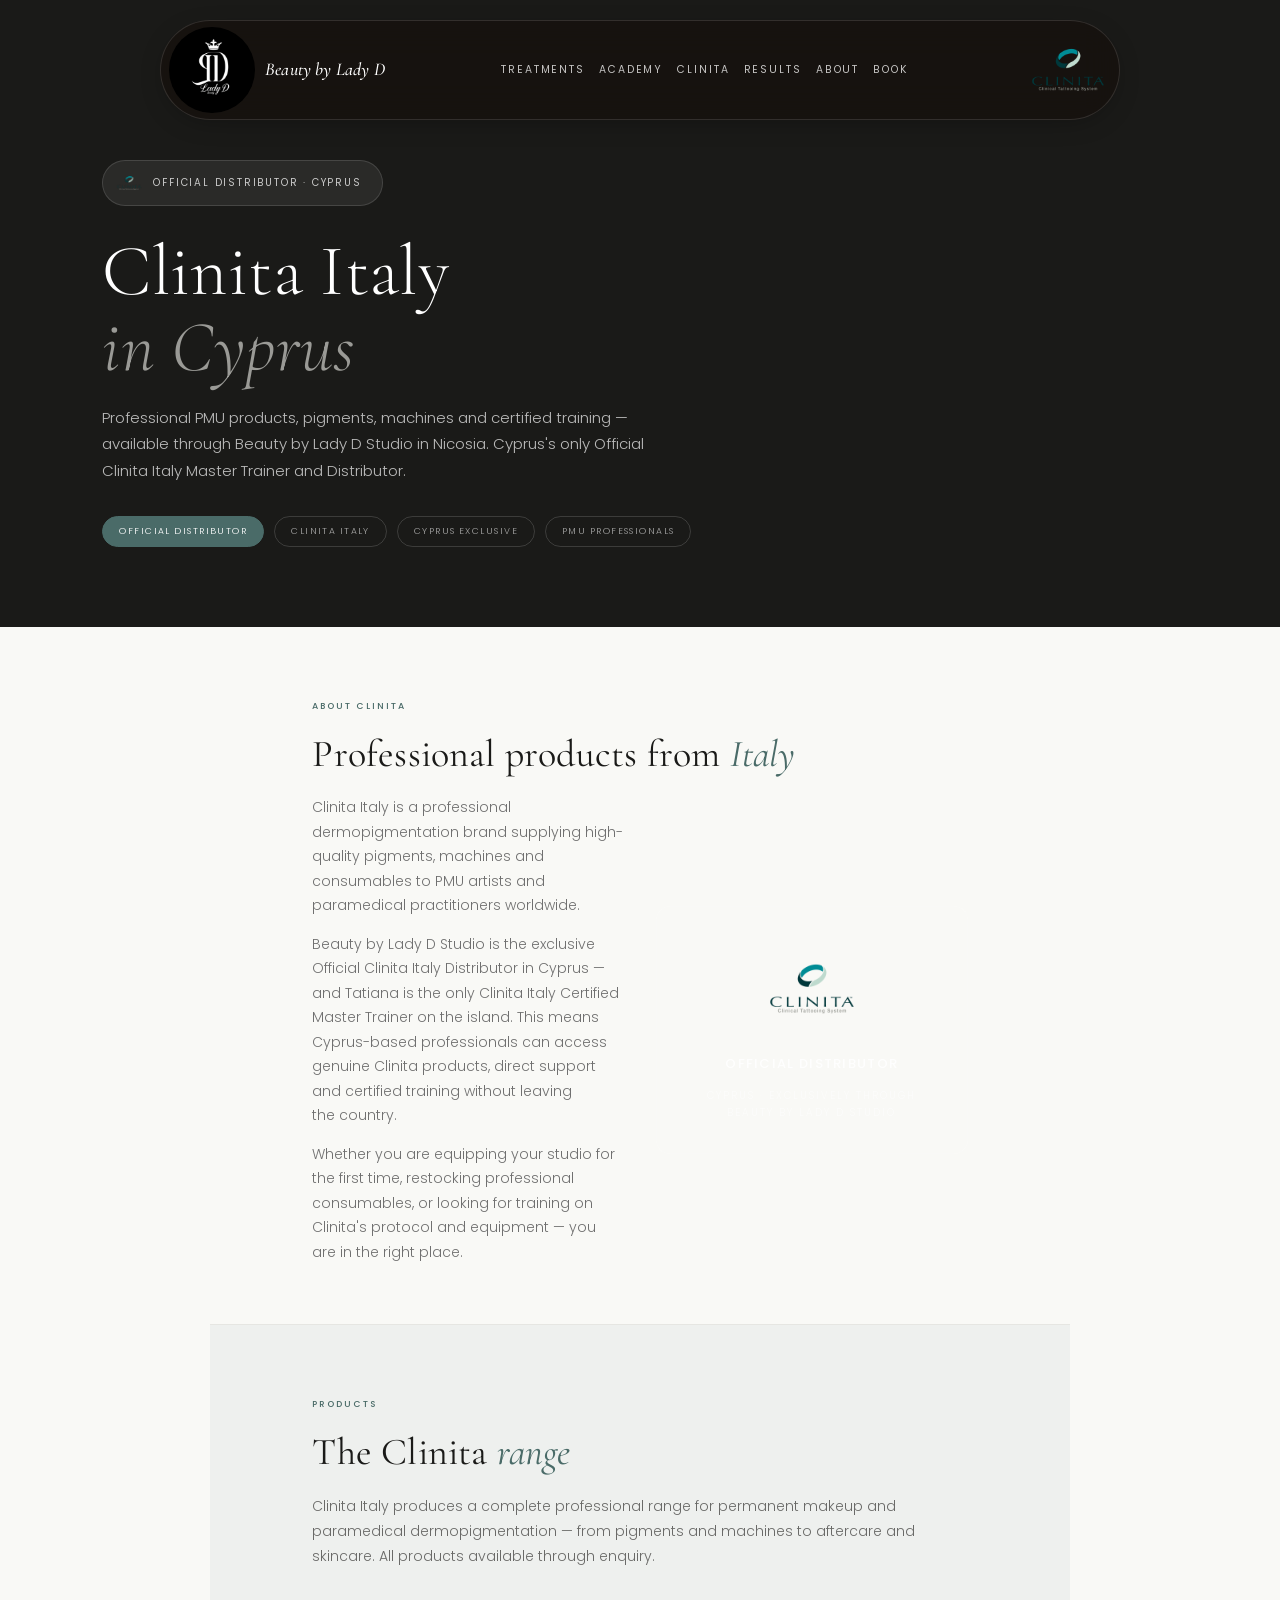
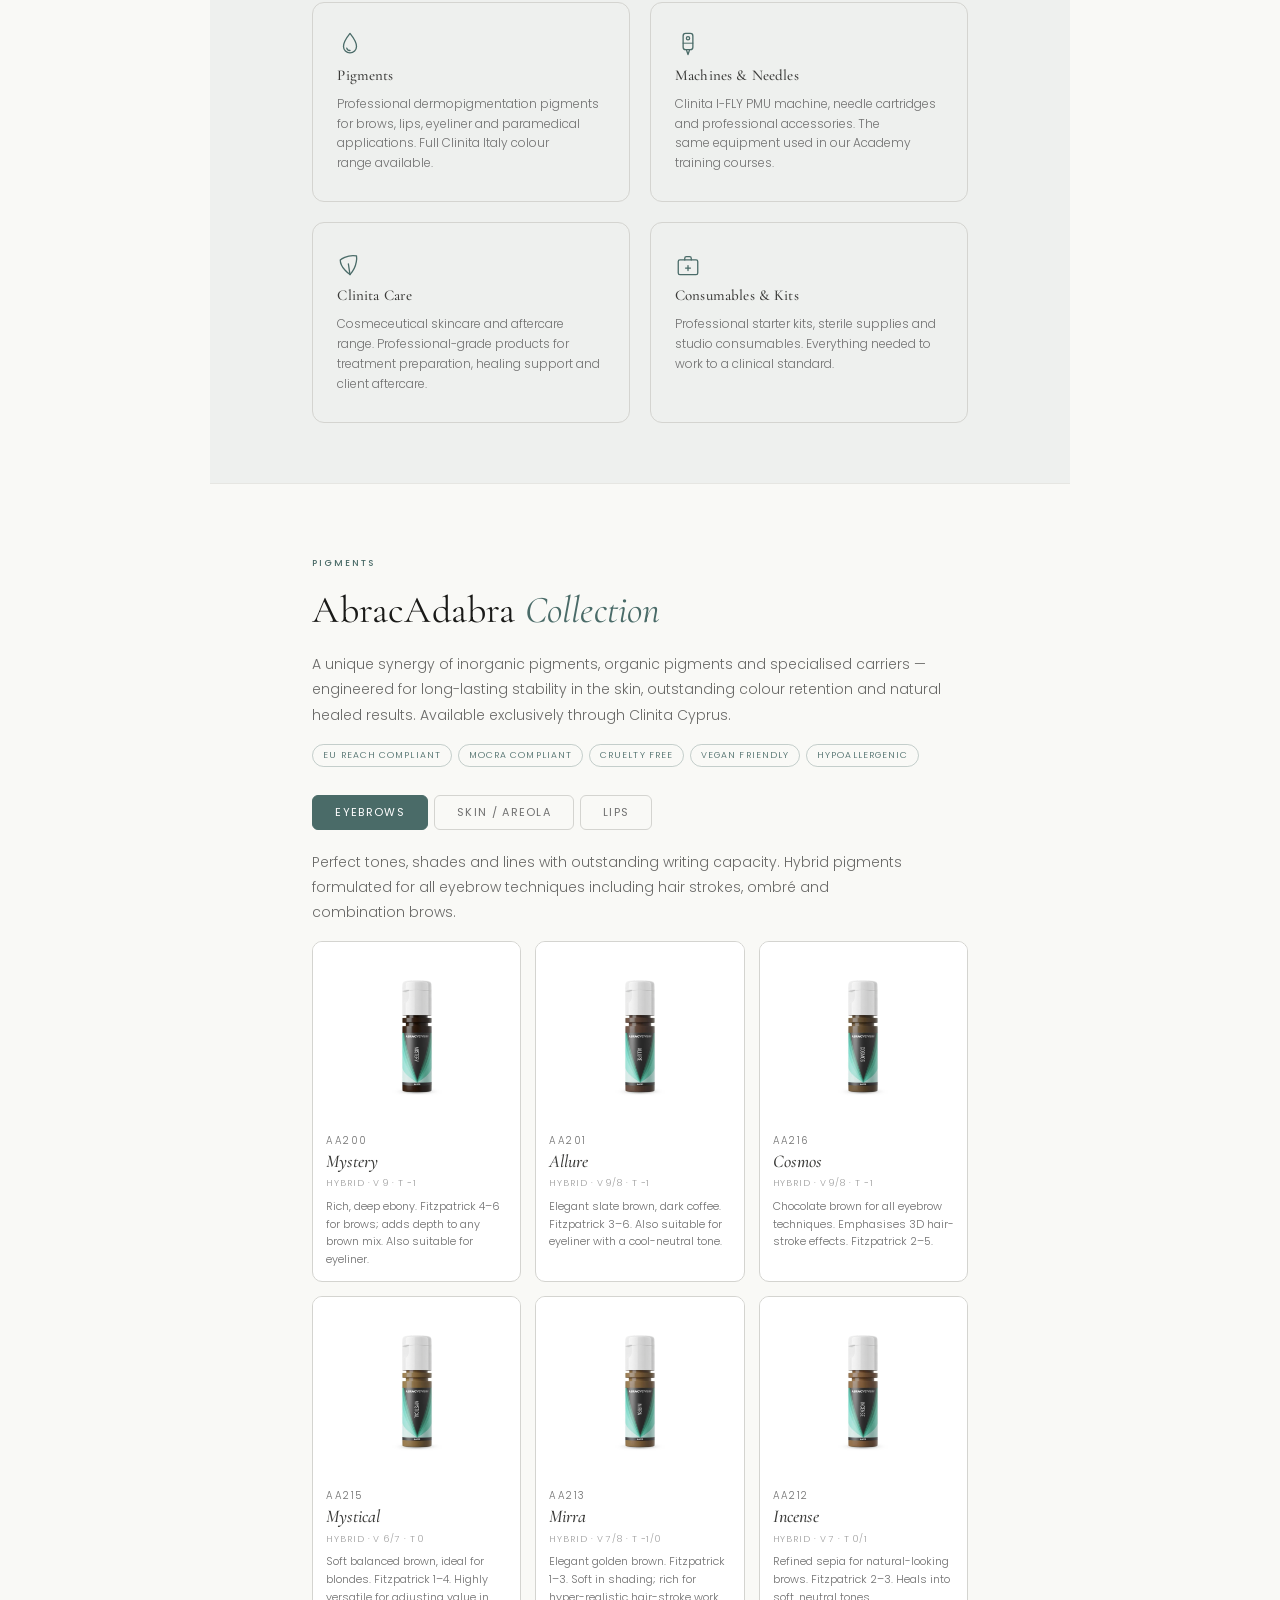
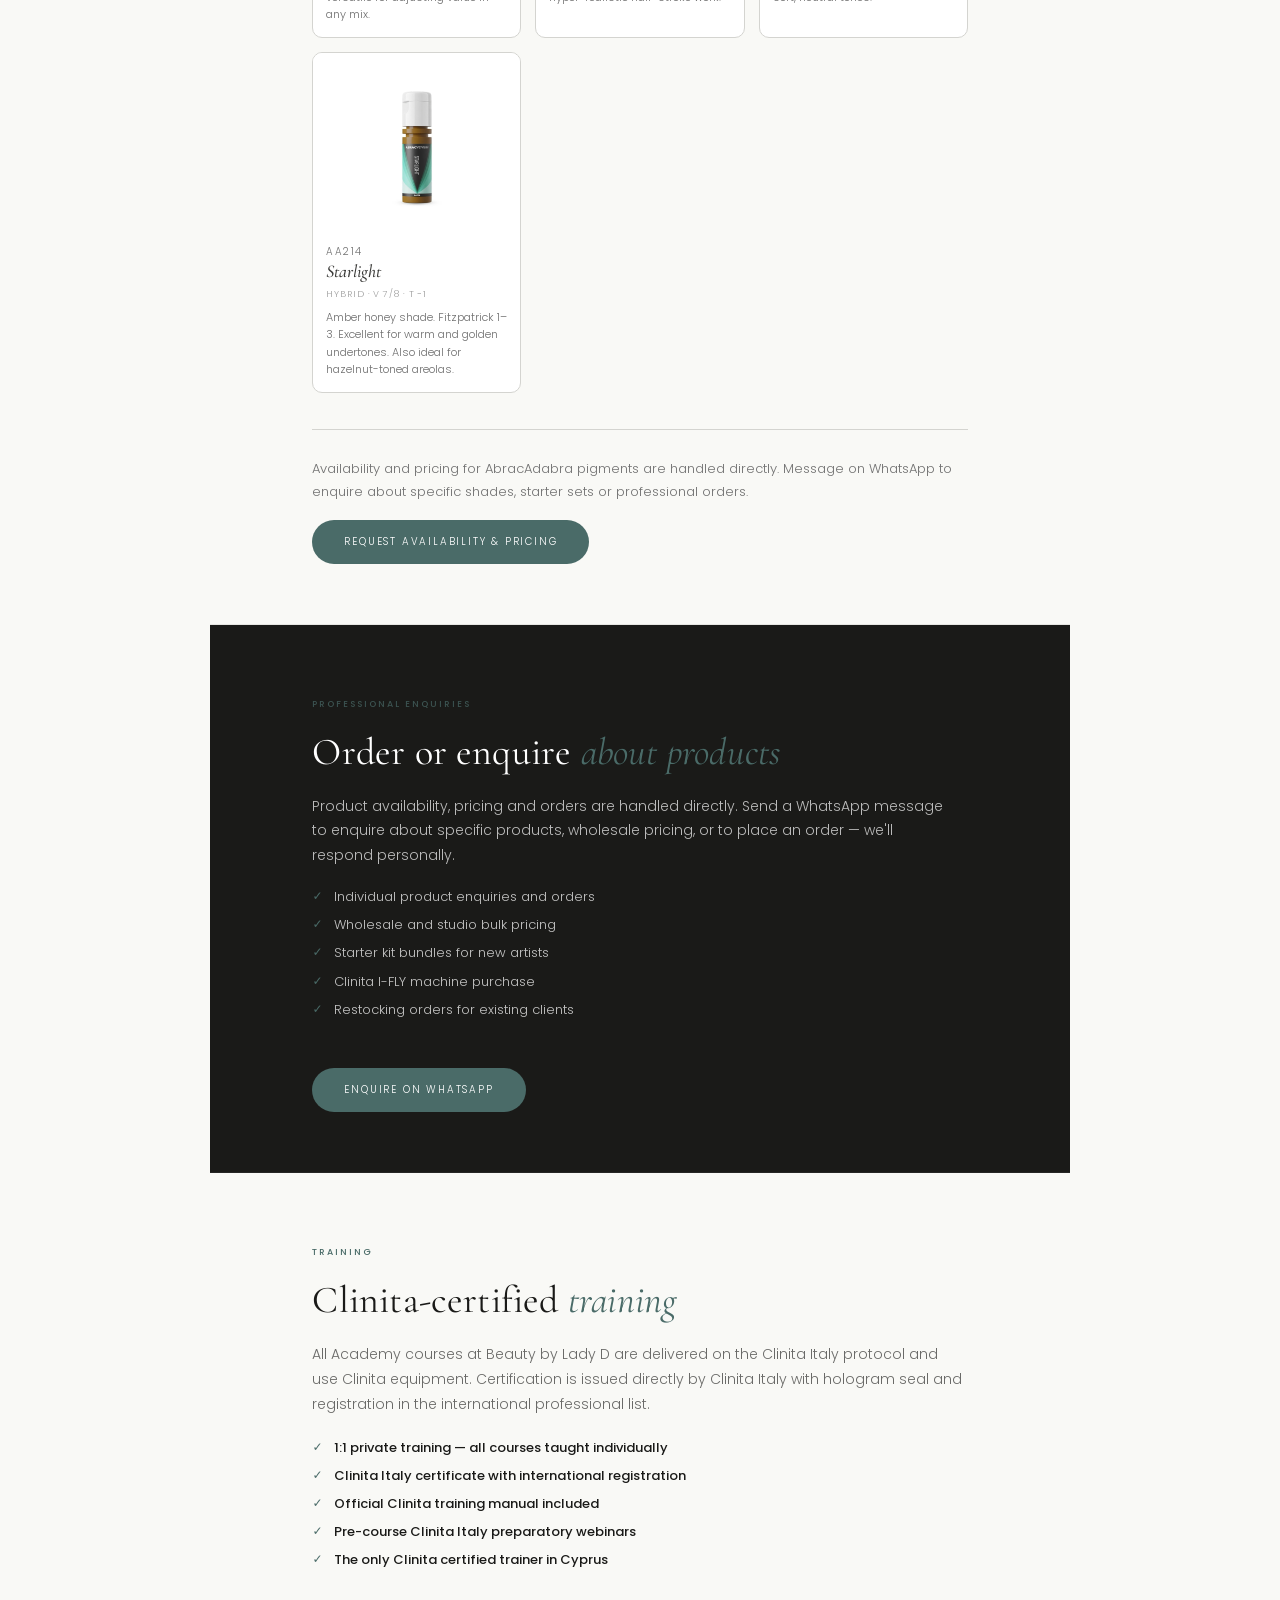
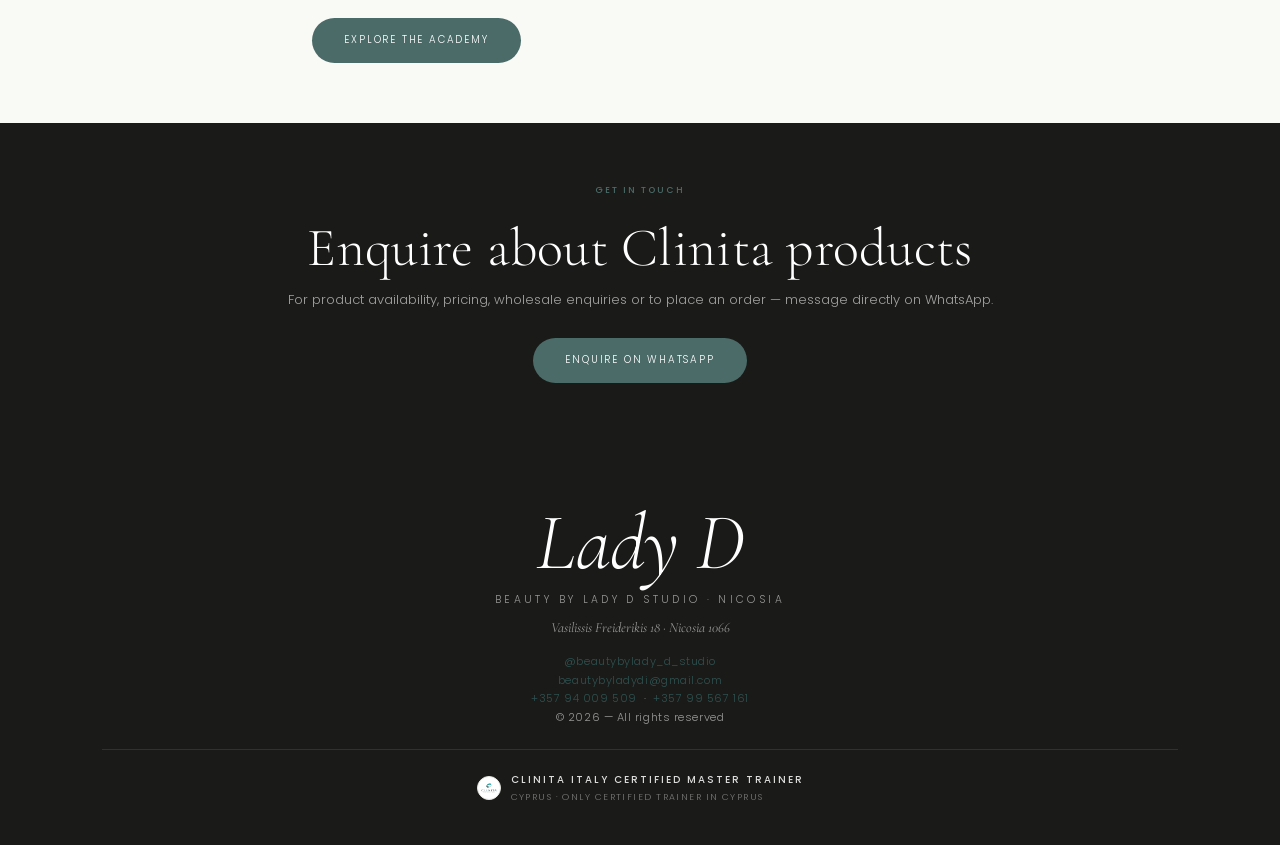
==== commit df0cdef0: "Rewrite quick-view modal for reliable image display on mobile - CSS class toggle (.open) instead of " ====
--- a/clinita.html
+++ b/clinita.html
@@ -262,29 +262,30 @@
     .aa-swatch-fallback { height: 140px; }
   }
   /* Quick-view modal */
-  .aa-qv { position: fixed; inset: 0; z-index: 1000; display: flex; align-items: flex-end; justify-content: center; }
-  .aa-qv-backdrop { position: absolute; inset: 0; background: rgba(26,26,24,.55); backdrop-filter: blur(3px); -webkit-backdrop-filter: blur(3px); }
+  .aa-qv { display: none; position: fixed; inset: 0; z-index: 1000; align-items: flex-end; justify-content: center; }
+  .aa-qv.open { display: flex; }
+  .aa-qv-backdrop { position: absolute; inset: 0; background: rgba(26,26,24,.55); }
   .aa-qv-panel {
     position: relative; z-index: 1; background: var(--white, #fff);
     border-radius: 16px 16px 0 0; width: 100%; max-width: 480px;
-    padding-bottom: env(safe-area-inset-bottom, 0px); overflow: hidden;
+    max-height: 82vh; display: flex; flex-direction: column;
     animation: aaQvUp .22s ease;
   }
   @keyframes aaQvUp { from { transform: translateY(100%); } to { transform: translateY(0); } }
+  .aa-qv-top { display: flex; justify-content: flex-end; padding: 10px 10px 0; flex-shrink: 0; }
   .aa-qv-close {
-    position: absolute; top: 12px; right: 14px; z-index: 2;
-    background: rgba(255,255,255,.9); border: none; width: 32px; height: 32px;
+    background: var(--line, #e8e4de); border: none; width: 30px; height: 30px;
     border-radius: 50%; display: flex; align-items: center; justify-content: center;
-    cursor: pointer; color: var(--ink, #1A1A18); box-shadow: 0 1px 6px rgba(0,0,0,.14);
-  }
+    cursor: pointer; color: var(--ink, #1A1A18);
+  }
+  .aa-qv-scroll { overflow-y: auto; -webkit-overflow-scrolling: touch; flex: 1; min-height: 0; }
   .aa-qv-img {
-    display: block; width: 100%; height: 260px;
-    object-fit: contain; object-position: center bottom;
-    background: #fff; padding: 24px 48px 12px;
-  }
-  .aa-qv-body { padding: 16px 22px 28px; border-top: 1px solid var(--line); }
+    display: block; width: calc(100% - 64px); margin: 0 auto;
+    height: 200px; object-fit: contain; object-position: center;
+  }
+  .aa-qv-body { padding: 14px 22px 32px; border-top: 1px solid var(--line); }
   .aa-qv-code { font-size: 10px; letter-spacing: .14em; text-transform: uppercase; color: var(--rose, #4A6B68); font-family: 'Poppins', sans-serif; margin-bottom: 4px; }
-  .aa-qv-name { font-family: 'Cormorant Garamond', serif; font-size: 28px; font-style: italic; color: var(--ink, #1A1A18); line-height: 1.1; margin-bottom: 6px; }
+  .aa-qv-name { font-family: 'Cormorant Garamond', serif; font-size: 26px; font-style: italic; color: var(--ink, #1A1A18); line-height: 1.1; margin-bottom: 6px; }
   .aa-qv-meta { font-size: 9px; letter-spacing: .1em; text-transform: uppercase; opacity: .65; font-family: 'Poppins', sans-serif; color: var(--taupe-deep); margin-bottom: 12px; }
   .aa-qv-desc { font-size: 12px; line-height: 1.75; color: var(--taupe-deep); font-family: 'Poppins', sans-serif; }
 </style>
@@ -698,16 +699,20 @@
 
 </div>
 <script src="js/main.js"></script>
-<div id="aa-qv" hidden role="dialog" aria-modal="true" aria-label="Pigment detail" class="aa-qv">
+<div id="aa-qv" class="aa-qv" role="dialog" aria-modal="true" aria-label="Pigment detail">
   <div class="aa-qv-backdrop" onclick="aaQvClose()"></div>
   <div class="aa-qv-panel">
-    <button class="aa-qv-close" onclick="aaQvClose()" aria-label="Close"><svg width="14" height="14" viewBox="0 0 14 14" fill="none" aria-hidden="true"><path d="M1 1L13 13M13 1L1 13" stroke="currentColor" stroke-width="1.6" stroke-linecap="round"/></svg></button>
-    <img class="aa-qv-img" id="aa-qv-img" src="" alt="">
-    <div class="aa-qv-body">
-      <div class="aa-qv-code" id="aa-qv-code"></div>
-      <div class="aa-qv-name" id="aa-qv-name"></div>
-      <div class="aa-qv-meta" id="aa-qv-meta"></div>
-      <div class="aa-qv-desc" id="aa-qv-desc"></div>
+    <div class="aa-qv-top">
+      <button class="aa-qv-close" onclick="aaQvClose()" aria-label="Close"><svg width="12" height="12" viewBox="0 0 12 12" fill="none" aria-hidden="true"><path d="M1 1L11 11M11 1L1 11" stroke="currentColor" stroke-width="1.6" stroke-linecap="round"/></svg></button>
+    </div>
+    <div class="aa-qv-scroll">
+      <img class="aa-qv-img" id="aa-qv-img" alt="">
+      <div class="aa-qv-body">
+        <div class="aa-qv-code" id="aa-qv-code"></div>
+        <div class="aa-qv-name" id="aa-qv-name"></div>
+        <div class="aa-qv-meta" id="aa-qv-meta"></div>
+        <div class="aa-qv-desc" id="aa-qv-desc"></div>
+      </div>
     </div>
   </div>
 </div>
@@ -721,27 +726,28 @@
   document.getElementById('aa-' + cat).classList.add('active');
 }
 function aaQuickView(card) {
-  var img = card.querySelector('.aa-bottle-img');
-  document.getElementById('aa-qv-img').src = img ? img.src : '';
-  document.getElementById('aa-qv-img').alt = img ? img.alt : '';
-  var get = function(sel) { var el = card.querySelector(sel); return el ? el.textContent : ''; };
+  var imgEl = card.querySelector('.aa-bottle-img');
+  var qvImg = document.getElementById('aa-qv-img');
+  qvImg.removeAttribute('src');
+  if (imgEl) { qvImg.src = imgEl.src; qvImg.alt = imgEl.alt || ''; }
+  var get = function(sel) { var el = card.querySelector(sel); return el ? el.textContent.trim() : ''; };
   document.getElementById('aa-qv-code').textContent = get('.aa-shade-code');
   document.getElementById('aa-qv-name').textContent = get('.aa-shade-name');
   document.getElementById('aa-qv-meta').textContent = get('.aa-shade-meta');
   document.getElementById('aa-qv-desc').textContent = get('.aa-shade-desc');
-  document.getElementById('aa-qv').hidden = false;
+  document.querySelector('.aa-qv-scroll').scrollTop = 0;
+  document.getElementById('aa-qv').classList.add('open');
   document.body.style.overflow = 'hidden';
 }
 function aaQvClose() {
-  document.getElementById('aa-qv').hidden = true;
+  document.getElementById('aa-qv').classList.remove('open');
   document.body.style.overflow = '';
 }
 document.addEventListener('keydown', function(e){ if (e.key === 'Escape') aaQvClose(); });
-document.querySelectorAll('.aa-panel').forEach(function(panel) {
-  panel.addEventListener('click', function(e) {
-    var card = e.target.closest('.aa-shade');
-    if (card) aaQuickView(card);
-  });
+document.addEventListener('click', function(e) {
+  if (!e.target.closest) return;
+  var card = e.target.closest('.aa-shade');
+  if (card) aaQuickView(card);
 });
 </script>
 </body>
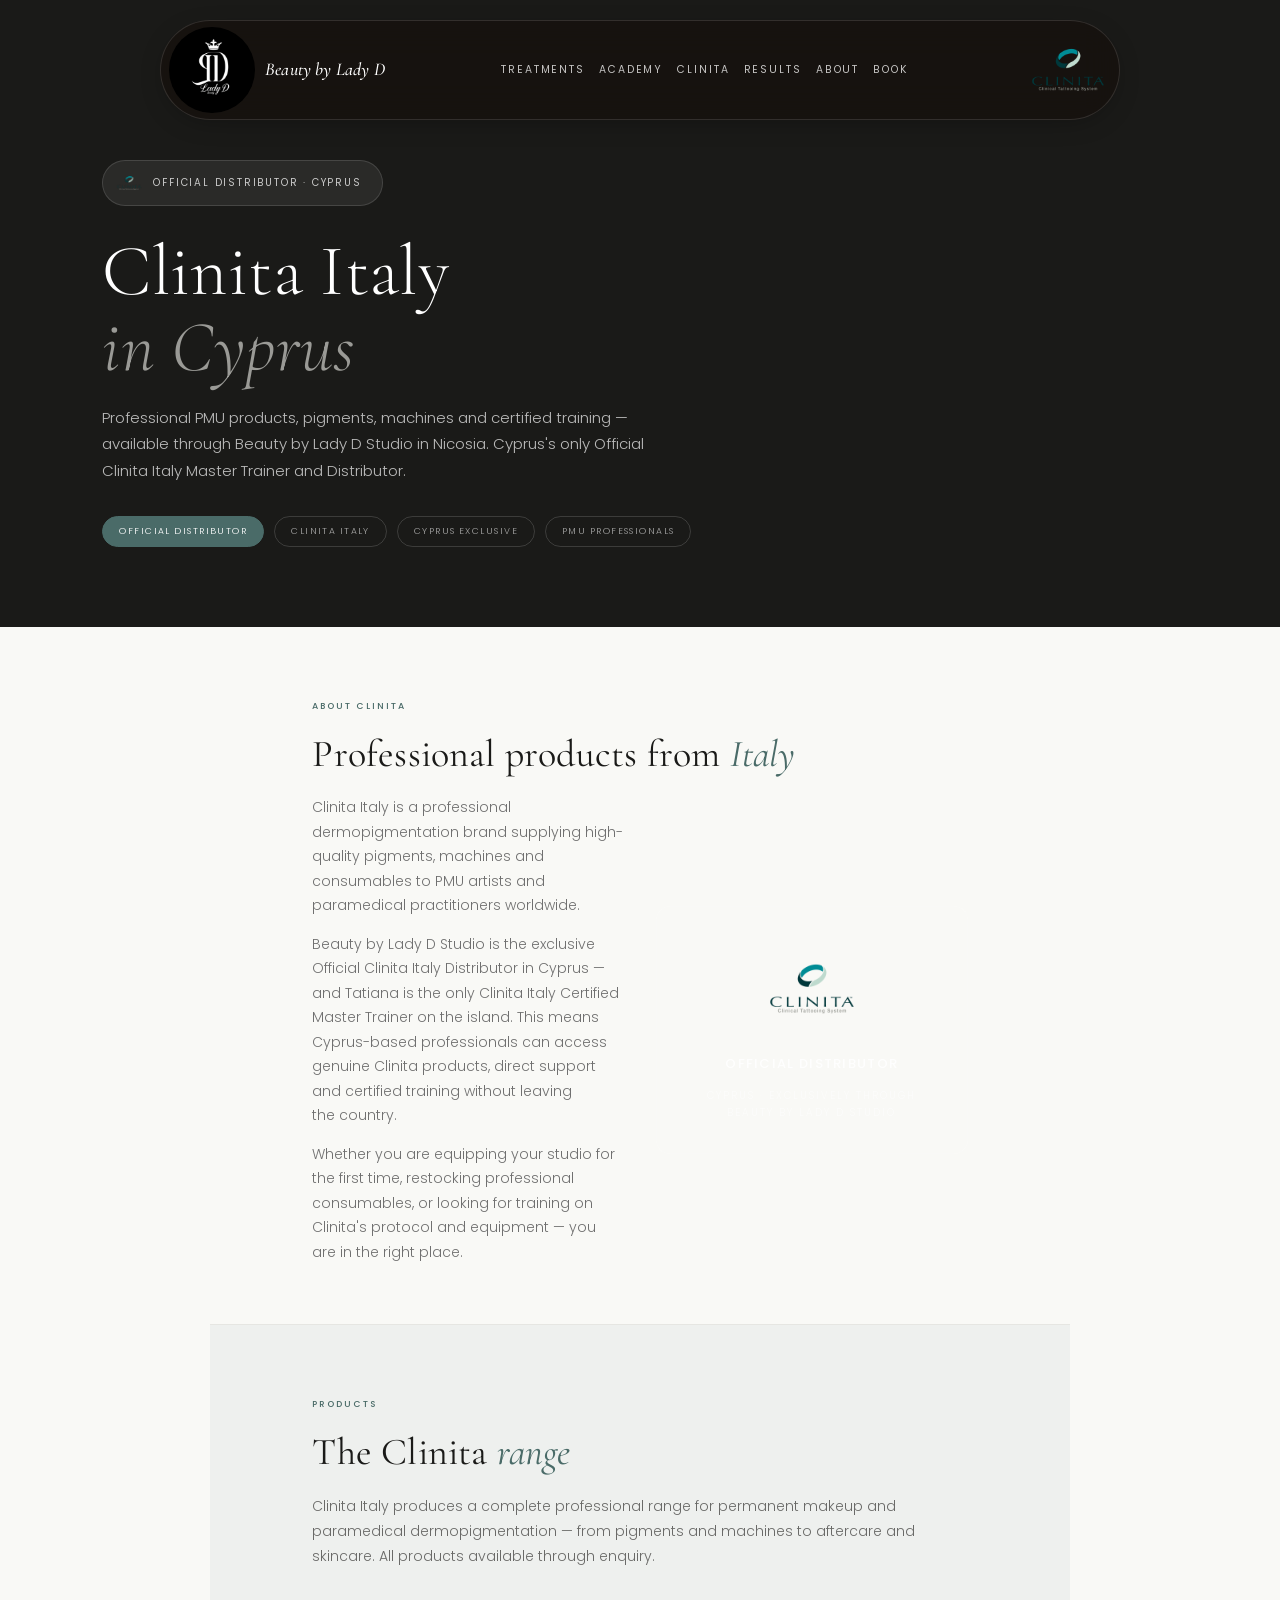
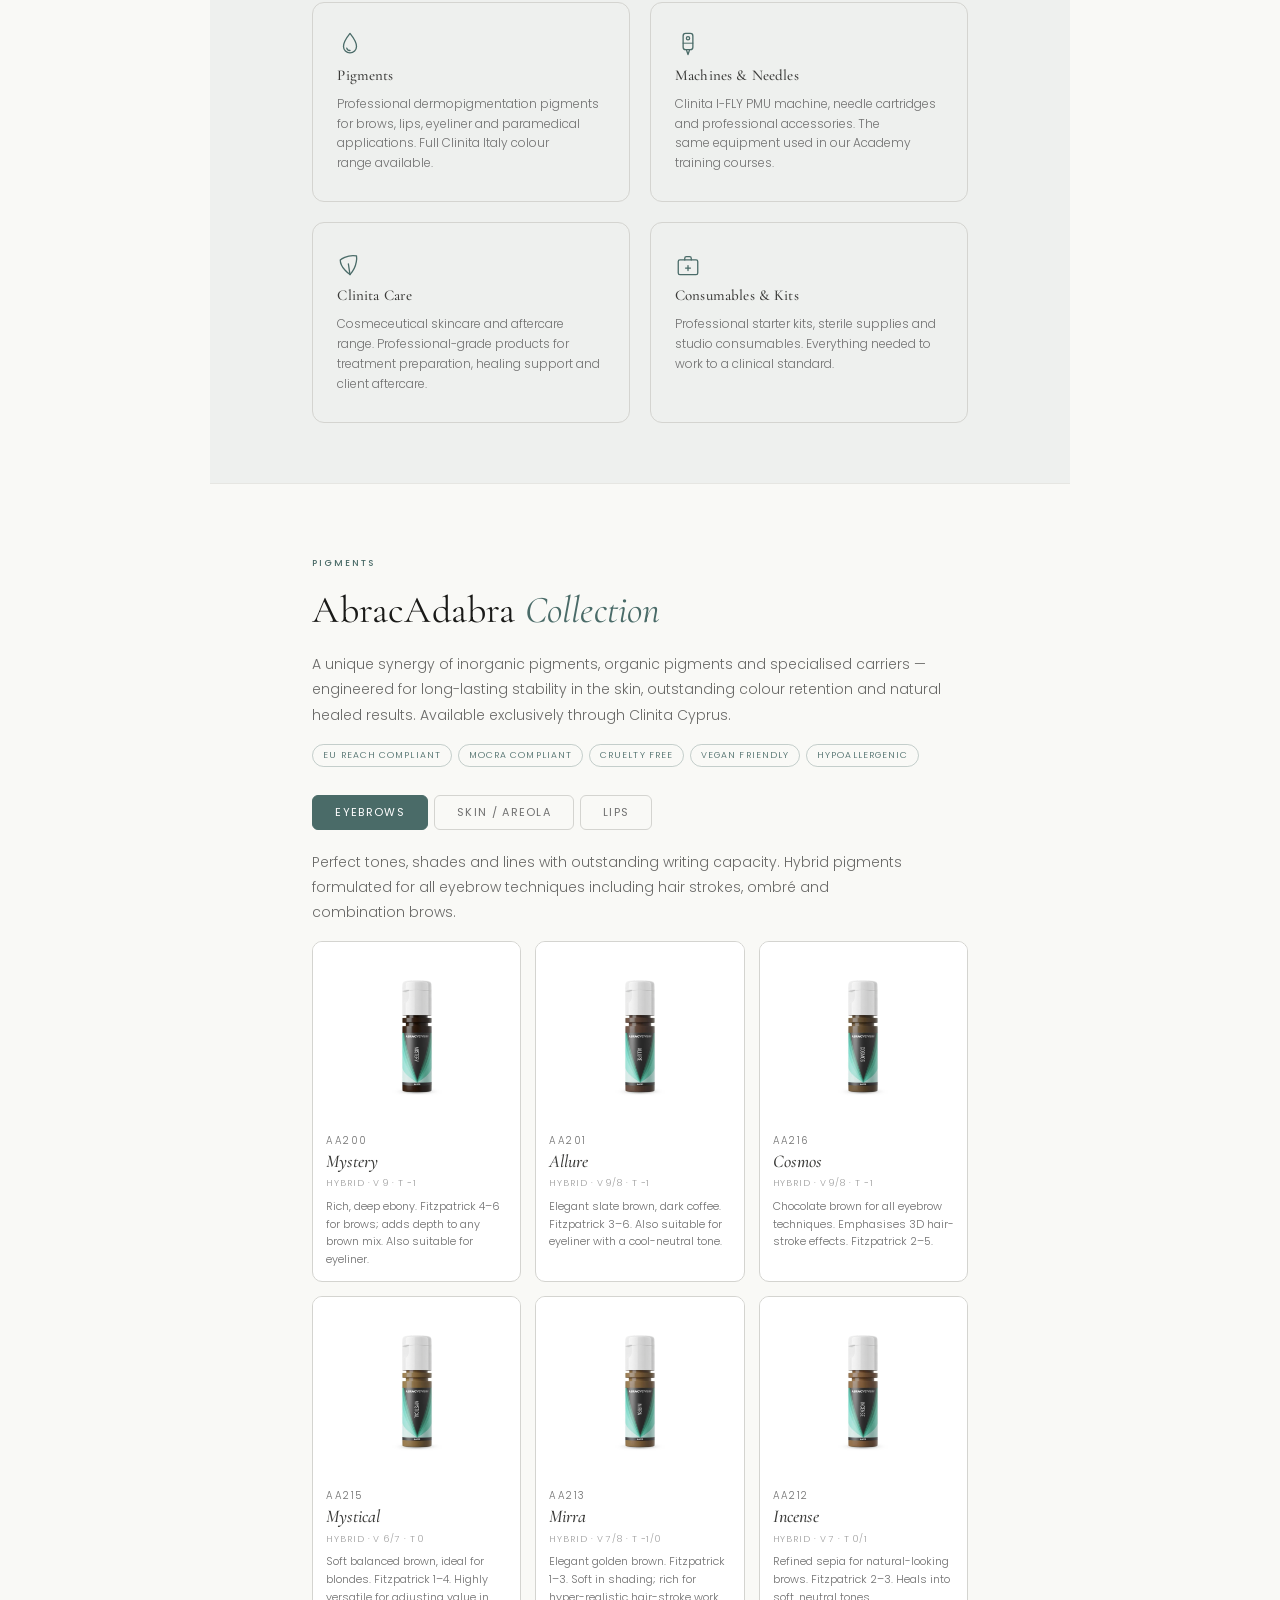
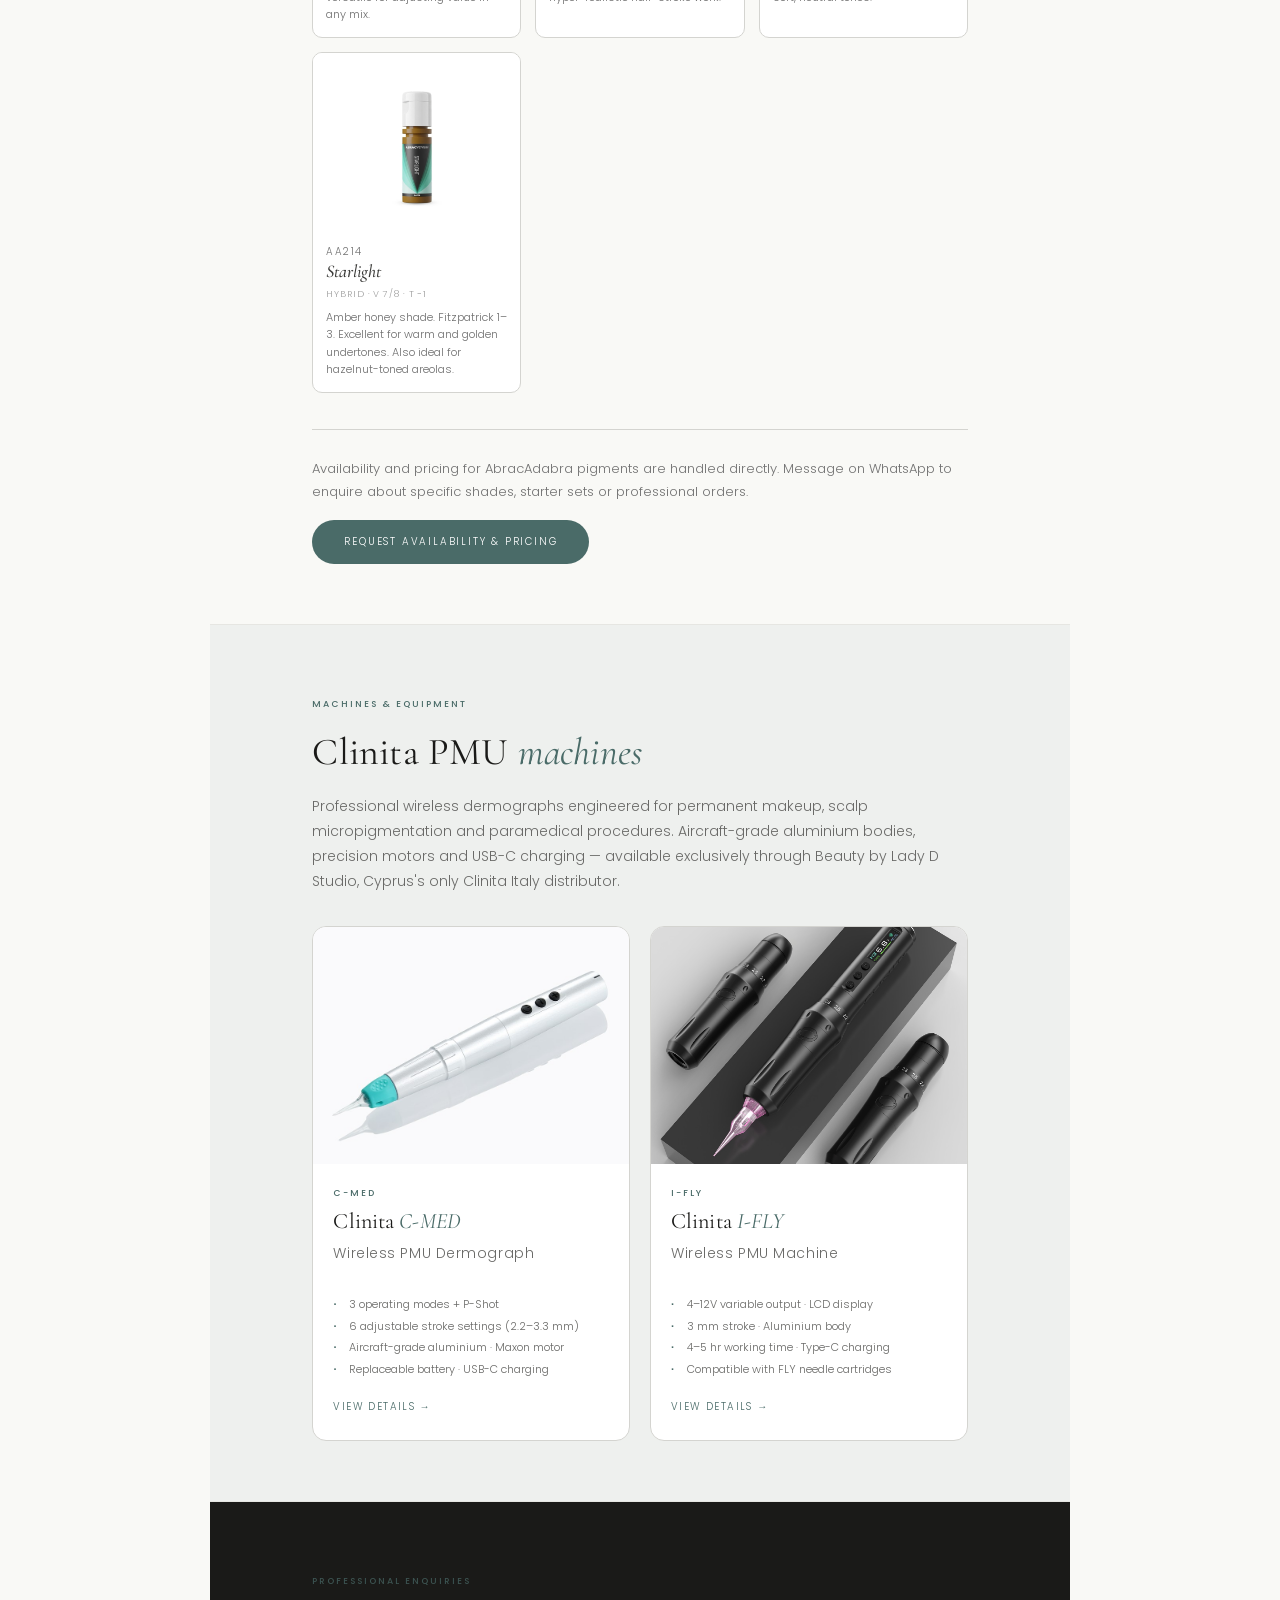
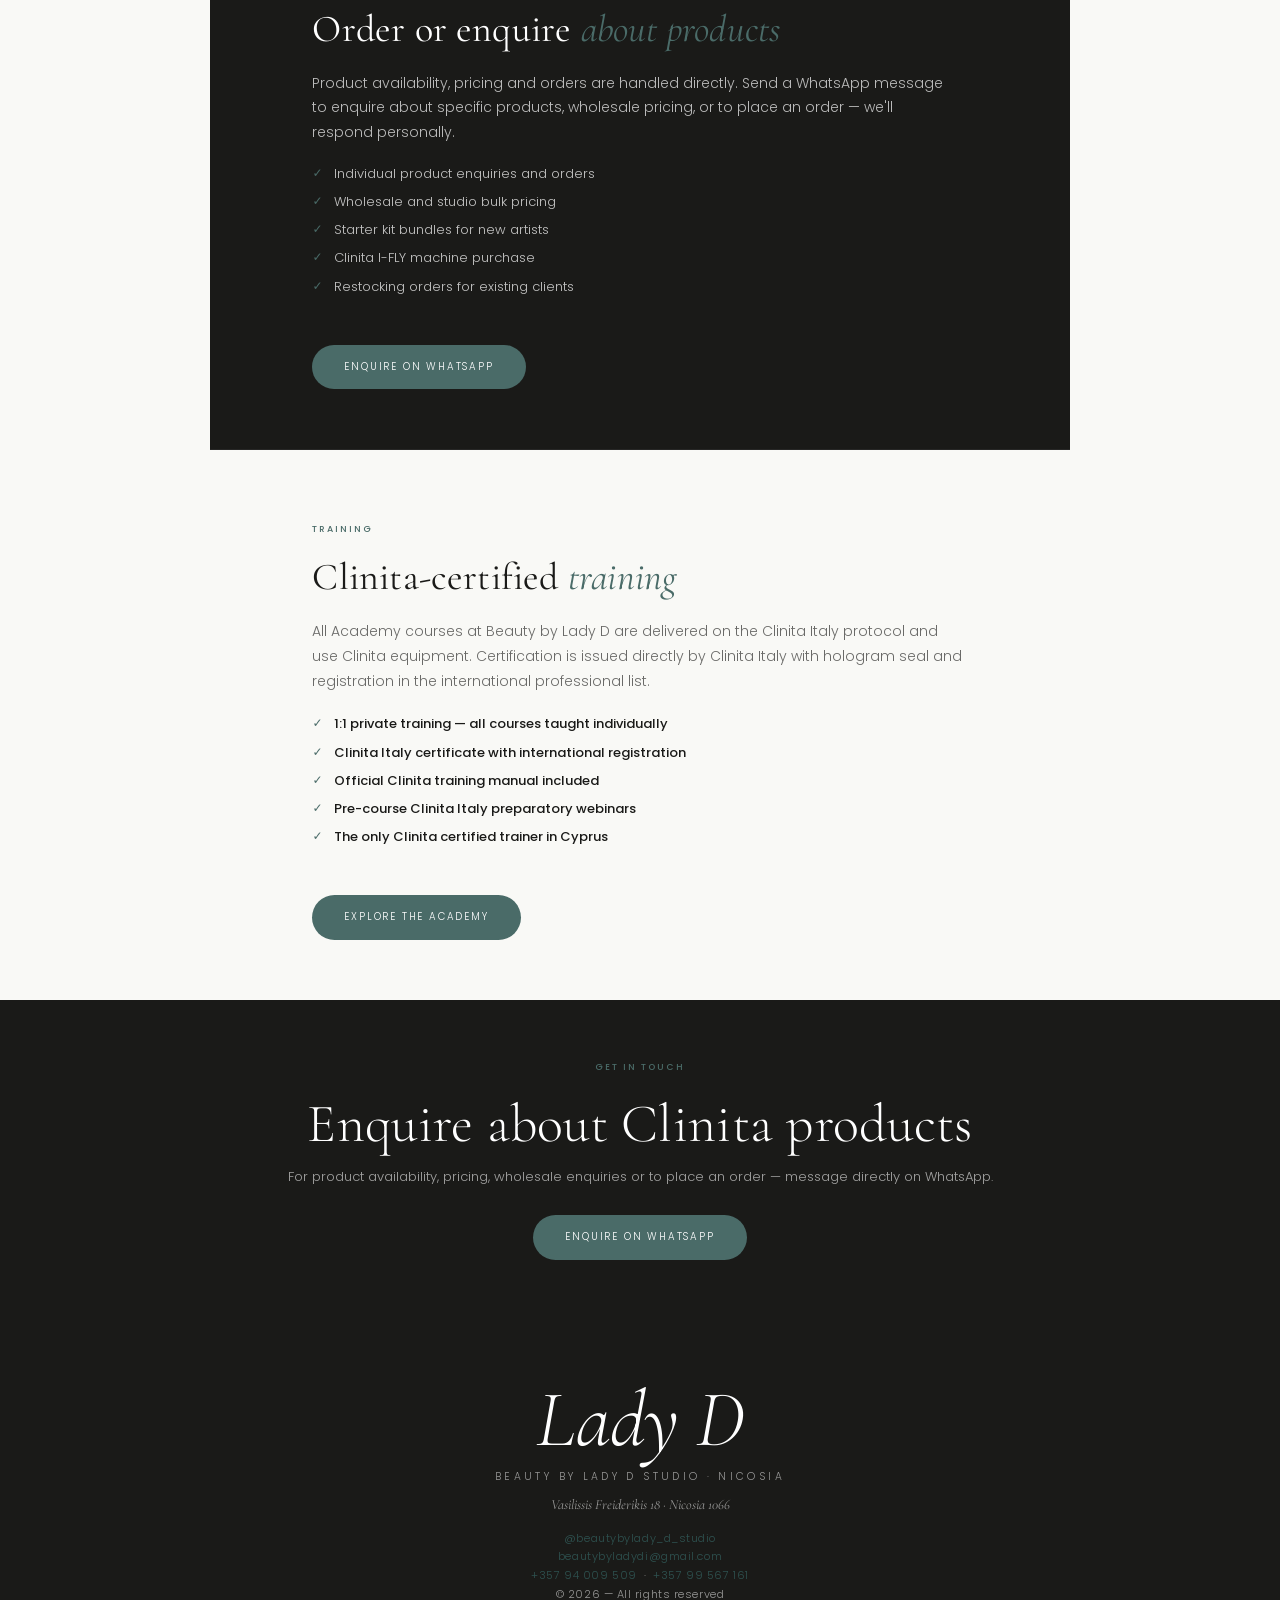
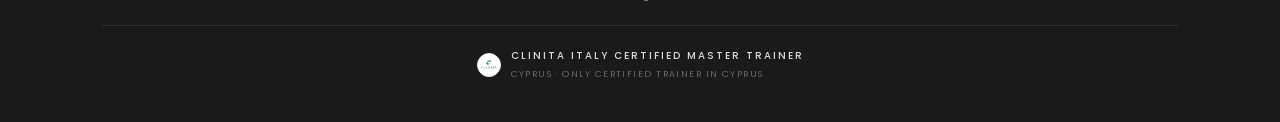
==== commit 659e7824: "Add Clinita C-MED and I-FLY machine product pages - Added Machines & Equipment section to clinita.ht" ====
--- a/clinita.html
+++ b/clinita.html
@@ -288,6 +288,48 @@
   .aa-qv-name { font-family: 'Cormorant Garamond', serif; font-size: 26px; font-style: italic; color: var(--ink, #1A1A18); line-height: 1.1; margin-bottom: 6px; }
   .aa-qv-meta { font-size: 9px; letter-spacing: .1em; text-transform: uppercase; opacity: .65; font-family: 'Poppins', sans-serif; color: var(--taupe-deep); margin-bottom: 12px; }
   .aa-qv-desc { font-size: 12px; line-height: 1.75; color: var(--taupe-deep); font-family: 'Poppins', sans-serif; }
+
+  /* Machines & Equipment section */
+  .mach-grid {
+    display: grid;
+    grid-template-columns: 1fr 1fr;
+    gap: 20px;
+    margin-top: 32px;
+  }
+  @media (max-width: 640px) {
+    .mach-grid { grid-template-columns: 1fr; }
+  }
+  .mach-card {
+    display: flex;
+    flex-direction: column;
+    background: var(--white, #fff);
+    border: 1px solid var(--line);
+    border-radius: 14px;
+    overflow: hidden;
+    text-decoration: none;
+    color: inherit;
+    transition: box-shadow .2s, transform .2s;
+  }
+  .mach-card:hover { box-shadow: 0 8px 28px rgba(74,107,104,.15); transform: translateY(-2px); }
+  .mach-img-wrap {
+    background: #f5f5f3;
+    aspect-ratio: 4/3;
+    display: flex;
+    align-items: center;
+    justify-content: center;
+    overflow: hidden;
+  }
+  .mach-img-wrap.dark { background: #1e1e1e; }
+  .mach-img { width: 100%; height: 100%; object-fit: cover; object-position: center; display: block; }
+  .mach-body { padding: 22px 20px 24px; display: flex; flex-direction: column; gap: 8px; flex: 1; }
+  .mach-label { font-family: 'Poppins', sans-serif; font-size: 9px; letter-spacing: .22em; text-transform: uppercase; color: var(--rose, #4A6B68); font-weight: 500; }
+  .mach-name { font-family: 'Cormorant Garamond', serif; font-size: 22px; font-weight: 400; color: var(--brown-deep, #1A1A18); line-height: 1.1; margin: 0; }
+  .mach-name em { font-style: italic; color: var(--rose, #4A6B68); }
+  .mach-sub { font-family: 'Poppins', sans-serif; font-size: 11px; color: var(--taupe-deep, #707070); letter-spacing: .04em; margin: 0; }
+  .mach-specs { list-style: none; padding: 0; margin: 6px 0 0; display: flex; flex-direction: column; gap: 5px; }
+  .mach-specs li { font-family: 'Poppins', sans-serif; font-size: 11px; color: var(--brown-soft, #6A6A68); line-height: 1.5; padding-left: 16px; position: relative; }
+  .mach-specs li::before { content: '·'; position: absolute; left: 0; color: var(--rose, #4A6B68); font-weight: 700; }
+  .mach-link { font-family: 'Poppins', sans-serif; font-size: 10px; letter-spacing: .14em; text-transform: uppercase; color: var(--rose, #4A6B68); margin-top: auto; padding-top: 14px; display: inline-block; }
 </style>
 </head>
 <body>
@@ -635,6 +677,49 @@
         <div class="aa-enquire">
           <p>Availability and pricing for AbracAdabra pigments are handled directly. Message on WhatsApp to enquire about specific shades, starter sets or professional orders.</p>
           <a class="cp-cta-btn" href="https://wa.me/35794009509?text=Hi%2C%20I%27d%20like%20to%20enquire%20about%20AbracAdabra%20pigments." target="_blank" rel="noopener">Request availability &amp; pricing</a>
+        </div>
+      </section>
+
+      <!-- Machines & Equipment -->
+      <section class="cp-section tinted fade-up">
+        <div class="cp-section-label">Machines &amp; Equipment</div>
+        <h2>Clinita PMU <em>machines</em></h2>
+        <p>Professional wireless dermographs engineered for permanent makeup, scalp micropigmentation and paramedical procedures. Aircraft-grade aluminium bodies, precision motors and USB-C charging — available exclusively through Beauty by Lady D Studio, Cyprus's only Clinita Italy distributor.</p>
+        <div class="mach-grid">
+          <a class="mach-card" href="cmed.html">
+            <div class="mach-img-wrap">
+              <img src="images/clinita-cmed.jpg" alt="Clinita C-MED wireless PMU dermograph — silver pen with teal needle cartridge" class="mach-img" loading="lazy">
+            </div>
+            <div class="mach-body">
+              <div class="mach-label">C-MED</div>
+              <h3 class="mach-name">Clinita <em>C-MED</em></h3>
+              <p class="mach-sub">Wireless PMU Dermograph</p>
+              <ul class="mach-specs">
+                <li>3 operating modes + P-Shot</li>
+                <li>6 adjustable stroke settings (2.2–3.3 mm)</li>
+                <li>Aircraft-grade aluminium · Maxon motor</li>
+                <li>Replaceable battery · USB-C charging</li>
+              </ul>
+              <span class="mach-link">View details →</span>
+            </div>
+          </a>
+          <a class="mach-card" href="ifly.html">
+            <div class="mach-img-wrap dark">
+              <img src="images/clinita-ifly.jpg" alt="Clinita I-FLY wireless PMU machine — three black pen dermographs on display block" class="mach-img" loading="lazy">
+            </div>
+            <div class="mach-body">
+              <div class="mach-label">I-FLY</div>
+              <h3 class="mach-name">Clinita <em>I-FLY</em></h3>
+              <p class="mach-sub">Wireless PMU Machine</p>
+              <ul class="mach-specs">
+                <li>4–12V variable output · LCD display</li>
+                <li>3 mm stroke · Aluminium body</li>
+                <li>4–5 hr working time · Type-C charging</li>
+                <li>Compatible with FLY needle cartridges</li>
+              </ul>
+              <span class="mach-link">View details →</span>
+            </div>
+          </a>
         </div>
       </section>
 
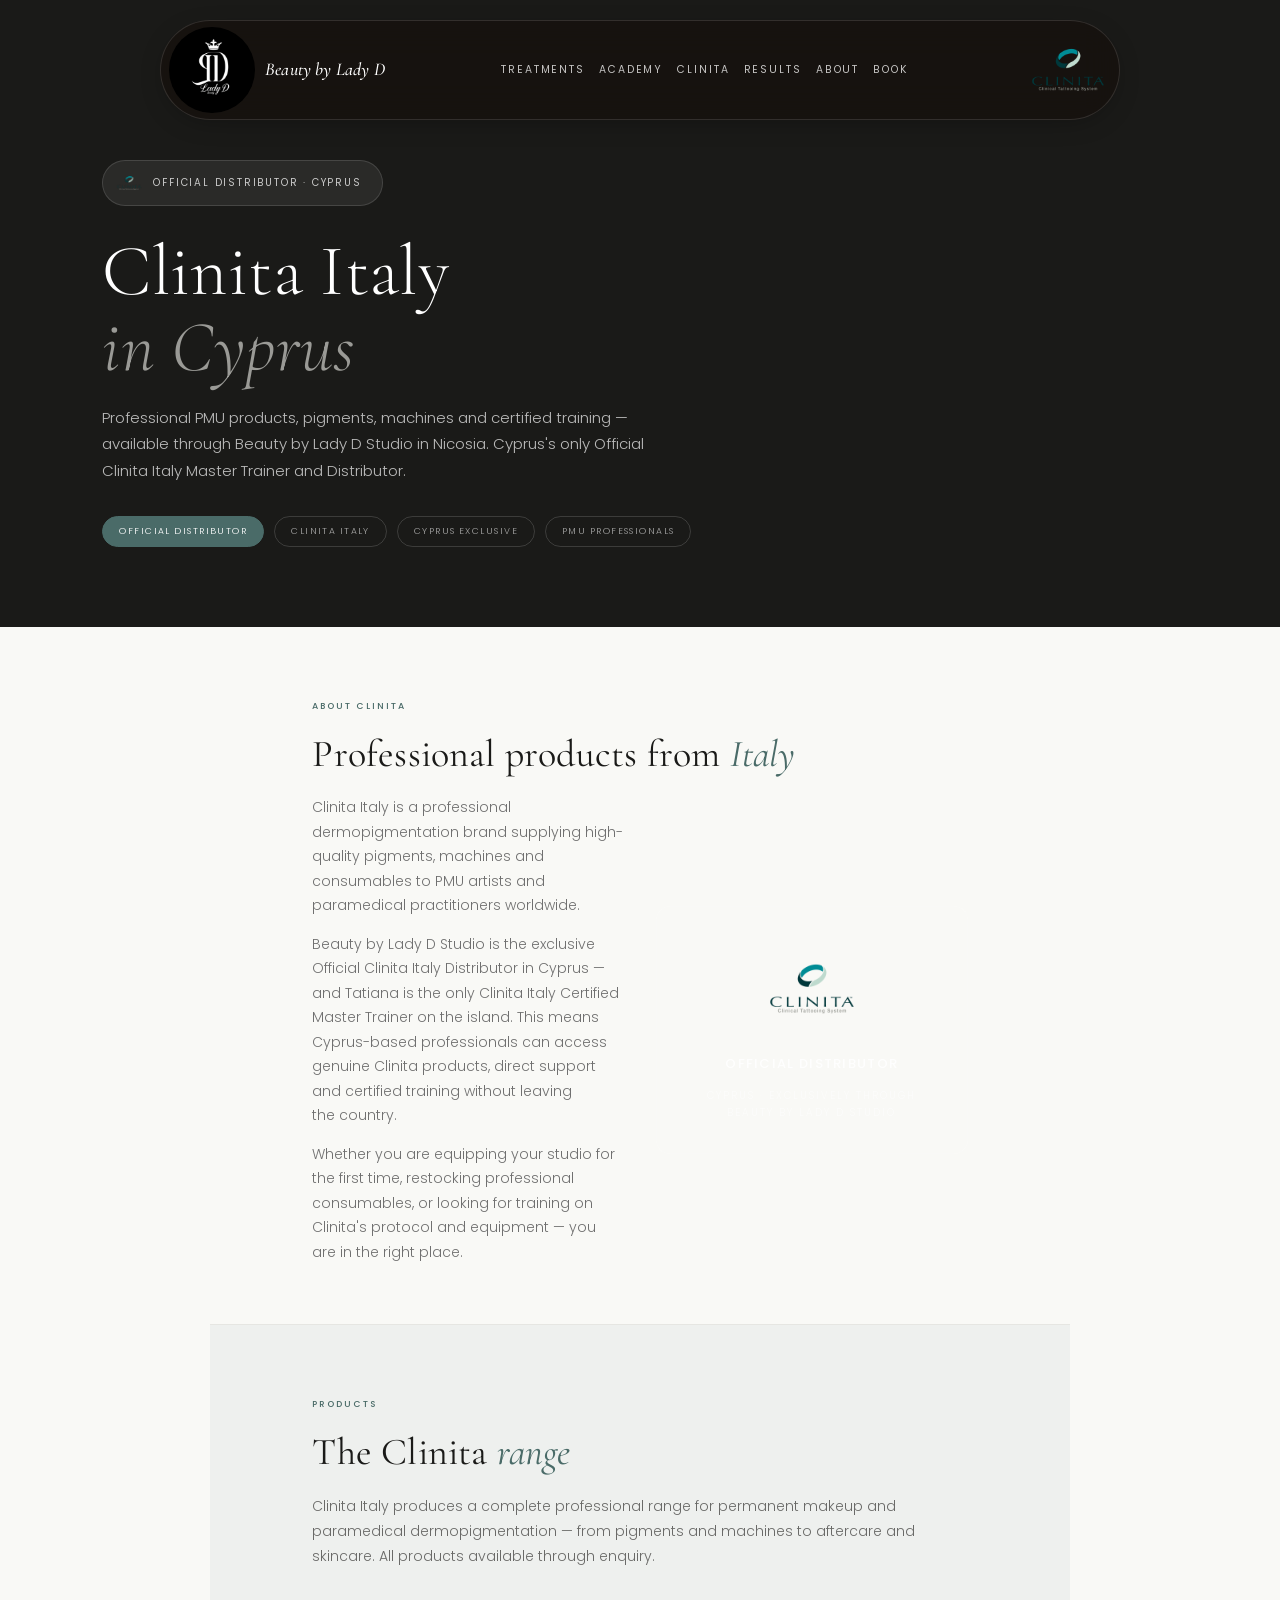
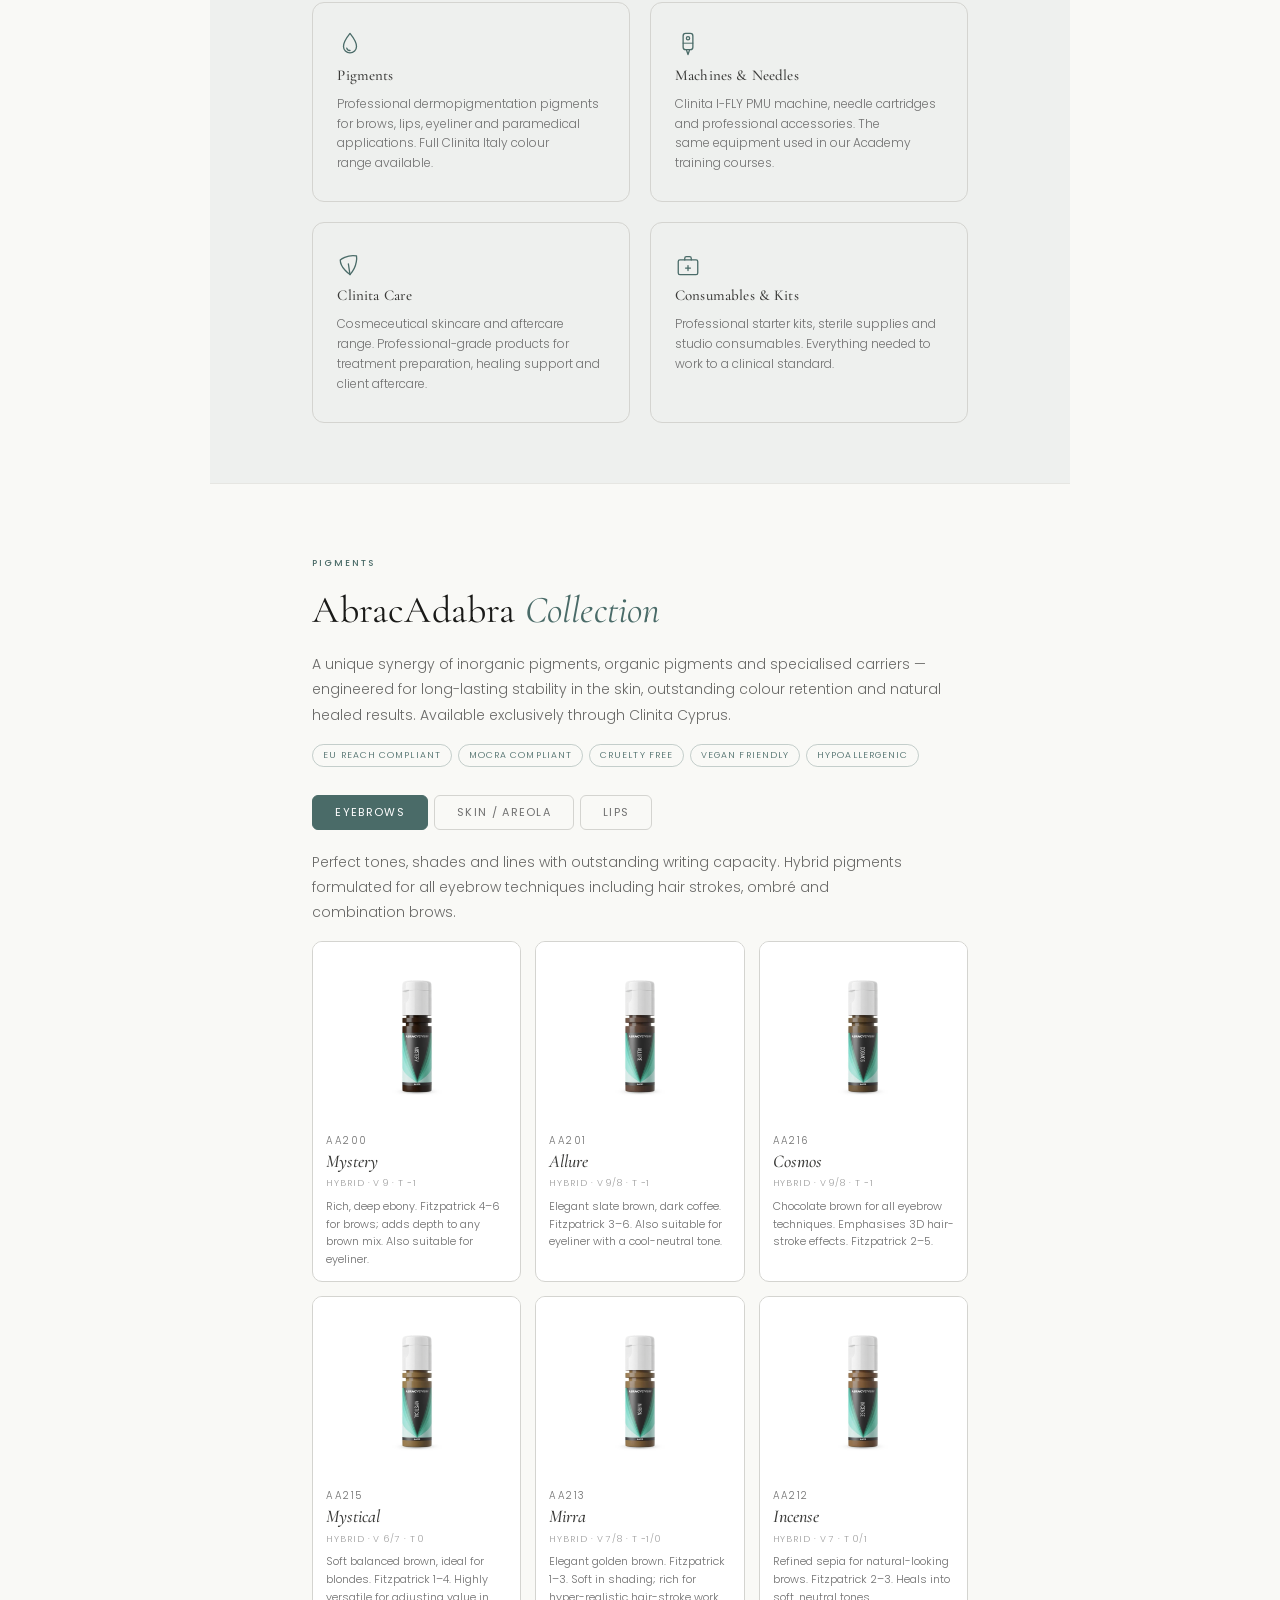
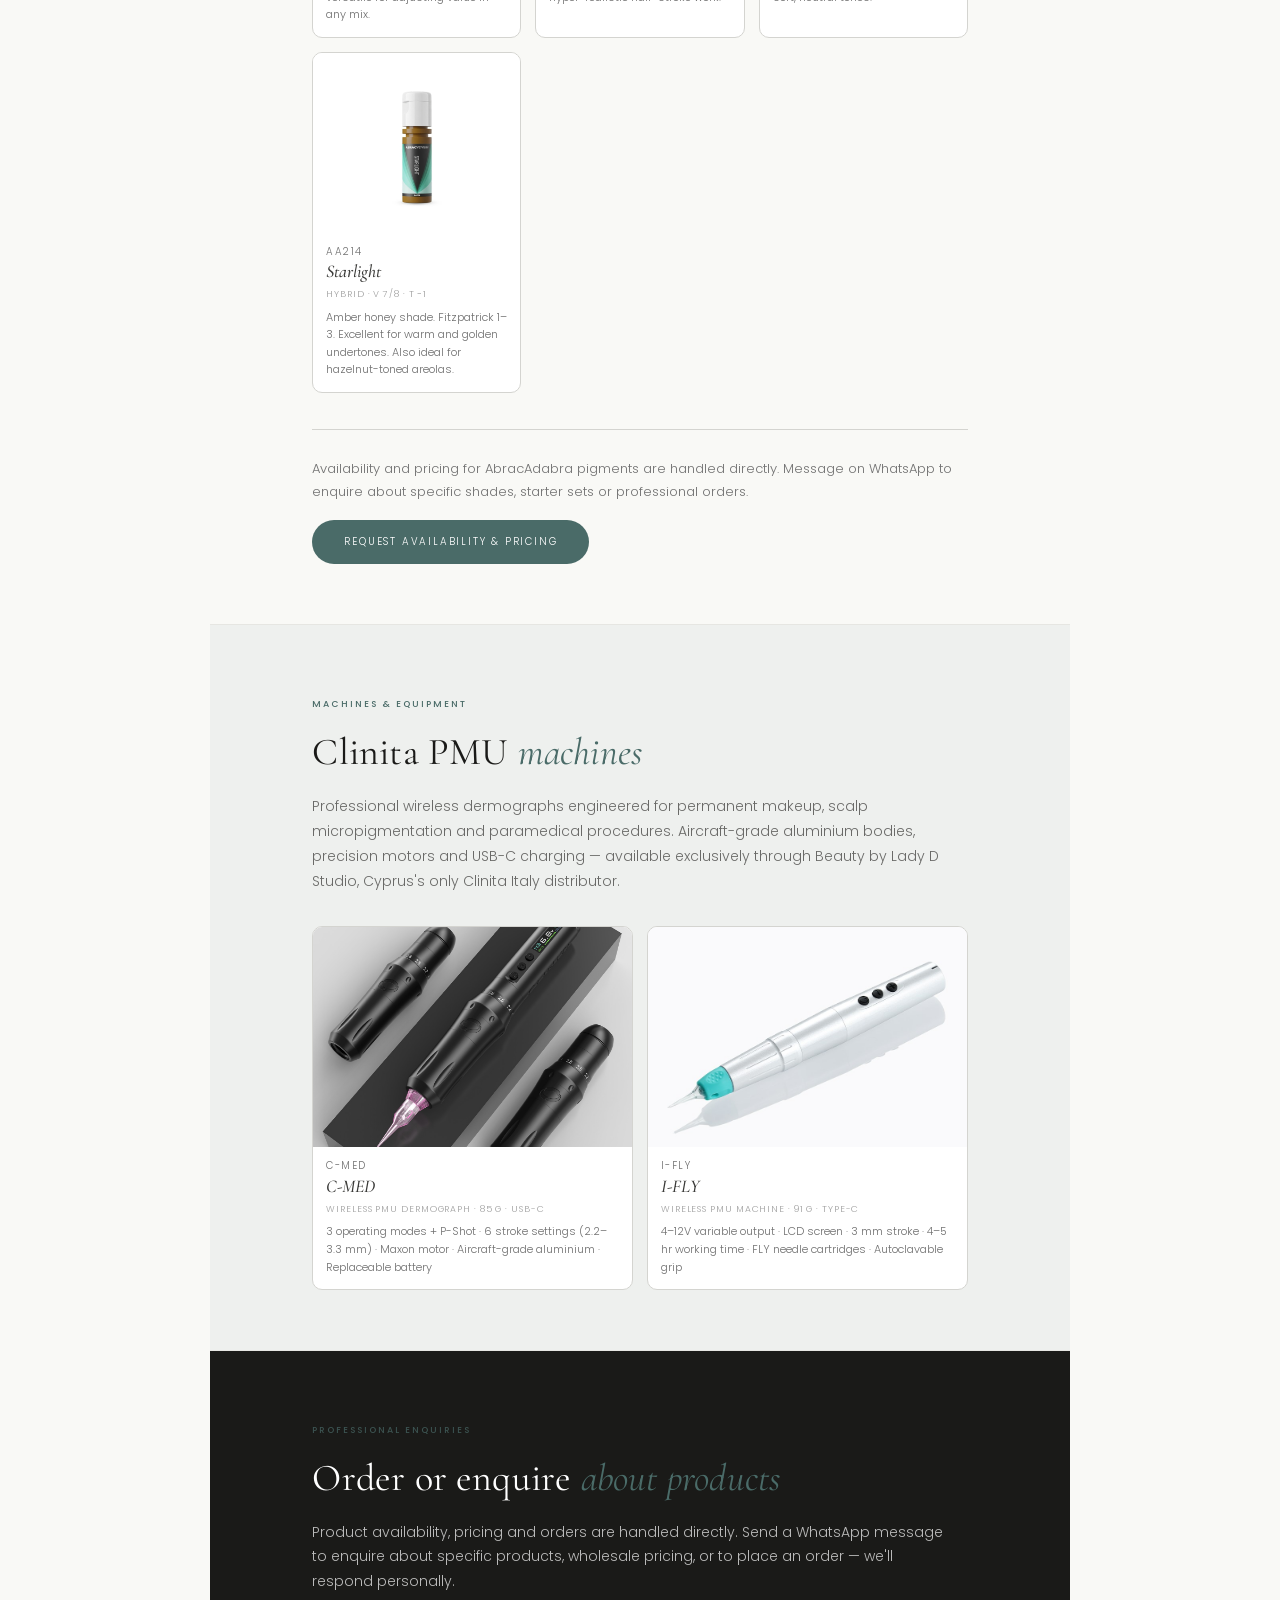
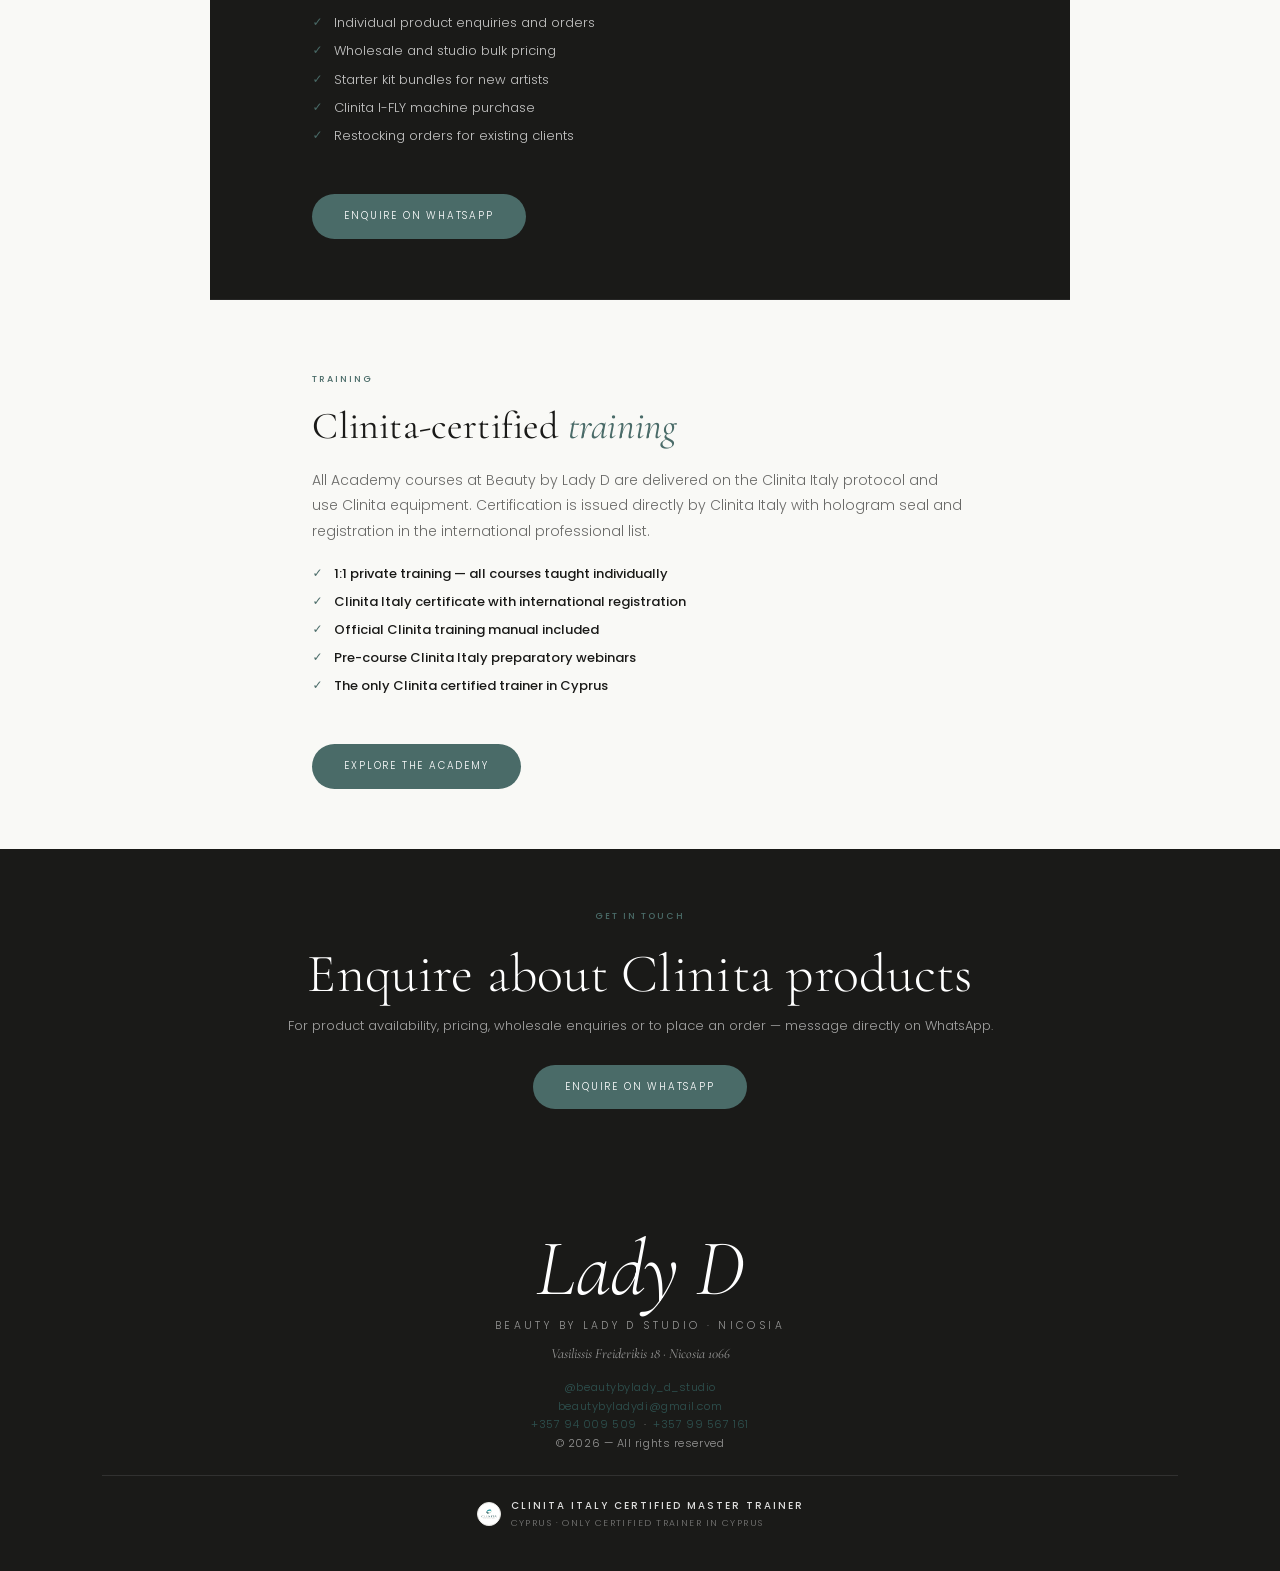
==== commit 9b78c6f7: "Fix machine images, card structure and product page backgrounds - Swap image files: black pen (C-MED" ====
--- a/clinita.html
+++ b/clinita.html
@@ -292,44 +292,30 @@
   /* Machines & Equipment section */
   .mach-grid {
     display: grid;
-    grid-template-columns: 1fr 1fr;
-    gap: 20px;
+    grid-template-columns: repeat(auto-fill, minmax(260px, 1fr));
+    gap: 14px;
     margin-top: 32px;
   }
-  @media (max-width: 640px) {
-    .mach-grid { grid-template-columns: 1fr; }
-  }
   .mach-card {
-    display: flex;
-    flex-direction: column;
+    border: 1px solid var(--line);
+    border-radius: 10px;
+    overflow: hidden;
     background: var(--white, #fff);
-    border: 1px solid var(--line);
-    border-radius: 14px;
-    overflow: hidden;
     text-decoration: none;
     color: inherit;
-    transition: box-shadow .2s, transform .2s;
-  }
-  .mach-card:hover { box-shadow: 0 8px 28px rgba(74,107,104,.15); transform: translateY(-2px); }
-  .mach-img-wrap {
-    background: #f5f5f3;
-    aspect-ratio: 4/3;
-    display: flex;
-    align-items: center;
-    justify-content: center;
-    overflow: hidden;
-  }
-  .mach-img-wrap.dark { background: #1e1e1e; }
-  .mach-img { width: 100%; height: 100%; object-fit: cover; object-position: center; display: block; }
-  .mach-body { padding: 22px 20px 24px; display: flex; flex-direction: column; gap: 8px; flex: 1; }
-  .mach-label { font-family: 'Poppins', sans-serif; font-size: 9px; letter-spacing: .22em; text-transform: uppercase; color: var(--rose, #4A6B68); font-weight: 500; }
-  .mach-name { font-family: 'Cormorant Garamond', serif; font-size: 22px; font-weight: 400; color: var(--brown-deep, #1A1A18); line-height: 1.1; margin: 0; }
-  .mach-name em { font-style: italic; color: var(--rose, #4A6B68); }
-  .mach-sub { font-family: 'Poppins', sans-serif; font-size: 11px; color: var(--taupe-deep, #707070); letter-spacing: .04em; margin: 0; }
-  .mach-specs { list-style: none; padding: 0; margin: 6px 0 0; display: flex; flex-direction: column; gap: 5px; }
-  .mach-specs li { font-family: 'Poppins', sans-serif; font-size: 11px; color: var(--brown-soft, #6A6A68); line-height: 1.5; padding-left: 16px; position: relative; }
-  .mach-specs li::before { content: '·'; position: absolute; left: 0; color: var(--rose, #4A6B68); font-weight: 700; }
-  .mach-link { font-family: 'Poppins', sans-serif; font-size: 10px; letter-spacing: .14em; text-transform: uppercase; color: var(--rose, #4A6B68); margin-top: auto; padding-top: 14px; display: inline-block; }
+    display: block;
+    transition: box-shadow .18s;
+  }
+  .mach-card:hover { box-shadow: 0 4px 18px rgba(74,107,104,.13); }
+  .mach-prod-img {
+    display: block;
+    width: 100%;
+    height: 220px;
+    object-fit: cover;
+    object-position: center;
+  }
+  .mach-prod-img.on-dark { background: #1e1e1e; }
+  .mach-prod-img.on-light { background: #f5f5f3; }
 </style>
 </head>
 <body>
@@ -687,37 +673,21 @@
         <p>Professional wireless dermographs engineered for permanent makeup, scalp micropigmentation and paramedical procedures. Aircraft-grade aluminium bodies, precision motors and USB-C charging — available exclusively through Beauty by Lady D Studio, Cyprus's only Clinita Italy distributor.</p>
         <div class="mach-grid">
           <a class="mach-card" href="cmed.html">
-            <div class="mach-img-wrap">
-              <img src="images/clinita-cmed.jpg" alt="Clinita C-MED wireless PMU dermograph — silver pen with teal needle cartridge" class="mach-img" loading="lazy">
-            </div>
-            <div class="mach-body">
-              <div class="mach-label">C-MED</div>
-              <h3 class="mach-name">Clinita <em>C-MED</em></h3>
-              <p class="mach-sub">Wireless PMU Dermograph</p>
-              <ul class="mach-specs">
-                <li>3 operating modes + P-Shot</li>
-                <li>6 adjustable stroke settings (2.2–3.3 mm)</li>
-                <li>Aircraft-grade aluminium · Maxon motor</li>
-                <li>Replaceable battery · USB-C charging</li>
-              </ul>
-              <span class="mach-link">View details →</span>
+            <img class="mach-prod-img on-dark" src="images/clinita-cmed.jpg" alt="Clinita C-MED wireless PMU dermograph" loading="lazy">
+            <div class="aa-shade-body">
+              <div class="aa-shade-code">C-MED</div>
+              <div class="aa-shade-name">C-MED</div>
+              <div class="aa-shade-meta">Wireless PMU Dermograph · 85 g · USB-C</div>
+              <div class="aa-shade-desc">3 operating modes + P-Shot · 6 stroke settings (2.2–3.3 mm) · Maxon motor · Aircraft-grade aluminium · Replaceable battery</div>
             </div>
           </a>
           <a class="mach-card" href="ifly.html">
-            <div class="mach-img-wrap dark">
-              <img src="images/clinita-ifly.jpg" alt="Clinita I-FLY wireless PMU machine — three black pen dermographs on display block" class="mach-img" loading="lazy">
-            </div>
-            <div class="mach-body">
-              <div class="mach-label">I-FLY</div>
-              <h3 class="mach-name">Clinita <em>I-FLY</em></h3>
-              <p class="mach-sub">Wireless PMU Machine</p>
-              <ul class="mach-specs">
-                <li>4–12V variable output · LCD display</li>
-                <li>3 mm stroke · Aluminium body</li>
-                <li>4–5 hr working time · Type-C charging</li>
-                <li>Compatible with FLY needle cartridges</li>
-              </ul>
-              <span class="mach-link">View details →</span>
+            <img class="mach-prod-img on-light" src="images/clinita-ifly.jpg" alt="Clinita I-FLY wireless PMU machine" loading="lazy">
+            <div class="aa-shade-body">
+              <div class="aa-shade-code">I-FLY</div>
+              <div class="aa-shade-name">I-FLY</div>
+              <div class="aa-shade-meta">Wireless PMU Machine · 91 g · Type-C</div>
+              <div class="aa-shade-desc">4–12V variable output · LCD screen · 3 mm stroke · 4–5 hr working time · FLY needle cartridges · Autoclavable grip</div>
             </div>
           </a>
         </div>
